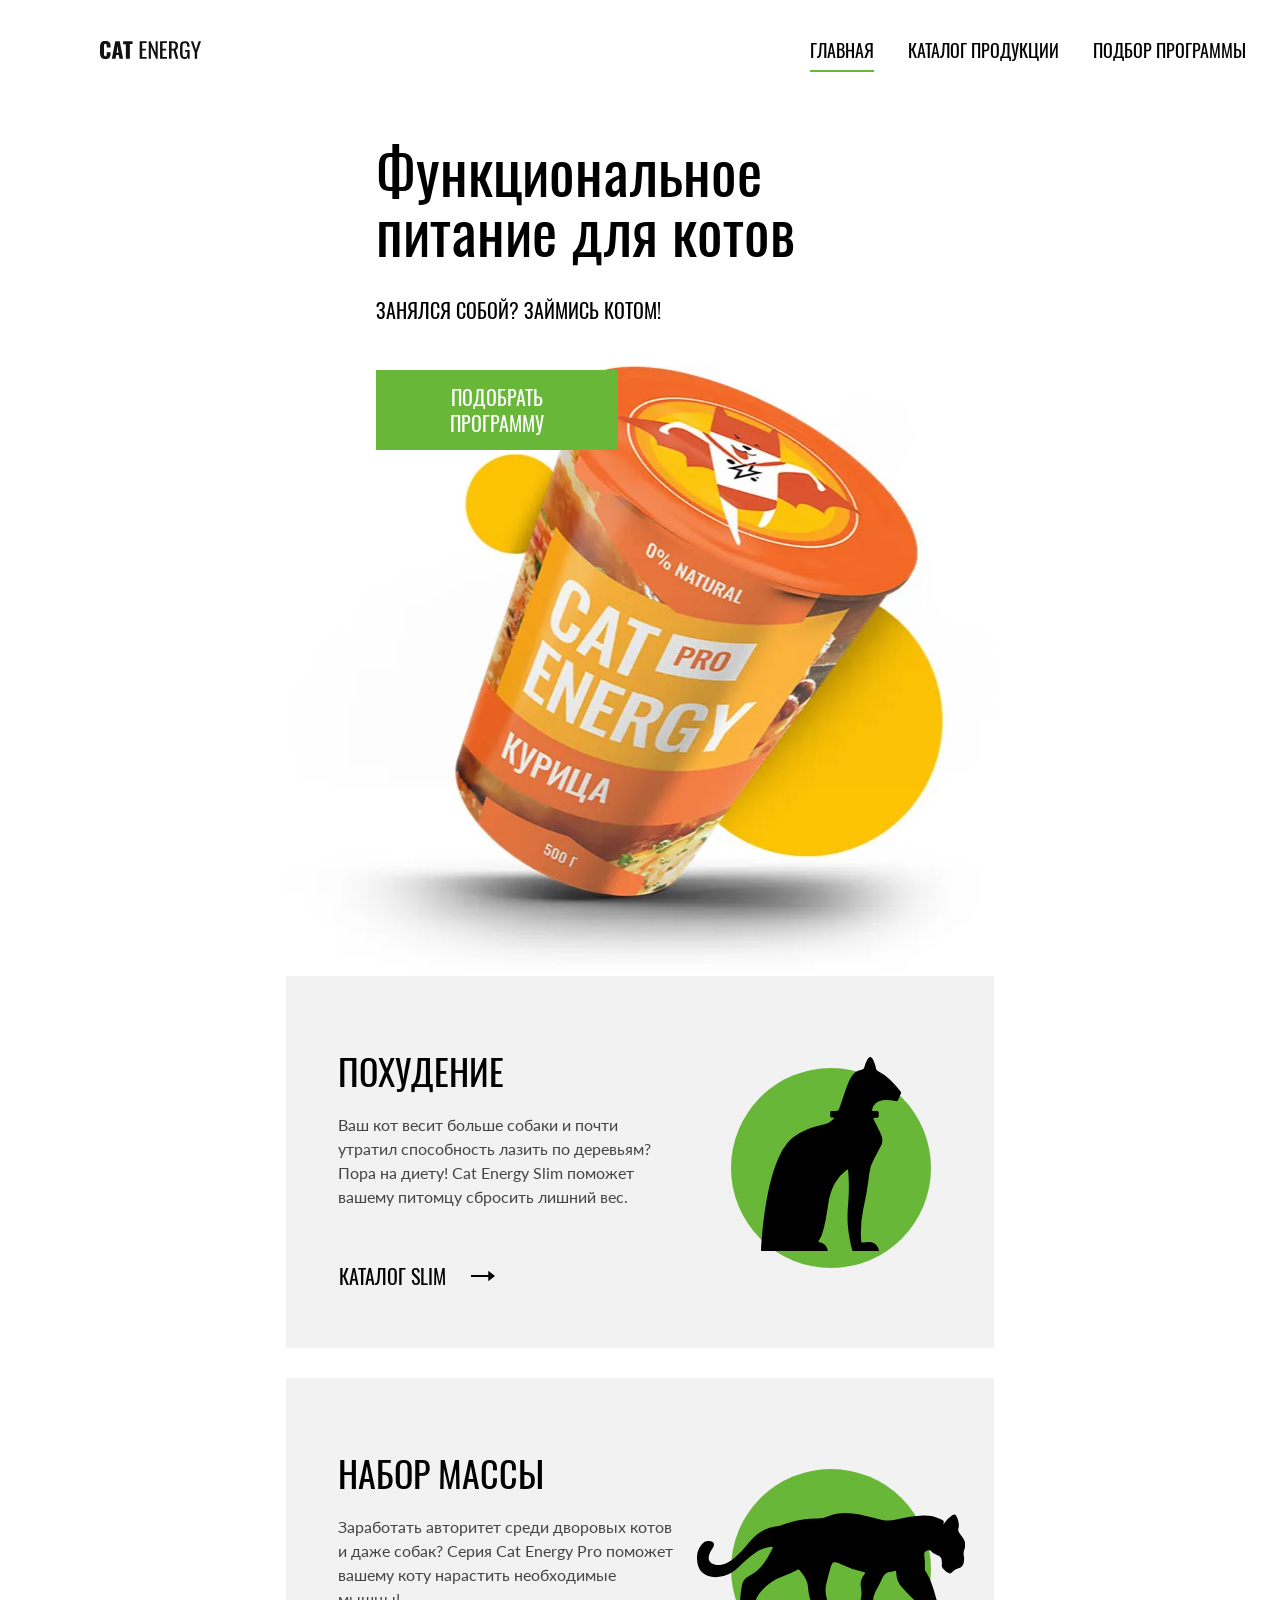
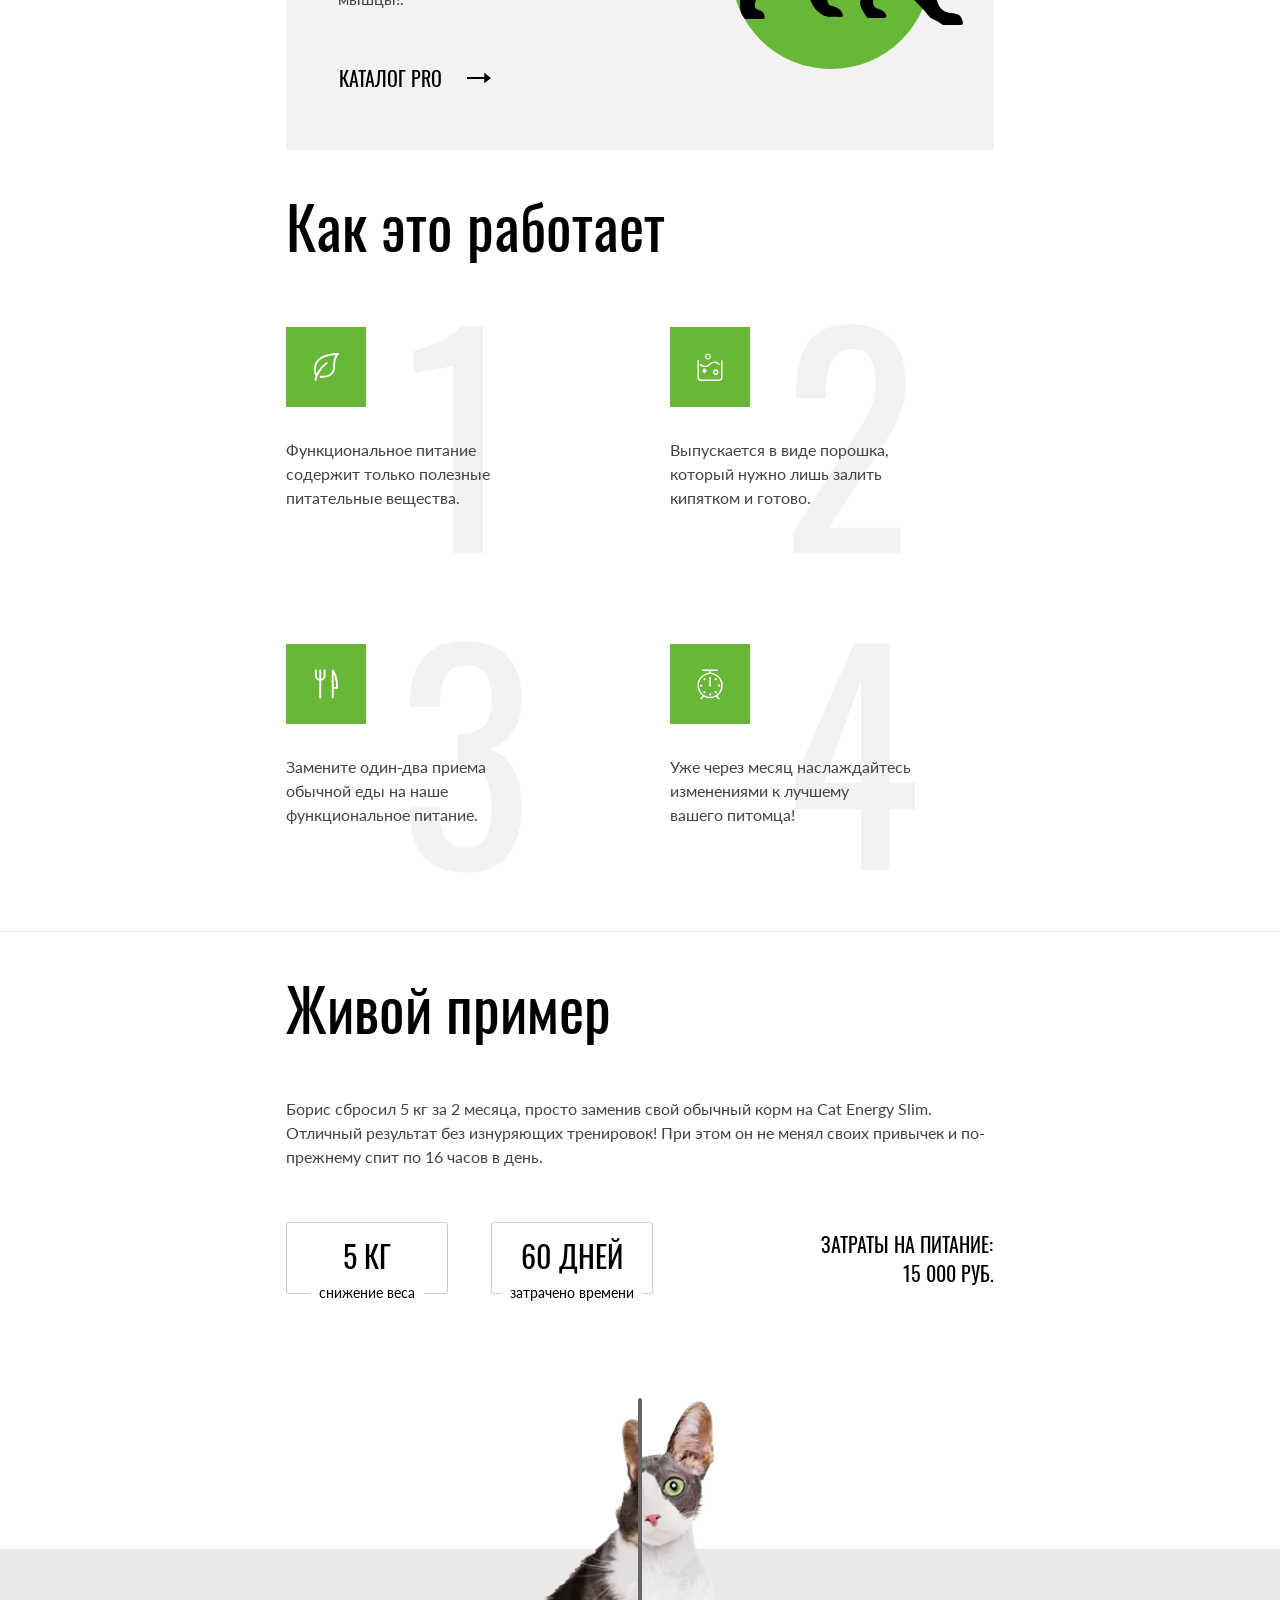
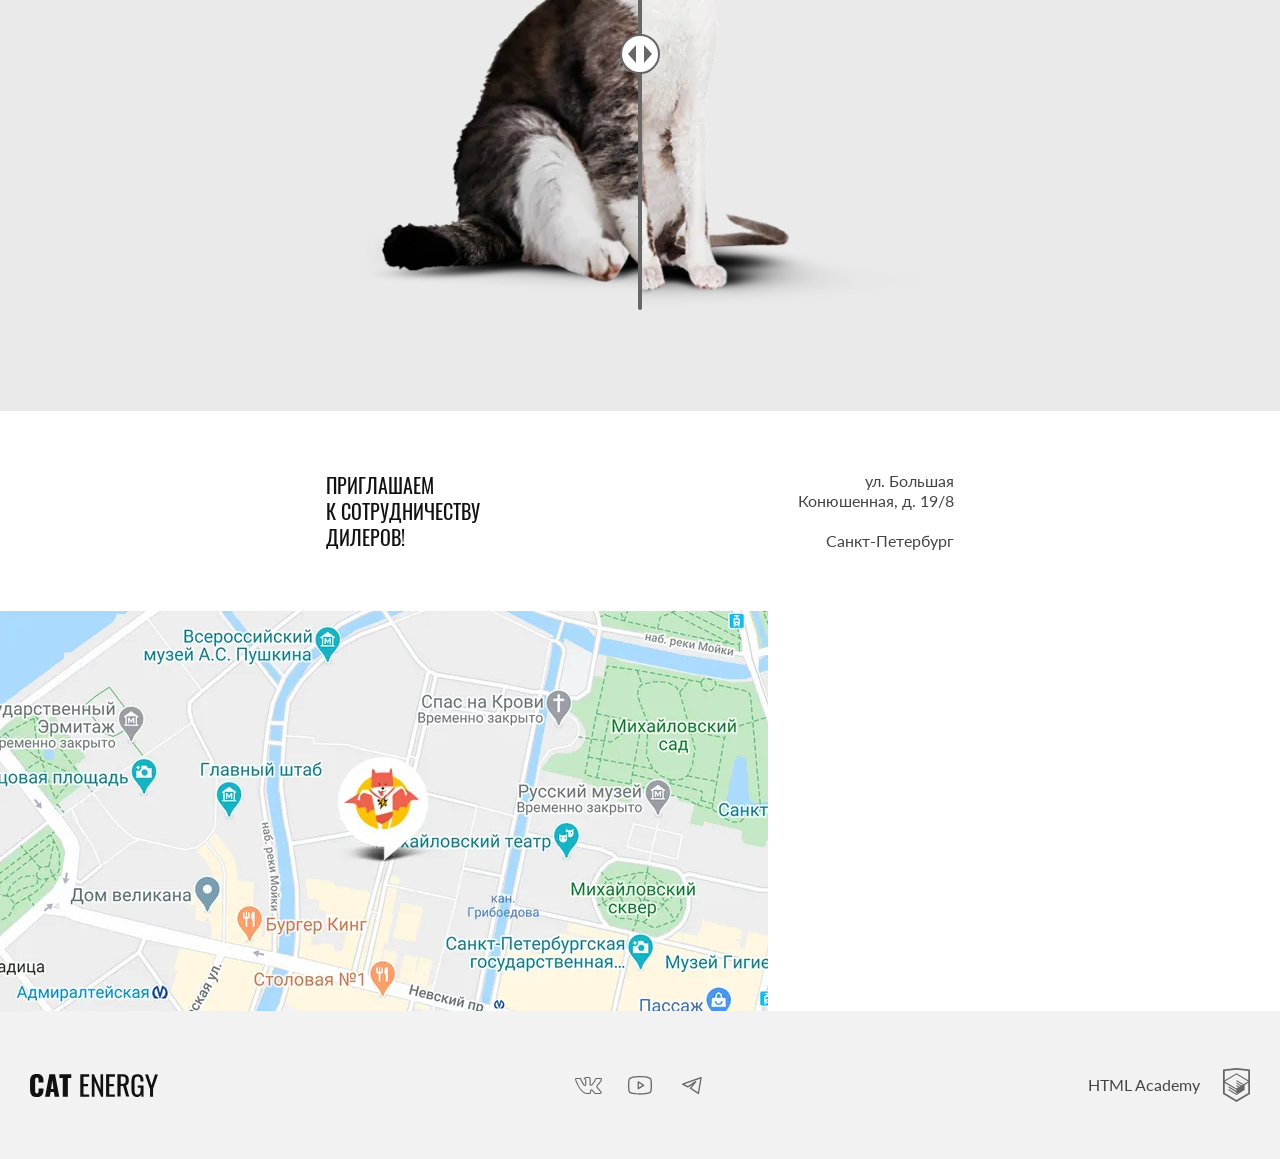
==== 8/index.html @ 2cc6f649 "Deploying to gh-pages from @ htmlacademy-adaptive/2328159-cat-energy-2@bfecabebef9e8f52c3afa473dd511" ====
<!DOCTYPE html><html class="page" lang="ru"><head><meta charset="UTF-8"><title>Кэт энерджи</title><meta name="viewport" content="width=device-width,initial-scale=1"><link rel="stylesheet" href="styles/styles.css"><link rel="preload" href="fonts/oswald/oswaldregular.woff2" as="font" crossorigin="anonymous"><link rel="preload" href="fonts/lato/Lato-Regular.woff2" as="font" crossorigin="anonymous"><link rel="icon" href="favicon.ico"><link rel="icon" href="favicons/icon.svg"><link rel="icon" sizes="16x16" href="favicon/16x16.png" type="image/png"><link rel="icon" sizes="32x32" href="favicon/32x32.png" type="image/png"><link rel="apple-touch-icon" sizes="180x180" href="/favicon/180x180.png" type="image/png"><link rel="icon" sizes="192x192" href="favicon/192x192.png" type="image/png"><link rel="icon" sizes="512x512" href="favicon/512x512.png" type="image/png"><link rel=" manifest" href="manifest.vebmanifest"><script src="scripts/index.js" defer="defer"></script></head><body class="page__body"><header class="main-header" data-test="header"><nav class="main-header__navigation main-header__navigation--closed main-header__navigation--nojs"><div class="main-header__logo-container"><a class="main-header__logo-image" href="#"><picture><source media="(min-width:1440px)" type="image/svg+xml" srcset="images/logo-image-desktop.svg" width="70" height="59"><source media="( min-width:768px)" type="image/svg+xml" srcset="images/logo-image-tablet.svg" width="60" height="50"><img src="images/logo-image-mobile.svg" alt="Изображение логотипа" width="33" height="38"></picture></a><button class="main-header__toggle" type="button"><span class="visually-hidden">Открыть меню</span></button></div><div class="main-header__menu-container"><ul class="main-header__menu-list"><li class="main-header__menu-item main-header__menu-item--current"><a class="main-header__menu-link" href="#">Главная</a></li><li class="main-header__menu-item"><a class="main-header__menu-link" href="сatalog.html">Каталог продукции</a></li><li class="main-header__menu-item"><a class="main-header__menu-link" href="#">Подбор программы</a></li></ul></div></nav></header><main class="main-container" data-test="main"><section class="product-advertisement" data-test="hero"><div class="product-advertisement__container"><h1 class="product-advertisement__title">Функциональное<br>питание для котов</h1><p class="product-advertisement__slogan">Занялся собой? Займись котом!</p><picture><source width="552" height="499" type="image/webp" media="(min-width:1440px)" srcset="images/advertisement/advertisement-desktop@1x.webp, images/advertisement/advertisement-desktop@2x.webp 2x"><source width="709" height="609" type="image/webp" media="(min-width:768px)" srcset="images/advertisement/advertisement-tablet@1x.webp, images/advertisement/advertisement-tablet@2x.webp 2x"><source width="280" height="270" type="image/webp" media="(min-width:320px)" srcset="images/advertisement/advertisement-mobile@1x.webp, images/advertisement/advertisement-mobile@2x.webp 2x"><source width="552" height="499" type="image/png" media="(min-width:1440px)" srcset="images/advertisement/advertisement-desktop@1x.png, images/advertisement/advertisement-desktop@2x.png 2x"><source width="709" height="609" type="image/png" media="(min-width:768px)" srcset="source/images/advertisement/advertisement-tablet@1x.png, images/advertisement/advertisement-tablet@2x.png 2x"><img class="product-advertisement__image" src="images/advertisement/advertisement-mobile@1x.png" srcset="images/advertisement/advertisement-mobile@2x.png 2x" alt="Изображение одного из вариантов функционального питания для котов" width="280" height="270"></picture><a class="product-advertisement__link" href="form.html">Подобрать программу</a></div></section><section class="product-preview" data-test="programs"><h2 class="product-preview__heading visually-hidden">Краткое описание программ питания для котов</h2><div class="product-preview__container"><ul class="product-preview__list"><li class="product-preview__item"><h3 class="product-preview__title">похудение</h3><p class="product-preview__description">Ваш кот весит больше собаки и почти утратил способность лазить по деревьям? Пора на диету! Cat Energy Slim поможет вашему питомцу сбросить лишний вес.</p><a class="product-preview__catalog-link" href="catalog-slim.html">каталог slim</a></li><li class="product-preview__item product-preview__item--pro"><h3 class="product-preview__title product-preview__title--pro">Набор массы</h3><p class="product-preview__description">Заработать авторитет среди дворовых котов и даже собак? Серия Cat Energy Pro поможет вашему коту нарастить необходимые мышцы!.</p><a class="product-preview__catalog-link" href="catalog-pro.html">каталог Pro</a></li></ul></div></section><section class="product-benefits" data-test="features"><div class="product-benefits__container"><h2 class="product-benefits__title">Как это работает</h2><ul class="product-benefits__list"><li class="product-benefits__item product-benefits__item--product-nutrients"><p class="product-benefits__description">Функциональное питание содержит только полезные питательные вещества.</p></li><li class="product-benefits__item product-benefits__item--form"><p class="product-benefits__description">Выпускается в виде порошка, который нужно лишь залить кипятком и готово.</p></li><li class="product-benefits__item product-benefits__item--using"><p class="product-benefits__description">Замените один-два приема обычной еды на наше функциональное питание.</p></li><li class="product-benefits__item product-benefits__item--result"><p class="product-benefits__description">Уже через месяц наслаждайтесь изменениями к лучшему вашего&nbsp;питомца!</p></li></ul></div></section><section class="result-example" data-test="proof"><div class="result-example__container"><div class="result-example__description-container"><h2 class="result-example__title">Живой пример</h2><p class="result-example__description">Борис сбросил 5 кг за 2 месяца, просто заменив свой обычный корм на Cat Energy Slim. Отличный результат без изнуряющих тренировок! При этом он не менял своих привычек и по-прежнему спит по 16 часов в день.</p><div class="result-example__statistics-example statistics-example"><div class="statistics-example__module-wrapper"><div class="statistics-example__module"><span class="statistics-example__module-value">5 КГ</span> <span class="statistics-example__module-description">Снижение веса</span></div><div class="statistics-example__module"><span class="statistics-example__module-value">60 ДНЕЙ</span> <span class="statistics-example__module-description">затрачено времени</span></div></div><div class="statistics-example__cost"><span class="statistics-example__cost-description">Затраты на питание:</span> <span class="statistics-example__cost-value">15 000 РУБ.</span></div></div></div><div class="result-example__slider slider"><div class="slider__item slider__item--left-cat"><picture><source width="560" height="512" type="image/webp" media="(min-width:768px)" srcset="images/slider/slider-before-tablet-desktop@1x.webp, images/slider/slider-before-tablet-desktop@2x.webp 2x"><source width="280" height="256" type="image/webp" media="(min-width:320px)" srcset="images/slider/slider-before-mobile@1x.webp, images/slider/slider-before-mobile@2x.webp 2x"><source width="560" height="512" type="image/png" media="(min-width:768px)" srcset="images/slider/slider-before-tablet-desktop@1x.png, images/slider/slider-before-tablet-desktop@2x.png 2x"><img class="slider__image" loading="lazy" src="images/slider/slider-before-mobile@1x.png" srcset="images/slider/slider-before-mobile@2x.png 2x" alt="Изображение кота до начала использования продукта" width="280" height="256"></picture></div><div class="slider__item slider__item--right-cat"><picture><source width="560" height="512" type="image/webp" media="(min-width:768px)" srcset="images/slider/slider-after-tablet-desktop@1x.webp, images/slider/slider-after-tablet-desktop@2x.webp 2x"><source width="280" height="256" type="image/webp" media="(min-width:320px)" srcset="images/slider/slider-after-mobile@1x.webp, images/slider/slider-after-mobile@2x.webp 2x"><source width="560" height="512" type="image/png" media="(min-width:768px)" srcset="images/slider/slider-after-tablet-desktop@1x.png 1x,images/slider/slider-after-tablet-desktop@2x.png 2x"><img class="slider__image" loading="lazy" src="images/slider/slider-after-mobile@1x.png" srcset="images/slider/slider-after-mobile@2x.png 2x" alt="Изображение   кота после использования продукта" width="280" height="256"></picture></div><button class="slider__button" type="button"><span class="visually-hidden">Пролистать слайдер</span></button></div></div></section><section class="contacts" data-test="contacts"><div class="contacts__container"><header class="contacts__header-container"><h2 class="contacts__header-title">приглашаем<br>к сотрудничеству<br>дилеров!</h2><p class="contacts__header-location">ул. Большая<br>Конюшенная, д. 19/8<br><span class="contacts__break">Санкт-Петербург</span></p></header><div class="contacts__map-container"><picture><source width="1440" height="400" type="image/webp" media="(min-width:1440px)" srcset="images/contacts/map-desktop@1x.webp, images/contacts/map-desktop@2x.webp 2x"><source width="768" height="400" type="image/webp" media="(min-width:768px)" srcset="images/contacts/map-tablet@1x.webp, images/contacts/map-tablet@2x.webp 2x"><source width="320" height="362" type="image/webp" media="(min-width:320px)" srcset="images/contacts/map-mobile@1x.webp, images/contacts/map-mobile@2x.webp 2x"><source width="1440" height="400" type="image/png" media="(min-width:1440px)" srcset="images/contacts/map-desktop@1x.png, images/contacts/map-desktop@2x.png 2x"><source width="768" height="400" type="image/png" media="(min-width:768px)" srcset="source/images/contacts/map-tablet@1x.png, images/contacts/map-tablet@2x.png 2x"><img class="contacts__map-image" loading="lazy" src="images/contacts/map-mobile@1x.png" srcset="images/contacts/map-mobile@2x.png 2x" alt="Как добраться" width="320" height="362"></picture><iframe class="contacts__map-iframe" src="https://www.google.com/maps/embed?pb=!1m18!1m12!1m3!1d1998.6037999040354!2d30.322010416394033!3d59.938716271971415!2m3!1f0!2f0!3f0!3m2!1i1024!2i768!4f13.1!3m3!1m2!1s0x4696310fca5ba729%3A0xea9c53d4493c879f!2sBolshaya+Konyushennaya+ul.%2C+19%2C+Sankt-Peterburg%2C+Russia%2C+191186!5e0!3m2!1sen!2s!4v1441888483426" allowfullscreen title="Офис компании по адресу набережная реки Карповки, 5, литера П, Санкт-Петербург"></iframe></div></div></section></main><footer class="main-footer" data-test="footer"><div class="main-footer__container"><a class="main-footer__logo" href="#">Изображение логотипа</a><div class="main-footer__social social"><ul class="social__list"><li class="social__item"><a class="social__link social__link--icon-vkontakte" href="#">Мы в Vkonakte</a></li><li class="social__item"><a class="social__link social__link--icon-youtobe" href="#">Мы в Youtube</a></li><li class="social__item"><a class="social__link social__link--icon-telegram" href="#">Мы в Telegram</a></li></ul></div><a class="main-footer__developer-logo developer-logo" href="https://htmlacademy.ru/intensive/adaptive"><h2 class="developer-logo__title">HTML Academy</h2></a></div></footer></body></html>
---- 8/styles/styles.css ----
@font-face{font-family:lato;font-weight:400;font-style:normal;font-display:swap;src:url(../fonts/lato/Lato-Regular.woff2)format("woff2")}@font-face{font-family:Oswald;font-weight:400;font-style:normal;font-display:swap;src:url(../fonts/oswald/oswaldregular.woff2)format("woff2")}*,:before,:after{box-sizing:border-box}.visually-hidden{clip:rect(0 0 0 0);border:0;width:1px;height:1px;margin:1px;padding:0;position:absolute;overflow:hidden}body{background-color:#fff;margin:0;font-family:lato,Arial,sans-serif}.page{height:100%}.page__body{box-sizing:border-box;grid-template-rows:min-content 1fr min-content;min-height:100%;display:grid;position:relative}.main-header{background-color:#fff;min-width:320px;min-height:65px}@media (width>=768px) and (width<=1439px){.main-header{background-color:#fff;min-width:704px;min-height:59px}}@media (width>=1440px){.main-header{background-color:#0000;width:100%;min-width:1220px;min-height:59px}.main-header--catalog{position:static}}.main-header__navigation{background-color:#fff;width:100%;position:relative}@media (width>=768px) and (width<=1439px){.main-header__navigation{justify-content:space-between;align-items:center;gap:10px;padding:25px 34px 0 31px;display:flex}}@media (width>=1440px){.main-header__navigation{background-color:#0000;justify-content:space-between;align-items:start;gap:50px;padding:55px 110px 0 111px;display:flex}}@media (width<=767px){.main-header--catalog .main-header__navigation--closed{border-bottom:1px solid #d9d9d9}.main-header--catalog .main-header__navigation--nojs{border-bottom:none}}.main-header__logo-container{background-color:#fff;flex-wrap:wrap;justify-content:space-between;align-items:center;gap:5px;width:100%;padding:13px 20px 14px;display:flex}@media (width>=768px){.main-header__logo-container{width:unset;flex-shrink:0;max-width:30%;padding:0}}@media (width>=1440px){.main-header__logo-container{max-width:50%;padding-right:15px}}.main-header__navigation--nojs .main-header__logo-container{justify-content:start;gap:56px}.main-header__logo-image{opacity:1;height:38px;text-decoration:none}@media (width>=768px) and (width<=1439px){.main-header__logo-image{height:50px}}@media (width>=1440px){.main-header__logo-image{gap:14px;height:59px;display:flex}}.main-header__logo-image:hover,.main-header__logo-image:focus,.main-header__logo-image:focus-visible{opacity:.8}.main-header__logo-image:active{opacity:.6}.main-header__logo-image:after{content:"";background-image:url(../images/logo-text.svg);background-position:50%;background-repeat:no-repeat;background-size:contain;width:101px;height:38px;margin-left:52px;display:inline-block}@media (width<=767px){.main-header__logo-image--catalog:after{background-position:50% 66%}}@media (width>=768px) and (width<=1439px){.main-header__logo-image:after{height:50px;margin-left:9px}}@media (width>=1440px){.main-header__logo-image:after{width:118px;height:59px;margin-left:0}}.main-header__toggle{text-align:center;color:#000;cursor:pointer;background-color:#0000;background-position:50%;background-repeat:no-repeat;border:none}.main-header__navigation--opened .main-header__toggle{background-image:url(../icons/stack.svg#close-menu);width:18px;height:18px}.main-header__navigation--closed .main-header__toggle{background-image:url(../icons/stack.svg#open-menu);width:24px;height:24px}@media (width>=768px){.main-header__toggle{display:none}}@media (width<=767px){.main-header__navigation--nojs .main-header__toggle,.main-header__navigation--closed>.main-header__menu-container{display:none}.main-header__navigation--opened>.main-header__menu-container{display:block}.main-header__navigation--nojs>.main-header__menu-container{display:block;position:static;transform:none}}.main-header__menu-container{z-index:2;background-color:#fff;width:100%;position:absolute;bottom:0;left:0;transform:translateY(100%)}@media (width>=768px){.main-header__menu-container{width:unset;position:static;transform:none}}@media (width>=1440px){.main-header__menu-container{background-color:#0000;align-self:center;width:50%;padding-left:10px}}.main-header__menu-list{margin:0;padding:0;list-style:none;display:block}@media (width>=768px){.main-header__menu-list{flex-wrap:wrap;justify-content:end;align-items:center;gap:12px 34px;min-width:436px;min-height:36px;display:flex}}@media (width>=1440px){.main-header__menu-list{column-gap:35px;min-width:474px;min-height:40px}}.main-header__menu-item{text-align:center;border-bottom:1px solid #e6e6e6;padding:22px 20px 24px;position:relative}@media (width>=768px){.main-header__menu-item{border:none;padding:0}}@media (width<=767px){.main-header__menu-item:first-child{border-top:1px solid #e6e6e6}}@media (width>=768px){.main-header__menu-item:after{content:"";background-color:#68b738;width:100%;height:2px;display:none;position:absolute;bottom:-10px;left:0;right:0}}@media (width>=1440px){.main-header__menu-item:after{background-color:#fff}}@media (width>=768px){.main-header__menu-item--current:after{display:inline}}@media (width>=1440px){.main-header__menu-item:has(.main-header__menu-link--catalog):after{background-color:#68b738}}.main-header__menu-link{text-transform:uppercase;color:#000;overflow-wrap:anywhere;font-family:Oswald,Arial,sans-serif;font-size:20px;font-style:normal;font-weight:400;line-height:20px;text-decoration:none}.main-header__menu-link:hover,.main-header__menu-link:focus,.main-header__menu-link:focus-visible{opacity:.6}.main-header__menu-link:active{opacity:.3}@media (width>=768px) and (width<=1439px){.main-header__menu-link{font-size:18px;line-height:24px}}@media (width>=1440px){.main-header__menu-link{color:#fff;font-size:20px;line-height:30px}.main-header__menu-link:hover,.main-header__menu-link:focus,.main-header__menu-link:focus-visible{opacity:.6}.main-header__menu-link:active{opacity:.3}.main-header__menu-link--catalog{color:#111}}.main-container{flex-direction:column;display:flex}.product-advertisement{padding:27px 20px 0;position:relative}@media (width>=768px) and (width<=1439px){.product-advertisement{padding:65px 120px 0}}@media (width>=1440px){.product-advertisement{margin-bottom:82px;padding:29px calc(50% - 530.5px) 52px;position:static}}.product-advertisement:before{content:"";background:linear-gradient(#68b738d9),0 0,url(../images/advertisement/product-advertisement-cat-mobile@1x.png) 50%/cover no-repeat;width:100%;height:calc(100% - 178px);display:block;position:absolute;top:0;left:0;right:0}@media (width>=768px) and (width<=1439px){.product-advertisement:before{display:none}}@media (width>=1440px){.product-advertisement:before{left:unset;background:linear-gradient(#68b738d9,#68b738d9),url(../images/advertisement/product-advertisement-cat-desktop@2x.png) 0/cover no-repeat;width:50%;height:100%;max-height:694px;bottom:0}}.product-advertisement__container{margin:0 auto;display:block;position:relative}@media (width>=768px) and (width<=1439px){.product-advertisement__container{width:528px;padding-bottom:526px}}@media (width>=1440px){.product-advertisement__container{width:416px;min-height:499px;margin:0;padding-top:81px}}.product-advertisement__title{text-align:center;color:#fff;overflow-wrap:anywhere;margin:0 0 25px;font-family:Oswald,Arial,sans-serif;font-size:36px;font-style:normal;font-weight:400;line-height:36px}@media (width>=768px){.product-advertisement__title{text-align:start;color:#000;margin-bottom:40px;font-size:60px;line-height:60px}}.product-advertisement__slogan{text-align:center;text-transform:uppercase;color:#fff;overflow-wrap:anywhere;margin:0 0 29px;font-family:Oswald,Arial,sans-serif;font-size:14px;font-style:normal;font-weight:400;line-height:14px}@media (width>=768px){.product-advertisement__slogan{text-align:start;color:#000;margin-bottom:50px;font-size:20px;line-height:20px}}@media (width>=1440px){.product-advertisement__slogan{margin-bottom:52px}}.product-advertisement__image{margin:0 auto 3px;display:block}@media (width>=768px) and (width<=1439px){.product-advertisement__image{z-index:-1;position:absolute;bottom:-2px;left:50%;transform:translate(-50%)}}@media (width>=1440px){.product-advertisement__image{position:absolute;top:0;left:367px}}.product-advertisement__link{text-align:center;text-transform:uppercase;color:#fff;overflow-wrap:anywhere;background-color:#68b738;width:280px;min-height:40px;margin:0 auto;padding:10px 64px;font-family:Oswald,Arial,sans-serif;font-size:16px;font-weight:400;line-height:20px;text-decoration:none;display:block}@media (width>=768px){.product-advertisement__link{width:242px;min-height:54px;margin:0;padding:14px 26px;font-size:20px;line-height:26px}}.product-advertisement__link:hover,.product-advertisement__link:focus,.product-advertisement__link:focus-visible{background-color:#5eaa2f}.product-advertisement__link:active{color:#ffffff4d;background-color:#5eaa2f}.product-advertisement__link:disabled{background-color:#ebebeb}.product-preview{background-color:#fff;padding:20px 20px 0}@media (width>=768px) and (width<=1439px){.product-preview{padding:0 30px}}@media (width>=1440px){.product-preview{padding:0 110px}}.product-preview__container{width:280px;margin:0 auto 20px;display:block}@media (width>=768px) and (width<=1439px){.product-preview__container{width:708px;margin-bottom:45px}}@media (width>=1440px){.product-preview__container{width:1220px;margin-bottom:71px}}.product-preview__list{flex-direction:column;gap:20px;margin:0;padding:0;list-style:none;display:flex}@media (width>=768px) and (width<=1439px){.product-preview__list{gap:30px}}@media (width>=1440px){.product-preview__list{flex-flow:wrap;gap:80px;display:flex}}.product-preview__item{background-color:#f2f2f2;min-width:280px;min-height:266px;padding:22px 20px 16px;display:block;position:relative}@media (width>=768px) and (width<=1439px){.product-preview__item{min-width:708px;min-height:372px;padding:77px 52px 53px}.product-preview__item:after{content:"";background-image:url(../icons/stack.svg#slim-cat-tablet-desktop);background-position:50%;background-repeat:no-repeat;width:200px;height:211px;display:block;position:absolute;top:81px;right:63px}.product-preview__item--pro:after{content:"";background-image:url(../icons/stack.svg#pro-cat);width:268px;height:200px;top:91px;right:29px}}@media (width<=767px){.product-preview__item:after{display:none}}@media (width>=1440px){.product-preview__item{min-width:unset;width:570px;min-height:374px;padding:41px 52px}}.product-preview__title{text-transform:uppercase;color:#000;overflow-wrap:anywhere;align-items:center;gap:20px;margin-top:0;margin-bottom:22px;font-family:Oswald,Arial,sans-serif;font-size:24px;font-style:normal;font-weight:400;line-height:37px;display:flex}@media (width>=768px) and (width<=1439px){.product-preview__title{max-width:56.3%;margin-bottom:24px;font-size:36px;line-height:36px}}@media (width>=1440px){.product-preview__title{gap:62px;margin-bottom:39px;font-size:36px;line-height:36px}}.product-preview__title:before{content:"";background-image:url(../icons/stack.svg#slim-cat);background-position:50%;background-repeat:no-repeat;flex-shrink:0;width:50px;height:53px}@media (width>=768px) and (width<=1439px){.product-preview__title:before{display:none}}@media (width>=1440px){.product-preview__title:before{background-image:url(../icons/stack.svg#slim-cat-tablet-desktop);width:100px;height:106px}}.product-preview__title--pro{gap:11px}@media (width>=1440px){.product-preview__title--pro{gap:47px}}.product-preview__title--pro:before{content:"";background-image:url(../icons/stack.svg#pro-cat);background-position:50%;background-repeat:no-repeat;flex-shrink:0;width:67px;height:50px;margin-top:3px;margin-left:-7px}@media (width>=1440px){.product-preview__title--pro:before{width:134px;height:100px;margin-top:6px;margin-left:-19px}}.product-preview__description{color:#444;overflow-wrap:anywhere;margin:0;font-family:lato,Arial,sans-serif;font-size:14px;font-style:normal;font-weight:400;line-height:18px}@media (width>=768px) and (width<=1439px){.product-preview__description{max-width:56.3%;margin-bottom:57px;font-size:16px;line-height:24px}}@media (width>=1440px){.product-preview__description{margin-bottom:32px;font-size:16px;line-height:24px}}.product-preview__description:after{content:"";background-color:#d9d9d9;width:100%;height:1px;margin-top:21px;margin-bottom:19px;display:block}@media (width>=768px){.product-preview__description:after{display:none}}.product-preview__catalog-link{text-transform:uppercase;color:#000;overflow-wrap:anywhere;flex-shrink:0;align-items:center;gap:16px;width:-moz-fit-content;width:fit-content;padding-left:1px;font-family:Oswald,Arial,sans-serif;font-size:16px;font-style:normal;font-weight:400;line-height:16px;text-decoration:none;display:flex}@media (width>=768px) and (width<=1439px){.product-preview__catalog-link{gap:25px;max-width:56.3%;font-size:20px;line-height:20px}}@media (width>=1440px){.product-preview__catalog-link{gap:25px;font-size:20px;line-height:20px}}.product-preview__catalog-link:active{opacity:.3}.product-preview__catalog-link:after{content:"";color:#000;background-image:url(../icons/stack.svg#preview-link);background-position:100%;background-repeat:no-repeat;background-size:32px 12px;flex-shrink:0;width:24px;height:12px;transition:width .1s ease-in-out;display:block}.product-preview__catalog-link:hover:after,.product-preview__catalog-link:focus:after,.product-preview__catalog-link:focus-visible:after,.product-preview__catalog-link:active:after{width:32px}.product-benefits{padding:0 20px}@media (width>=768px) and (width<=1439px){.product-benefits{padding:0}}@media (width>=1440px){.product-benefits{padding:0 106px 0 110px}}@media (width>=768px) and (width<=1439px){.product-benefits:after{content:"";background-color:#e6e6e6;width:100%;height:1px;margin-top:47px;margin-bottom:45px;display:block}}.product-benefits__container{width:280px;min-height:380px;margin:0 auto 49px;display:block}@media (width>=768px) and (width<=1439px){.product-benefits__container{width:768px;margin-bottom:47px;padding:0 30px}}@media (width>=1440px){.product-benefits__container{width:1224px;margin-bottom:61px}}.product-benefits__title{text-align:start;color:#000;overflow-wrap:anywhere;margin-top:0;margin-bottom:40px;font-family:Oswald,Arial,sans-serif;font-size:36px;font-style:normal;font-weight:400;line-height:40px}@media (width>=768px){.product-benefits__title{margin-bottom:32px;font-size:60px;line-height:60px}}.product-benefits__list{gap:20px;margin:0;padding:0;list-style:none;display:grid}@media (width>=768px) and (width<=1439px){.product-benefits__list{grid-template-columns:repeat(2,min-content);gap:37px 137px;width:-moz-fit-content;width:fit-content;display:grid}}@media (width>=1440px){.product-benefits__list{grid-template-columns:repeat(4,250px);justify-items:start;gap:75px;display:grid}}.product-benefits__item{grid-template-columns:60px 1fr;align-items:center;gap:20px;display:grid}@media (width>=768px){.product-benefits__item{width:230px;min-height:280px;padding-top:40px;display:block;position:relative}.product-benefits__item:first-child{width:225px}.product-benefits__item:nth-child(2){width:246px}.product-benefits__item:nth-child(3){width:247px}.product-benefits__item:nth-child(4){width:249px}}.product-benefits__item:after{content:"1";color:#f2f2f2;z-index:-1;font-family:Oswald,Arial,sans-serif;font-size:280px;font-style:normal;font-weight:400;line-height:280px;position:absolute;top:0;right:0}.product-benefits__item:first-child:after{content:"1"}.product-benefits__item:nth-child(2):after{content:"2"}.product-benefits__item:nth-child(3):after{content:"3"}.product-benefits__item:nth-child(4):after{content:"4"}.product-benefits__item:nth-child(5):after{content:"5"}.product-benefits__item:nth-child(6):after{content:"6"}.product-benefits__item:nth-child(7):after{content:"7"}.product-benefits__item:nth-child(8):after{content:"8"}.product-benefits__item--product-nutrients:before{content:"";background-color:#68b738;background-image:url(../icons/stack.svg#product-nutrients);background-position:50%;background-repeat:no-repeat;background-size:30px 32px;width:60px;height:60px;display:block}@media (width>=768px){.product-benefits__item--product-nutrients:before{width:80px;height:80px;margin-bottom:31px}}.product-benefits__item--form:before{content:"";background-color:#68b738;background-image:url(../icons/stack.svg#product-form);background-position:50%;background-repeat:no-repeat;background-size:26px 29px;width:60px;height:60px;display:block}@media (width>=768px){.product-benefits__item--form:before{width:80px;height:80px;margin-bottom:31px}}.product-benefits__item--using:before{content:"";background-color:#68b738;background-image:url(../icons/stack.svg#product-using);background-position:50%;background-repeat:no-repeat;background-size:25px 30px;width:60px;height:60px;display:block}@media (width>=768px){.product-benefits__item--using:before{width:80px;height:80px;margin-bottom:31px}}.product-benefits__item--result:before{content:"";background-color:#68b738;background-image:url(../icons/stack.svg#product-result);background-position:50%;background-repeat:no-repeat;background-size:26px 31px;width:60px;height:60px;display:block}@media (width>=768px){.product-benefits__item--result:before{width:80px;height:80px;margin-bottom:31px}}.product-benefits__description{color:#444;overflow-wrap:anywhere;margin:0;font-family:lato,Arial,sans-serif;font-size:14px;font-style:normal;font-weight:400;line-height:18px}@media (width>=768px){.product-benefits__description{font-size:16px;line-height:24px}}.result-example{position:relative}@media (width<=767px){.result-example{background-color:#eaeaea}}@media (width>=768px){.result-example:after{content:"";z-index:-1;background-color:#eaeaea;height:462px;display:block;position:absolute;bottom:0;left:0;right:0}}@media (width>=1440px){.result-example:after{background-color:#f2f2f2}}.result-example__container{width:320px;min-height:659px;margin:0 auto;padding:25px 20px 40px;display:block}@media (width>=768px) and (width<=1439px){.result-example__container{width:768px;padding:0 30px 101px}}@media (width>=1440px){.result-example__container{min-height:unset;width:1440px;padding:0 110px 75px;position:relative}.result-example__description-container{width:433px}}.result-example__title{text-align:start;color:#000;overflow-wrap:anywhere;margin:0 0 40px;font-family:Oswald,Arial,sans-serif;font-size:36px;font-style:normal;font-weight:400;line-height:40px}@media (width>=768px) and (width<=1439px){.result-example__title{margin-bottom:60px;font-size:60px;line-height:60px}}@media (width>=1440px){.result-example__title{margin-bottom:146px;font-size:60px;line-height:60px}}.result-example__description{color:#444;overflow-wrap:anywhere;margin:0 0 20px;font-family:lato,Arial,sans-serif;font-size:14px;font-style:normal;font-weight:400;line-height:18px}@media (width>=768px) and (width<=1439px){.result-example__description{margin-bottom:53px;font-size:16px;line-height:24px}}@media (width>=1440px){.result-example__description{margin-bottom:69px;font-size:16px;line-height:24px}}@media (width>=768px) and (width<=1439px){.statistics-example{justify-content:space-between;gap:10px;margin-bottom:104px;display:flex}}.statistics-example__module-wrapper{flex-flow:wrap;justify-content:center;gap:32px;margin-bottom:34px;display:flex}@media (width>=768px) and (width<=1439px){.statistics-example__module-wrapper{flex-shrink:0;gap:43px;margin-bottom:0}}@media (width>=1440px){.statistics-example__module-wrapper{flex-shrink:0;justify-content:start;gap:41px;margin-bottom:60px}}.statistics-example__module{border:1px solid #cdcdcd;border-radius:3px;flex-direction:column;justify-content:space-between;align-items:center;gap:7px;width:124px;min-height:56px;padding:14px 5px 0;display:flex;position:relative}@media (width>=768px){.statistics-example__module{width:162px;min-height:72px}}.statistics-example__module-value{text-align:center;text-transform:uppercase;color:#000;overflow-wrap:anywhere;font-family:Oswald,Arial,sans-serif;font-size:24px;font-style:normal;font-weight:400;line-height:24px}@media (width>=768px){.statistics-example__module-value{font-size:30px;line-height:37px}}.statistics-example__module-description{text-align:center;text-transform:lowercase;color:#000;overflow-wrap:anywhere;background-color:#eaeaea;width:87px;margin:0 auto -16px;padding:0 5px;font-family:lato,Arial,sans-serif;font-size:12px;font-style:normal;font-weight:400;line-height:12px;display:block}@media (width>=768px){.statistics-example__module-description{background-color:#fff;width:max-content;max-width:143px;margin-bottom:-7px;padding:0 9px;font-size:14px;line-height:14px}}@media (width>=1440px){.statistics-example__module-description{background-color:#f2f2f2;margin-bottom:-6px}}.statistics-example__cost{flex-wrap:wrap;justify-content:center;gap:4px;margin-bottom:20px;display:flex}@media (width>=768px) and (width<=1439px){.statistics-example__cost{flex-direction:column;align-items:end;gap:9px;margin-bottom:0}}@media (width>=1440px){.statistics-example__cost{justify-content:start;gap:63px;margin-bottom:0;padding-left:2px}}.statistics-example__cost-value{text-align:center;text-transform:uppercase;color:#000;overflow-wrap:anywhere;font-family:Oswald,Arial,sans-serif;font-size:14px;font-style:normal;font-weight:400;line-height:20px}@media (width>=768px){.statistics-example__cost-value{font-size:20px;line-height:20px}}.statistics-example__cost-description{text-align:center;text-transform:uppercase;color:#000;overflow-wrap:anywhere;font-family:Oswald,Arial,sans-serif;font-size:14px;font-style:normal;font-weight:400;line-height:20px}@media (width>=768px){.statistics-example__cost-description{padding-right:1px;font-size:20px;line-height:20px}}.slider{background-color:#eaeaea;flex-flow:wrap;justify-content:center;align-items:center;display:flex;position:relative}@media (width>=768px){.slider{background-color:#0000}}@media (width>=1440px){.slider{position:absolute;top:1px;left:770px}}.slider__item{width:140px;height:256px;display:flex;overflow:hidden}@media (width>=768px) and (width<=1439px){.slider__item{width:280px;height:512px}}@media (width>=1440px){.slider__item{width:280px;height:512px}}.slider__item--left-cat{justify-content:start}.slider__item--right-cat{justify-content:end}.slider__button{transform-style:preserve-3d;background-color:#fff;border:2px solid #666;border-radius:50%;width:40px;height:40px;padding:0;position:absolute;top:50%;left:50%;transform:translate(-50%,-50%)}.slider__button:before{content:"";background-color:#666;width:100%;height:100%;display:block;-webkit-mask-image:url(../icons/stack.svg#slider-button);mask-image:url(../icons/stack.svg#slider-button);-webkit-mask-position:50%;mask-position:50%;-webkit-mask-size:24px 18px;mask-size:24px 18px;-webkit-mask-repeat:no-repeat;mask-repeat:no-repeat}.slider__button:after{content:"";background-color:#666;border-radius:2px;width:4px;height:256px;display:block;position:absolute;top:50%;left:50%;transform:translate(-50%,-50%)translateZ(-1px)}.slider__button:hover,.slider__button:focus,.slider__button:focus-visible{border-color:#68b738;outline:none}.slider__button:hover:before,.slider__button:hover:after,.slider__button:focus:before,.slider__button:focus:after,.slider__button:focus-visible:before,.slider__button:focus-visible:after{background-color:#68b738;outline:none}.slider__button:active{border-color:#5eaa2f}.slider__button:active:before{background-color:#5eaa2f}.slider__button:active:after{opacity:.6;background-color:#5eaa2f}@media (width>=768px){.slider__button:after{height:512px}}.slider__image{width:280px;height:auto}@media (width>=768px){.slider__image{width:560px}}.contacts__container{margin:0 auto;position:relative}@media (width>=768px) and (width<=1439px){.contacts__container--catalog{background-color:#f2f2f2}}.contacts__header-container{overflow-wrap:anywhere;grid-template-columns:repeat(2,1fr);align-items:center;width:320px;min-height:112px;margin:0 auto;padding:26px 20px;display:grid}@media (width>=768px) and (width<=1439px){.contacts__header-container{grid-template-columns:repeat(2,163px);gap:302px;width:768px;padding:60px 70px}}@media (width>=1440px){.contacts__header-container{z-index:2;background-color:#fff;width:565px;min-height:199px;margin:0;padding:60px 78px 60px 80px;position:absolute;top:95px;left:calc(50% - 610px)}}.contacts__header-title{text-transform:uppercase;color:#111;margin:0;font-family:Oswald,Arial,sans-serif;font-size:16px;font-weight:400;line-height:20px}@media (width<=767px){.contacts__header-title{padding-right:8px}}@media (width>=768px){.contacts__header-title{font-size:20px;line-height:26px}}.contacts__header-location{color:#444;margin:0;font-family:lato,Aril,sans-serif;font-size:14px;font-weight:400;line-height:20px}@media (width>=768px){.contacts__header-location{text-align:end;font-size:16px;line-height:20px}}@media (width>=1440px){.contacts__header-location{text-align:start;justify-self:end}}@media (width>=768px){.contacts__break{margin-top:20px;display:block}}.contacts__map-container{background-size:cover;height:362px;margin:0 auto;position:relative}@media (width>=768px) and (width<=1439px){.contacts__map-container{height:400px}}@media (width>=1440px){.contacts__map-container{width:100%;height:400px}}.contacts__map-image{z-index:0;position:absolute;inset:0}.contacts__map-iframe{z-index:1;border:none;width:100%;height:100%;margin:0;padding:0;display:block;position:relative}.main-footer{background-color:#f2f2f2}.main-footer__container{flex-flow:column wrap;justify-content:start;align-items:center;gap:40px;width:320px;margin:0 auto;padding:40px 20px;display:flex}@media (width>=768px) and (width<=1439px){.main-footer__container{flex-direction:row;justify-content:space-between;width:100%;padding:57px 30px;display:flex}}@media (width>=1440px){.main-footer__container{flex-direction:row;justify-content:space-between;width:100%;padding:68px 110px;display:flex}}.main-footer__logo{color:#111;background-color:#111;flex-shrink:0;width:128px;height:24px;display:block;-webkit-mask-image:url(../images/logo-text.svg);mask-image:url(../images/logo-text.svg);-webkit-mask-position:50%;mask-position:50%;-webkit-mask-repeat:no-repeat;mask-repeat:no-repeat}.main-footer__logo:hover,.main-footer__logo:focus,.main-footer__logo:focus-visible{color:#3e3e3e;background-color:#3e3e3e}.main-footer__logo:active{color:#6b6b6b;background-color:#6b6b6b}@media (width<=767px){.main-footer__social{width:100%}}.main-footer__developer-logo{flex-shrink:0;width:280px}@media (width>=768px){.main-footer__developer-logo{width:168px}}.social{flex-shrink:0;position:relative}.social:before{content:"";background-color:#d9d9d9;width:100%;height:1px;display:block;position:absolute;top:-20px}@media (width>=768px){.social:before{display:none}}.social:after{content:"";background-color:#d9d9d9;width:100%;height:1px;display:block;position:absolute;bottom:-20px}@media (width>=768px){.social:after{display:none}}.social__list{flex-flow:wrap;justify-content:center;align-items:center;gap:24px;margin:0;padding:0;list-style:none;display:flex}@media (width>=768px){.social__list{padding-left:40px}}.social__link{width:28px;height:22px}.social__link--icon-youtobe{color:#666;background-color:#666;display:block;-webkit-mask-image:url(../icons/stack.svg#youtube);mask-image:url(../icons/stack.svg#youtube);-webkit-mask-position:50%;mask-position:50%;-webkit-mask-repeat:no-repeat;mask-repeat:no-repeat}.social__link--icon-youtobe:hover,.social__link--icon-youtobe:focus,.social__link--icon-youtobe:focus-visible{color:#68b738;background-color:#68b738}.social__link--icon-youtobe:active{color:#68b738;opacity:.3;background-color:#68b738}.social__link--icon-telegram{color:#666;background-color:#666;display:block;-webkit-mask-image:url(../icons/stack.svg#telegram);mask-image:url(../icons/stack.svg#telegram);-webkit-mask-position:50%;mask-position:50%;-webkit-mask-repeat:no-repeat;mask-repeat:no-repeat}.social__link--icon-telegram:hover,.social__link--icon-telegram:focus,.social__link--icon-telegram:focus-visible{color:#68b738;background-color:#68b738}.social__link--icon-telegram:active{color:#68b738;opacity:.3;background-color:#68b738}.social__link--icon-vkontakte{color:#666;background-color:#666;display:block;-webkit-mask-image:url(../icons/stack.svg#vkontakte);mask-image:url(../icons/stack.svg#vkontakte);-webkit-mask-position:50%;mask-position:50%;-webkit-mask-repeat:no-repeat;mask-repeat:no-repeat}.social__link--icon-vkontakte:hover,.social__link--icon-vkontakte:focus,.social__link--icon-vkontakte:focus-visible{color:#68b738;background-color:#68b738}.social__link--icon-vkontakte:active{color:#68b738;opacity:.3;background-color:#68b738}.developer-logo{text-decoration:none}.developer-logo:active{opacity:.3}.developer-logo__title{color:#444;overflow-wrap:anywhere;justify-content:space-between;align-items:center;gap:23px;width:100%;margin:0;font-family:lato,Arial,sans-serif;font-size:16px;font-weight:400;line-height:20px;display:flex}@media (width>=768px){.developer-logo__title{justify-content:end;width:168px}}.developer-logo__title:after{content:"";color:#666;background-color:#666;flex-shrink:0;width:27px;height:34px;display:block;-webkit-mask-image:url(../icons/stack.svg#developer-logo);mask-image:url(../icons/stack.svg#developer-logo);-webkit-mask-position:50%;mask-position:50%;-webkit-mask-repeat:no-repeat;mask-repeat:no-repeat}.developer-logo:hover .developer-logo__title:after,.developer-logo:focus .developer-logo__title:after{color:#68b738;background-color:#68b738}.developer-logo:focus-visible .developer-logo__title:after{color:#68b738;background-color:#68b738;outline:none}.developer-logo:active .developer-logo__title:after{color:#68b738;background-color:#68b738}.product-list{padding-top:27px;padding-bottom:25px}@media (width>=768px) and (width<=1439px){.product-list{padding-top:65px;padding-bottom:74px}}@media (width>=1440px){.product-list{padding-top:74px;padding-bottom:71px}}.product-list__title{color:#000;overflow-wrap:anywhere;width:100%;margin:0 0 40px;padding:0 20px;font-family:Oswald,Arial,sans-serif;font-size:36px;font-weight:400;line-height:36px}@media (width>=768px){.product-list__title{margin-bottom:84px;padding:0 30px;font-size:60px;line-height:60px}}@media (width>=1440px){.product-list__title{padding:0 110px}}.product-list__container{width:320px;margin:0 auto}@media (width>=768px) and (width<=1439px){.product-list__container{width:768px}}@media (width>=1440px){.product-list__container{width:1440px}}.product-list__list{width:320px;margin:0 auto;padding:0;list-style:none;display:block}@media (width>=768px) and (width<=1439px){.product-list__list{grid-template-columns:repeat(2,324px);gap:60px;width:768px;padding:0 30px;display:grid}}@media (width>=1440px){.product-list__list{grid-template-columns:repeat(4,245px);gap:63px 80px;width:1440px;padding:0 110px;display:grid}}.product-list__product-card{width:320px;display:block;position:relative}@media (width>=768px){.product-list__product-card{width:100%}}@media (width<=767px){.product-list__product-card:first-child{padding-top:21px}.product-list__product-card:first-child:before{content:"";background-color:#ebebeb;width:100vw;height:1px;display:block;position:absolute;top:0;left:50%;transform:translate(-50%)}.product-list__product-card:after{content:"";background-color:#ebebeb;width:100vw;height:1px;display:block;position:absolute;bottom:0;left:50%;transform:translate(-50%)}}.product-card{padding:20px 20px 25px;position:relative}@media (width>=768px) and (width<=1439px){.product-card{padding:10px 37px 40px}}@media (width>=1440px){.product-card{padding:10px 38px 40px}}@media (width>=768px){.product-card:after{content:"";z-index:-1;background-color:#f2f2f2;height:calc(100% - 81px);display:block;position:absolute;bottom:0;left:0;right:0}}.product-card--details{padding-top:25px}@media (width>=768px){.product-card--details{border:2px solid #f2f2f2;margin-top:82px;padding:48px 35px 38px}}@media (width>=1440px){.product-card--details{margin-top:81px;padding:48px 36px 38px}}.product-card--details:before{content:"";background-image:url(../icons/stack.svg#product-list-icon);background-position:50%;background-repeat:no-repeat;background-size:contain;width:30px;height:30px;margin:0 auto 23px;display:block}@media (width>=768px){.product-card--details:before{background-image:url(../icons/stack.svg#product-list-icon-tablet);width:60px;height:60px;margin-bottom:50px}}@media (width>=1440px){.product-card--details:before{margin-bottom:40px}}.product-card--details:after{display:none}.product-card__container{grid-template-columns:140px 140px;place-items:center;width:280px;padding-top:1px;display:grid}@media (width>=768px){.product-card__container{width:100%;padding:0;display:block}}.product-card__product-image{margin:0 auto}@media (width>=768px) and (width<=1439px){.product-card__product-image{margin-bottom:22px;display:block}}@media (width>=1440px){.product-card__product-image{margin-bottom:12px;display:block}}.product-card__break-line{display:inline}@media (width>=768px){.product-card__break-line--mobile{display:none}}@media (width<=767px){.product-card__break-line--tablet-desktop{display:none}}.product-card__nbsp{display:inline}@media (width>=768px){.product-card__nbsp--mobile{display:none}}.product-card__nbsp--tablet{display:none}@media (width>=768px) and (width<=1439px){.product-card__nbsp--tablet{display:inline}}.product-card__nbsp--desktop{display:none}@media (width>=1440px){.product-card__nbsp--desktop{display:inline}}.product-card__title{text-transform:uppercase;color:#222;overflow-wrap:anywhere;margin:0 0 14px;font-family:Oswald,Arial,sans-serif;font-size:16px;font-style:normal;font-weight:400;line-height:20px}@media (width>=768px){.product-card__title{text-align:center;margin-bottom:20px;padding-right:2px;font-size:20px;line-height:24px}}@media (width>=1440px){.product-card__title{margin-bottom:24px}}.product-card__title--details{text-align:center;margin:0 auto 8px}@media (width>=768px) and (width<=1439px){.product-card__title--details{margin-bottom:23px}}@media (width>=1440px){.product-card__title--details{margin-bottom:26px}}.product-card__title-link{margin:0;padding:0;text-decoration:none}.product-card__text{color:#444;text-align:center;overflow-wrap:anywhere;margin:0 auto 21px;font-family:lato,Arial,sans-serif;font-size:12px;font-style:normal;font-weight:400;line-height:16px}@media (width>=768px){.product-card__text{font-size:16px;line-height:18px}}.product-card__content-wrapper{width:100%;padding-bottom:4px;display:block}@media (width>=768px){.product-card__content-wrapper{padding:0}}.product-card__link{text-align:center;text-transform:uppercase;color:#fff;overflow-wrap:anywhere;background-color:#68b738;align-items:center;width:280px;min-height:40px;margin-top:17px;padding:10px;font-family:Oswald,Arial,sans-serif;font-size:16px;font-style:normal;font-weight:400;line-height:20px;text-decoration:none;display:block}@media (width>=768px){.product-card__link{width:250px;margin:32px auto 0}}@media (width>=1440px){.product-card__link{width:169px}}.product-card__link:hover,.product-card__link:focus,.product-card__link:focus-visible{background-color:#5eaa2f}.product-card__link:active{color:#ffffff4d}.product-card__link:disabled{background-color:#f2f2f2}.product-card__link--details{color:#444;background-color:#f2f2f2}@media (width>=768px) and (width<=1439px){.product-card__link--details{margin-top:82px}}@media (width>=1440px){.product-card__link--details{margin-top:90px}}.product-card__link--details:hover,.product-card__link--details:focus,.product-card__link--details:focus-visible{background-color:#ebebeb}.product-card__link--details:active{color:#444;background-color:#ebebeb}.product-card__link--details:disabled{background-color:#383434}.product-card__image-link{margin:0;padding:0;text-decoration:none}.product-features{flex-direction:row;justify-content:space-between;align-items:center;gap:12px;display:flex}@media (width>=768px) and (width<=1439px){.product-features{border-bottom:1px solid #cdcdcd;margin-bottom:7px;padding-bottom:4px}}@media (width>=1440px){.product-features{border-bottom:1px solid #cdcdcd;margin-bottom:6px;padding-bottom:5px}.product-features:nth-of-type(2){margin-bottom:4px;padding-bottom:7px}.product-features:nth-of-type(3){padding-bottom:10px}}.product-features__element{color:#444;text-align:start;overflow-wrap:anywhere;max-width:49%;font-family:lato,Arial,sans-serif;font-size:12px;font-style:normal;font-weight:400;line-height:16px}@media (width>=768px){.product-features__element{font-size:16px;line-height:20px}}.product-features__value{color:#444;text-align:end;overflow-wrap:anywhere;max-width:49%;font-family:lato,Arial,sans-serif;font-size:12px;font-style:normal;font-weight:400;line-height:16px}@media (width>=768px){.product-features__value{font-size:16px;line-height:20px}}.additional-products{margin-bottom:40px;overflow:hidden}@media (width>=768px) and (width<=1439px){.additional-products{margin-bottom:80px}}@media (width>=1440px){.additional-products{margin-bottom:96px}}.additional-products__container{width:320px;margin:0 auto;padding:0 20px;display:block}@media (width>=768px) and (width<=1439px){.additional-products__container{width:768px;padding:0 30px}}@media (width>=1440px){.additional-products__container{width:1440px;padding:0 109px 0 110px}}.additional-products__headline{text-align:start;color:#000;overflow-wrap:anywhere;width:-moz-fit-content;width:fit-content;max-width:calc(100% - 50px);margin:0 0 35px;font-family:Oswald,Arial,sans-serif;font-size:24px;font-weight:400;line-height:24px;position:relative}@media (width>=768px){.additional-products__headline{max-width:calc(100% - 150px);margin-bottom:80px;margin-left:40px;font-size:32px;line-height:32px}}@media (width>=1440px){.additional-products__headline{max-width:calc(100% - 100px);margin-left:0;font-size:40px;line-height:40px}}.additional-products__headline:before{content:"";background-color:#68b738;width:100vw;height:2px;display:block;position:absolute;top:10px;right:calc(100% + 41px)}@media (width>=768px) and (width<=1439px){.additional-products__headline:before{top:14px}}@media (width>=1440px){.additional-products__headline:before{top:18px}}.additional-products__headline:after{content:"";overflow-wrap:anywhere;background-color:#68b738;width:100vw;height:2px;display:block;position:absolute;top:10px;left:calc(100% + 41px)}@media (width>=768px) and (width<=1439px){.additional-products__headline:after{top:14px}}@media (width>=1440px){.additional-products__headline:after{top:18px}.additional-products__list-container{gap:80px;display:flex}}.additional-products__promo-image{background-color:#68b738;background-position:50%;background-repeat:no-repeat;background-size:cover;flex-direction:column;flex-shrink:0;justify-content:space-between;align-items:center;width:280px;min-height:290px;padding:59px 61px 43px 58px;display:flex}@media (width<=767px){.additional-products__promo-image{background-image:url(../images/promo/promo-cat.png)}}@media (width>=768px) and (width<=1439px){.additional-products__promo-image{min-height:unset;background-image:url(../images/promo/promo-cat-tablet@2x.png);background-position:50%;background-size:cover;flex-direction:row;gap:262px;width:100%;padding:56px 126px 61px 78px}}@media (width>=1440px){.additional-products__promo-image{background-image:url(../images/promo/promo-cat-desktop@2x.png);background-position:50%;background-size:cover;flex-direction:column;width:245px;min-height:288px;padding:56px 42px 43px;display:flex}}.additional-products__promo-image:before{content:"";background-image:url(../icons/stack.svg#additional-products-promo-icon);background-position:50%;background-repeat:no-repeat;background-size:contain;flex-shrink:0;width:78px;height:80px;display:block}@media (width>=768px) and (width<=1439px){.additional-products__promo-image:before{width:80px;height:82px}}@media (width>=1440px){.additional-products__promo-image:before{width:80px;height:83px}}.additional-products__description{color:#fff;text-align:center;overflow-wrap:anywhere;margin:0;font-family:lato,Arial,sans-serif;font-size:16px;font-weight:400;line-height:20px}@media (width>=768px) and (width<=1439px){.additional-products__description{text-align:start;padding-top:5px}}.additional-products-list{flex-shrink:0;margin:0 0 35px;padding:0;list-style:none;display:block}@media (width>=768px) and (width<=1439px){.additional-products-list{margin-bottom:70px}}@media (width>=1440px){.additional-products-list{margin:0}}.additional-products-list__wrapper{justify-content:space-between;align-items:center;margin-bottom:15px;display:flex}@media (width>=768px) and (width<=1439px){.additional-products-list__wrapper{flex-shrink:0;justify-content:end;align-items:center;gap:50px;width:44%;margin:0}}@media (width>=1440px){.additional-products-list__wrapper{grid-template-columns:230px 42px;gap:13px;margin:0;padding-top:5px;display:grid}}.additional-products-list__item{border-bottom:1px solid #cdcdcd;flex-direction:column;padding:13px 0 18px;display:flex}@media (width>=768px) and (width<=1439px){.additional-products-list__item{border-left:1px solid #cdcdcd;border-right:1px solid #cdcdcd;flex-flow:wrap;justify-content:space-between;align-items:center;gap:25px 0;padding:26px 37px 27px}.additional-products-list__item:nth-child(2){padding-bottom:28px}.additional-products-list__item:nth-child(3){padding-bottom:26px}}@media (width>=1440px){.additional-products-list__item{grid-template-columns:286px 286px 244px;gap:39px;width:895px;padding:15px 0 16px;display:grid}}.additional-products-list__item:first-child{border-top:1px solid #cdcdcd}@media (width>=768px) and (width<=1439px){.additional-products-list__item:first-child{padding-top:25px}}@media (width>=1440px){.additional-products-list__item:first-child{padding-top:14px}}@media (width<=767px){.additional-products-list__item:nth-child(2){padding-top:12px}}.additional-products-list__element{text-align:center;color:#444;overflow-wrap:anywhere;max-width:48%;margin:0;font-family:lato,Arial,sans-serif;font-size:14px;font-style:normal;line-height:14px}@media (width>=768px){.additional-products-list__element{text-align:end;flex-shrink:0;margin-bottom:-4px;font-size:16px;line-height:20px}}@media (width>=1440px){.additional-products-list__element{text-align:start;max-width:unset;margin:0}}@media (width<=767px){.additional-products-list__item:first-child>.additional-products-list__wrapper>.additional-products-list__element{padding-left:2px}}.additional-products-list__nbsp{display:inline}.additional-products-list__nbsp--tablet{display:none}@media (width>=768px) and (width<=1439px){.additional-products-list__nbsp--tablet{display:inline}}.additional-products-list__nbsp--desktop{display:none}@media (width>=1440px){.additional-products-list__nbsp--desktop{display:inline}}.additional-products-list__value{color:#444;overflow-wrap:anywhere;align-self:end;max-width:48%;margin:0;font-family:lato,Arial,sans-serif;font-size:14px;font-style:normal;font-weight:400;line-height:14px}@media (width>=768px) and (width<=1439px){.additional-products-list__value{text-align:end;align-self:unset;flex-shrink:0;margin-bottom:-3px;padding-right:3px;font-size:16px;line-height:20px}}@media (width>=1440px){.additional-products-list__value{text-align:start;max-width:unset;align-self:center;margin:0;padding:0}}.additional-products-list__title{text-align:start;text-transform:uppercase;color:#222;overflow-wrap:anywhere;margin:0 0 13px;font-family:Oswald,Arial,sans-serif;font-size:16px;font-weight:400;line-height:16px}@media (width>=768px){.additional-products-list__title{max-width:50%;margin:0;font-size:20px;line-height:20px}}@media (width>=1440px){.additional-products-list__title{max-width:unset;align-self:center}}.additional-products-list__link{text-align:center;text-transform:uppercase;color:#fff;overflow-wrap:anywhere;background-color:#68b738;min-height:40px;padding:10px;font-family:Oswald,Arial,sans-serif;font-size:16px;font-weight:400;line-height:20px;text-decoration:none;display:block}@media (width>=768px) and (width<=1439px){.additional-products-list__link{flex-shrink:0;width:100%}}@media (width>=1440px){.additional-products-list__link{align-self:center;width:244px;height:40px;margin:0}}.additional-products-list__features{flex-direction:row;gap:112px;display:flex}.additional-product-list-features__element{text-align:center;color:#444;font-family:lato,Arial,sans-serif;font-size:14px;font-style:normal;font-weight:400;line-height:14px}.additional-product-list-features__value{text-align:right;color:#444;font-family:lato,Arial,sans-serif;font-size:14px;font-style:normal;font-weight:400;line-height:14px}.additional-products-list-features__link{background-color:#68b738}@media (width>=768px){.additional-product-list-features__element,.additional-product-list-features__value{justify-self:end}}.subscribe{margin:0;display:block;overflow:hidden}.subscribe__container{width:320px;margin:0 auto;padding:0 20px 22px}@media (width>=768px) and (width<=1439px){.subscribe__container{width:768px;padding:0 68px 80px}}@media (width>=1440px){.subscribe__container{width:1440px;padding:0 110px 104px}}.subcribe__login-container{flex-direction:column;display:flex}@media (width>=768px) and (width<=1439px){.subcribe__login-container{flex-direction:row;display:flex}}.subscribe__title{color:#000;overflow-wrap:anywhere;width:-moz-fit-content;width:fit-content;max-width:calc(100% - 50px);margin:0 0 32px;font-family:Oswald,Arial,sans-serif;font-size:24px;font-weight:400;line-height:24px;position:relative}@media (width>=768px){.subscribe__title{max-width:calc(100% - 150px);margin-bottom:66px;margin-left:2px;font-size:32px;line-height:32px}}@media (width>=1440px){.subscribe__title{max-width:100%;margin:0 0 72px;font-size:40px;line-height:40px}}.subscribe__title:before{content:"";background-color:#68b738;width:100vw;height:2px;display:block;position:absolute;top:10px;right:calc(100% + 41px)}@media (width>=768px) and (width<=1439px){.subscribe__title:before{top:14px}}@media (width>=1440px){.subscribe__title:before{top:18px}}.subscribe__title:after{content:"";background-color:#68b738;width:100vw;height:2px;display:block;position:absolute;top:10px;left:calc(100% + 41px)}@media (width>=768px) and (width<=1439px){.subscribe__title:after{top:14px}}@media (width>=1440px){.subscribe__title:after{top:18px}}.subscribe__subtitle{color:#000;overflow-wrap:anywhere;text-align:center;margin:0 0 24px;font-family:Oswald,Arial,sans-serif;font-size:16px;font-style:normal;font-weight:400;line-height:24px}@media (width>=768px){.subscribe__subtitle{font-size:24px;line-height:32px}}.subscribe__form{flex-direction:column;gap:16px;display:flex}@media (width>=768px){.subscribe__form{flex-direction:row;gap:0}}@media (width>=1440px){.subscribe__form{width:752px;margin:0 auto}}.subscribe__login{text-align:start;text-transform:uppercase;color:#444;overflow-wrap:anywhere;border:1px solid #cdcdcd;flex-shrink:0;width:100%;height:56px;margin:0;padding:13px;font-family:Oswald,Arial,sans-serif;font-size:20px;font-style:normal;font-weight:400;line-height:30px}@media (width>=768px) and (width<=1439px){.subscribe__login{width:376px}}@media (width>=1440px){.subscribe__login{width:496px}}.subscribe__login::placeholder{color:#444}.subscribe__button{text-transform:uppercase;overflow-wrap:anywhere;color:#fff;background-color:#68b738;border:none;flex-shrink:0;align-items:center;width:280px;min-height:56px;margin-bottom:18px;font-family:Oswald,Arial,sans-serif;font-size:20px;font-style:normal;font-weight:400;line-height:26px;text-decoration:none}@media (width>=768px){.subscribe__button{width:256px;margin:0}}
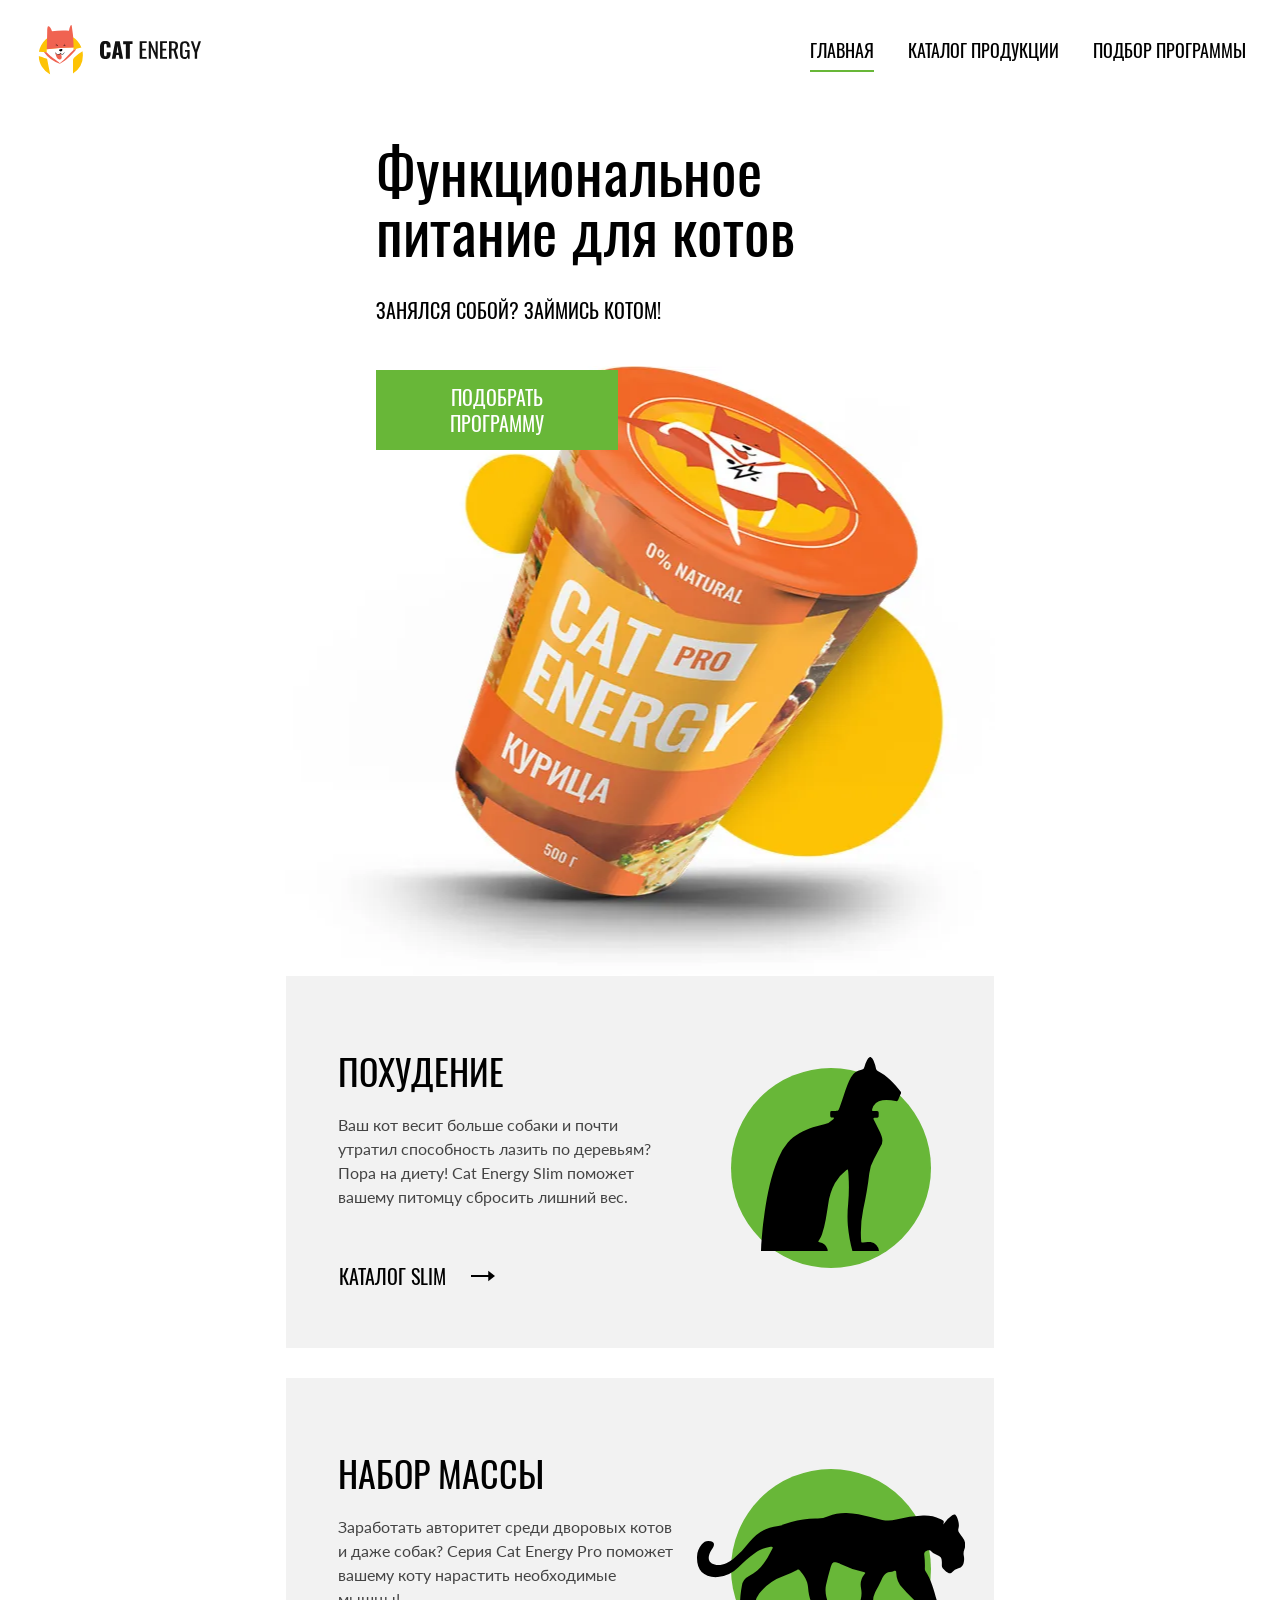
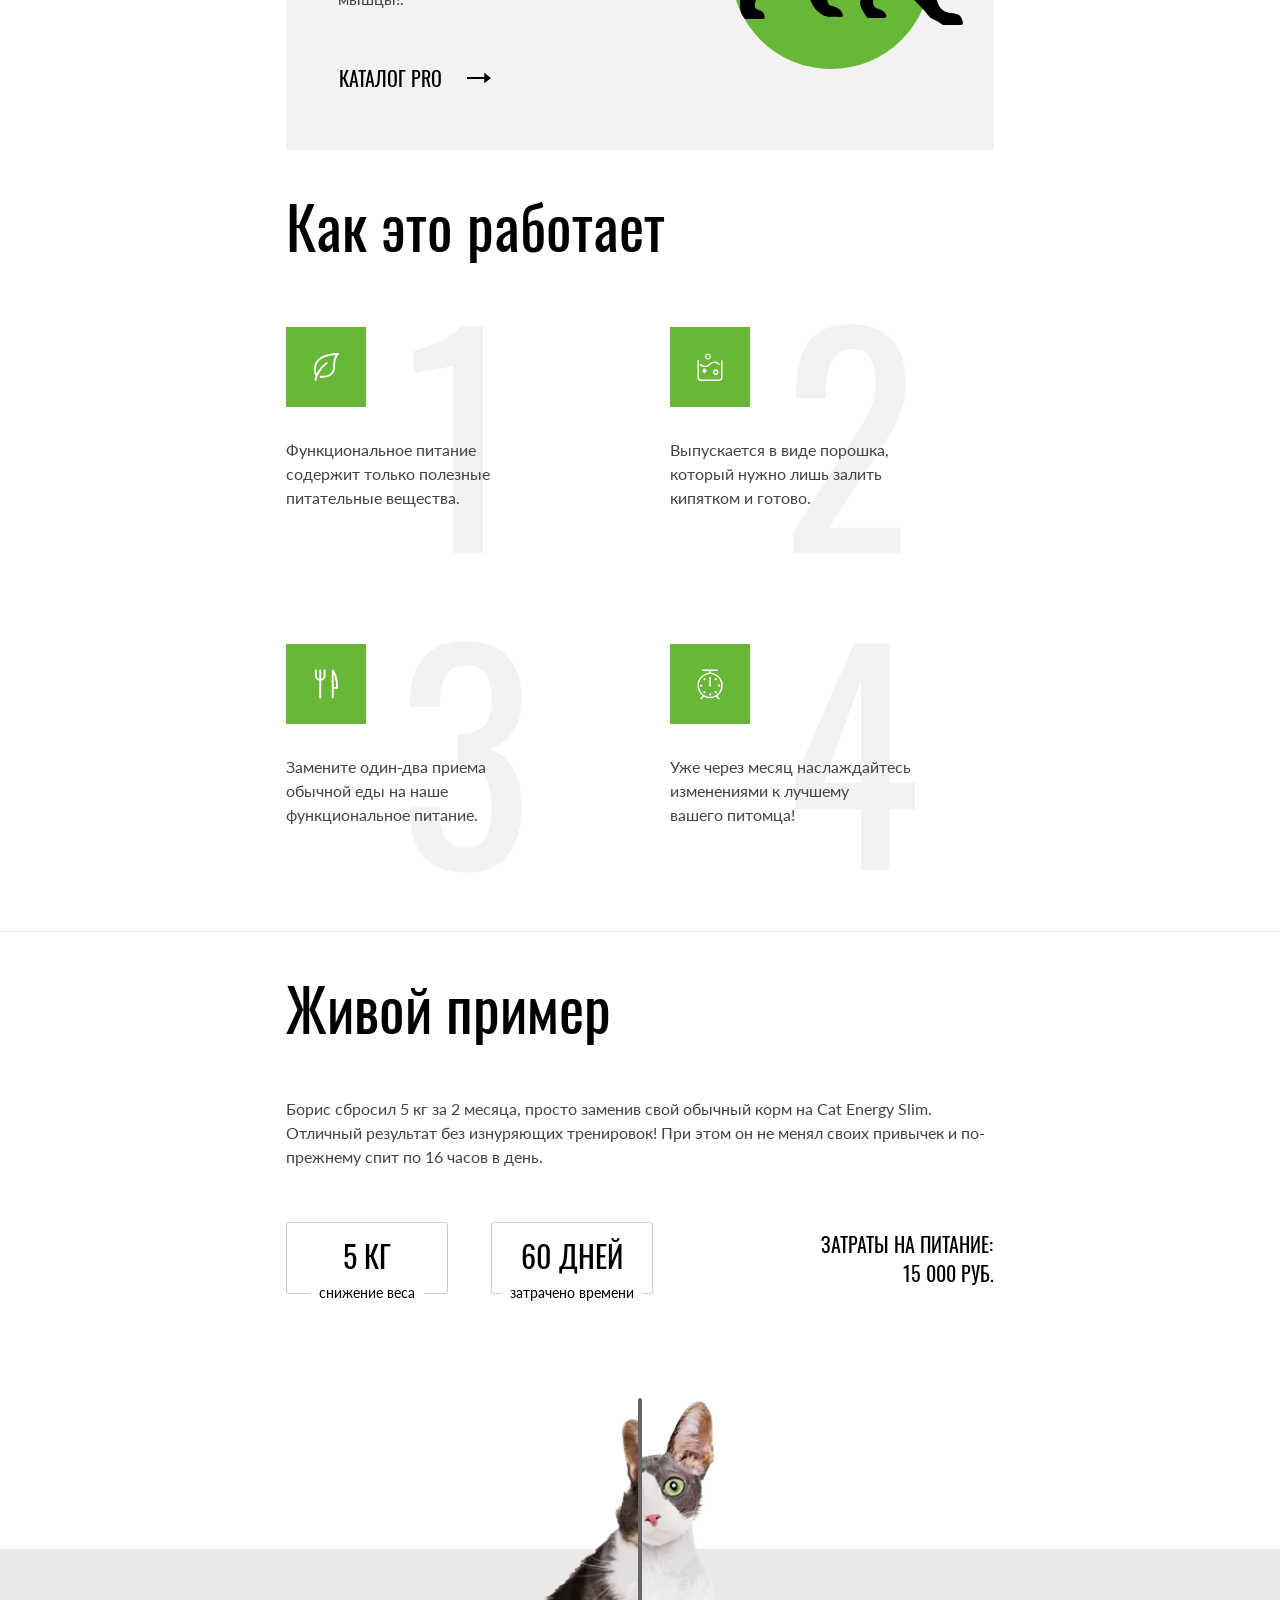
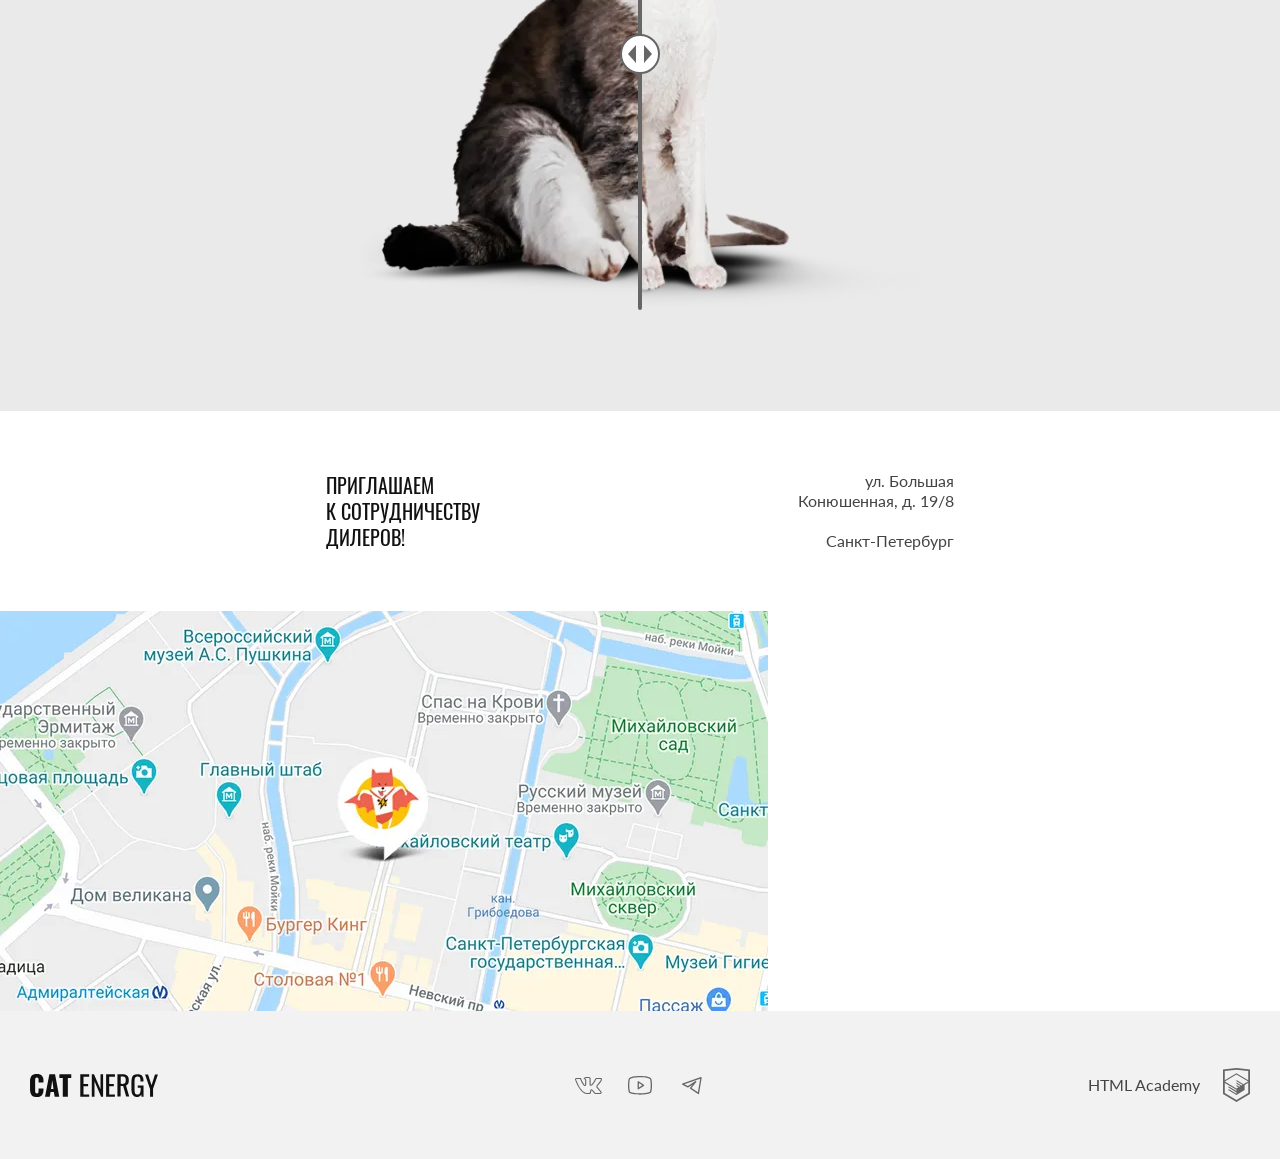
==== commit 5dffe7ad: "Deploying to gh-pages from @ htmlacademy-adaptive/2328159-cat-energy-2@bfecabebef9e8f52c3afa473dd511" ====
--- a/8/index.html
+++ b/8/index.html
@@ -1 +1 @@
-<!DOCTYPE html><html class="page" lang="ru"><head><meta charset="UTF-8"><title>Кэт энерджи</title><meta name="viewport" content="width=device-width,initial-scale=1"><link rel="stylesheet" href="styles/styles.css"><link rel="preload" href="fonts/oswald/oswaldregular.woff2" as="font" crossorigin="anonymous"><link rel="preload" href="fonts/lato/Lato-Regular.woff2" as="font" crossorigin="anonymous"><link rel="icon" href="favicon.ico"><link rel="icon" href="favicons/icon.svg"><link rel="icon" sizes="16x16" href="favicon/16x16.png" type="image/png"><link rel="icon" sizes="32x32" href="favicon/32x32.png" type="image/png"><link rel="apple-touch-icon" sizes="180x180" href="/favicon/180x180.png" type="image/png"><link rel="icon" sizes="192x192" href="favicon/192x192.png" type="image/png"><link rel="icon" sizes="512x512" href="favicon/512x512.png" type="image/png"><link rel=" manifest" href="manifest.vebmanifest"><script src="scripts/index.js" defer="defer"></script></head><body class="page__body"><header class="main-header" data-test="header"><nav class="main-header__navigation main-header__navigation--closed main-header__navigation--nojs"><div class="main-header__logo-container"><a class="main-header__logo-image" href="#"><picture><source media="(min-width:1440px)" type="image/svg+xml" srcset="images/logo-image-desktop.svg" width="70" height="59"><source media="( min-width:768px)" type="image/svg+xml" srcset="images/logo-image-tablet.svg" width="60" height="50"><img src="images/logo-image-mobile.svg" alt="Изображение логотипа" width="33" height="38"></picture></a><button class="main-header__toggle" type="button"><span class="visually-hidden">Открыть меню</span></button></div><div class="main-header__menu-container"><ul class="main-header__menu-list"><li class="main-header__menu-item main-header__menu-item--current"><a class="main-header__menu-link" href="#">Главная</a></li><li class="main-header__menu-item"><a class="main-header__menu-link" href="сatalog.html">Каталог продукции</a></li><li class="main-header__menu-item"><a class="main-header__menu-link" href="#">Подбор программы</a></li></ul></div></nav></header><main class="main-container" data-test="main"><section class="product-advertisement" data-test="hero"><div class="product-advertisement__container"><h1 class="product-advertisement__title">Функциональное<br>питание для котов</h1><p class="product-advertisement__slogan">Занялся собой? Займись котом!</p><picture><source width="552" height="499" type="image/webp" media="(min-width:1440px)" srcset="images/advertisement/advertisement-desktop@1x.webp, images/advertisement/advertisement-desktop@2x.webp 2x"><source width="709" height="609" type="image/webp" media="(min-width:768px)" srcset="images/advertisement/advertisement-tablet@1x.webp, images/advertisement/advertisement-tablet@2x.webp 2x"><source width="280" height="270" type="image/webp" media="(min-width:320px)" srcset="images/advertisement/advertisement-mobile@1x.webp, images/advertisement/advertisement-mobile@2x.webp 2x"><source width="552" height="499" type="image/png" media="(min-width:1440px)" srcset="images/advertisement/advertisement-desktop@1x.png, images/advertisement/advertisement-desktop@2x.png 2x"><source width="709" height="609" type="image/png" media="(min-width:768px)" srcset="source/images/advertisement/advertisement-tablet@1x.png, images/advertisement/advertisement-tablet@2x.png 2x"><img class="product-advertisement__image" src="images/advertisement/advertisement-mobile@1x.png" srcset="images/advertisement/advertisement-mobile@2x.png 2x" alt="Изображение одного из вариантов функционального питания для котов" width="280" height="270"></picture><a class="product-advertisement__link" href="form.html">Подобрать программу</a></div></section><section class="product-preview" data-test="programs"><h2 class="product-preview__heading visually-hidden">Краткое описание программ питания для котов</h2><div class="product-preview__container"><ul class="product-preview__list"><li class="product-preview__item"><h3 class="product-preview__title">похудение</h3><p class="product-preview__description">Ваш кот весит больше собаки и почти утратил способность лазить по деревьям? Пора на диету! Cat Energy Slim поможет вашему питомцу сбросить лишний вес.</p><a class="product-preview__catalog-link" href="catalog-slim.html">каталог slim</a></li><li class="product-preview__item product-preview__item--pro"><h3 class="product-preview__title product-preview__title--pro">Набор массы</h3><p class="product-preview__description">Заработать авторитет среди дворовых котов и даже собак? Серия Cat Energy Pro поможет вашему коту нарастить необходимые мышцы!.</p><a class="product-preview__catalog-link" href="catalog-pro.html">каталог Pro</a></li></ul></div></section><section class="product-benefits" data-test="features"><div class="product-benefits__container"><h2 class="product-benefits__title">Как это работает</h2><ul class="product-benefits__list"><li class="product-benefits__item product-benefits__item--product-nutrients"><p class="product-benefits__description">Функциональное питание содержит только полезные питательные вещества.</p></li><li class="product-benefits__item product-benefits__item--form"><p class="product-benefits__description">Выпускается в виде порошка, который нужно лишь залить кипятком и готово.</p></li><li class="product-benefits__item product-benefits__item--using"><p class="product-benefits__description">Замените один-два приема обычной еды на наше функциональное питание.</p></li><li class="product-benefits__item product-benefits__item--result"><p class="product-benefits__description">Уже через месяц наслаждайтесь изменениями к лучшему вашего&nbsp;питомца!</p></li></ul></div></section><section class="result-example" data-test="proof"><div class="result-example__container"><div class="result-example__description-container"><h2 class="result-example__title">Живой пример</h2><p class="result-example__description">Борис сбросил 5 кг за 2 месяца, просто заменив свой обычный корм на Cat Energy Slim. Отличный результат без изнуряющих тренировок! При этом он не менял своих привычек и по-прежнему спит по 16 часов в день.</p><div class="result-example__statistics-example statistics-example"><div class="statistics-example__module-wrapper"><div class="statistics-example__module"><span class="statistics-example__module-value">5 КГ</span> <span class="statistics-example__module-description">Снижение веса</span></div><div class="statistics-example__module"><span class="statistics-example__module-value">60 ДНЕЙ</span> <span class="statistics-example__module-description">затрачено времени</span></div></div><div class="statistics-example__cost"><span class="statistics-example__cost-description">Затраты на питание:</span> <span class="statistics-example__cost-value">15 000 РУБ.</span></div></div></div><div class="result-example__slider slider"><div class="slider__item slider__item--left-cat"><picture><source width="560" height="512" type="image/webp" media="(min-width:768px)" srcset="images/slider/slider-before-tablet-desktop@1x.webp, images/slider/slider-before-tablet-desktop@2x.webp 2x"><source width="280" height="256" type="image/webp" media="(min-width:320px)" srcset="images/slider/slider-before-mobile@1x.webp, images/slider/slider-before-mobile@2x.webp 2x"><source width="560" height="512" type="image/png" media="(min-width:768px)" srcset="images/slider/slider-before-tablet-desktop@1x.png, images/slider/slider-before-tablet-desktop@2x.png 2x"><img class="slider__image" loading="lazy" src="images/slider/slider-before-mobile@1x.png" srcset="images/slider/slider-before-mobile@2x.png 2x" alt="Изображение кота до начала использования продукта" width="280" height="256"></picture></div><div class="slider__item slider__item--right-cat"><picture><source width="560" height="512" type="image/webp" media="(min-width:768px)" srcset="images/slider/slider-after-tablet-desktop@1x.webp, images/slider/slider-after-tablet-desktop@2x.webp 2x"><source width="280" height="256" type="image/webp" media="(min-width:320px)" srcset="images/slider/slider-after-mobile@1x.webp, images/slider/slider-after-mobile@2x.webp 2x"><source width="560" height="512" type="image/png" media="(min-width:768px)" srcset="images/slider/slider-after-tablet-desktop@1x.png 1x,images/slider/slider-after-tablet-desktop@2x.png 2x"><img class="slider__image" loading="lazy" src="images/slider/slider-after-mobile@1x.png" srcset="images/slider/slider-after-mobile@2x.png 2x" alt="Изображение   кота после использования продукта" width="280" height="256"></picture></div><button class="slider__button" type="button"><span class="visually-hidden">Пролистать слайдер</span></button></div></div></section><section class="contacts" data-test="contacts"><div class="contacts__container"><header class="contacts__header-container"><h2 class="contacts__header-title">приглашаем<br>к сотрудничеству<br>дилеров!</h2><p class="contacts__header-location">ул. Большая<br>Конюшенная, д. 19/8<br><span class="contacts__break">Санкт-Петербург</span></p></header><div class="contacts__map-container"><picture><source width="1440" height="400" type="image/webp" media="(min-width:1440px)" srcset="images/contacts/map-desktop@1x.webp, images/contacts/map-desktop@2x.webp 2x"><source width="768" height="400" type="image/webp" media="(min-width:768px)" srcset="images/contacts/map-tablet@1x.webp, images/contacts/map-tablet@2x.webp 2x"><source width="320" height="362" type="image/webp" media="(min-width:320px)" srcset="images/contacts/map-mobile@1x.webp, images/contacts/map-mobile@2x.webp 2x"><source width="1440" height="400" type="image/png" media="(min-width:1440px)" srcset="images/contacts/map-desktop@1x.png, images/contacts/map-desktop@2x.png 2x"><source width="768" height="400" type="image/png" media="(min-width:768px)" srcset="source/images/contacts/map-tablet@1x.png, images/contacts/map-tablet@2x.png 2x"><img class="contacts__map-image" loading="lazy" src="images/contacts/map-mobile@1x.png" srcset="images/contacts/map-mobile@2x.png 2x" alt="Как добраться" width="320" height="362"></picture><iframe class="contacts__map-iframe" src="https://www.google.com/maps/embed?pb=!1m18!1m12!1m3!1d1998.6037999040354!2d30.322010416394033!3d59.938716271971415!2m3!1f0!2f0!3f0!3m2!1i1024!2i768!4f13.1!3m3!1m2!1s0x4696310fca5ba729%3A0xea9c53d4493c879f!2sBolshaya+Konyushennaya+ul.%2C+19%2C+Sankt-Peterburg%2C+Russia%2C+191186!5e0!3m2!1sen!2s!4v1441888483426" allowfullscreen title="Офис компании по адресу набережная реки Карповки, 5, литера П, Санкт-Петербург"></iframe></div></div></section></main><footer class="main-footer" data-test="footer"><div class="main-footer__container"><a class="main-footer__logo" href="#">Изображение логотипа</a><div class="main-footer__social social"><ul class="social__list"><li class="social__item"><a class="social__link social__link--icon-vkontakte" href="#">Мы в Vkonakte</a></li><li class="social__item"><a class="social__link social__link--icon-youtobe" href="#">Мы в Youtube</a></li><li class="social__item"><a class="social__link social__link--icon-telegram" href="#">Мы в Telegram</a></li></ul></div><a class="main-footer__developer-logo developer-logo" href="https://htmlacademy.ru/intensive/adaptive"><h2 class="developer-logo__title">HTML Academy</h2></a></div></footer></body></html>+<!DOCTYPE html><html class="page" lang="ru"><head><meta charset="UTF-8"><title>Кэт энерджи</title><meta name="viewport" content="width=device-width,initial-scale=1"><link rel="stylesheet" href="styles/styles.css"><link rel="preload" href="fonts/oswald/oswaldregular.woff2" as="font" crossorigin="anonymous"><link rel="preload" href="fonts/lato/Lato-Regular.woff2" as="font" crossorigin="anonymous"><link rel="icon" href="favicon.ico"><link rel="icon" href="favicons/icon.svg"><link rel="icon" sizes="16x16" href="favicon/16x16.png" type="image/png"><link rel="icon" sizes="32x32" href="favicon/32x32.png" type="image/png"><link rel="apple-touch-icon" sizes="180x180" href="/favicon/180x180.png" type="image/png"><link rel="icon" sizes="192x192" href="favicon/192x192.png" type="image/png"><link rel="icon" sizes="512x512" href="favicon/512x512.png" type="image/png"><link rel=" manifest" href="manifest.vebmanifest"><script src="scripts/index.js" defer="defer"></script></head><body class="page__body"><header class="main-header" data-test="header"><nav class="main-header__navigation main-header__navigation--closed main-header__navigation--nojs"><div class="main-header__logo-container"><a class="main-header__logo-image" href="#"><picture><source media="(min-width:1440px)" type="image/svg+xml" srcset="images/logo-image-desktop.svg" width="70" height="59"><source media="( min-width:768px)" type="image/svg+xml" srcset="images/logo-image-tablet.svg" width="60" height="50"><img src="images/logo-image-mobile.svg" alt="Изображение логотипа" width="33" height="38"></picture></a><button class="main-header__toggle" type="button"><span class="visually-hidden">Открыть меню</span></button></div><div class="main-header__menu-container"><ul class="main-header__menu-list"><li class="main-header__menu-item main-header__menu-item--current"><a class="main-header__menu-link" href="#">Главная</a></li><li class="main-header__menu-item"><a class="main-header__menu-link" href="сatalog.html">Каталог продукции</a></li><li class="main-header__menu-item"><a class="main-header__menu-link" href="#">Подбор программы</a></li></ul></div></nav></header><main class="main-container" data-test="main"><section class="product-advertisement" data-test="hero"><div class="product-advertisement__container"><h1 class="product-advertisement__title">Функциональное<br>питание для котов</h1><p class="product-advertisement__slogan">Занялся собой? Займись котом!</p><picture><source width="552" height="499" type="image/webp" media="(min-width:1440px)" srcset="images/advertisement/advertisement-desktop@1x.webp, images/advertisement/advertisement-desktop@2x.webp 2x"><source width="709" height="609" type="image/webp" media="(min-width:768px)" srcset="images/advertisement/advertisement-tablet@1x.webp, images/advertisement/advertisement-tablet@2x.webp 2x"><source width="280" height="270" type="image/webp" media="(min-width:320px)" srcset="images/advertisement/advertisement-mobile@1x.webp, images/advertisement/advertisement-mobile@2x.webp 2x"><source width="552" height="499" type="image/png" media="(min-width:1440px)" srcset="images/advertisement/advertisement-desktop@1x.png, images/advertisement/advertisement-desktop@2x.png 2x"><source width="709" height="609" type="image/png" media="(min-width:768px)" srcset="source/images/advertisement/advertisement-tablet@1x.png, images/advertisement/advertisement-tablet@2x.png 2x"><img class="product-advertisement__image" src="images/advertisement/advertisement-mobile@1x.png" srcset="images/advertisement/advertisement-mobile@2x.png 2x" alt="Изображение одного из вариантов функционального питания для котов" width="280" height="270"></picture><a class="product-advertisement__link" href="form.html">Подобрать программу</a></div></section><section class="product-preview" data-test="programs"><h2 class="product-preview__heading visually-hidden">Краткое описание программ питания для котов</h2><div class="product-preview__container"><ul class="product-preview__list"><li class="product-preview__item"><h3 class="product-preview__title">похудение</h3><p class="product-preview__description">Ваш кот весит больше собаки и почти утратил способность лазить по деревьям? Пора на диету! Cat Energy Slim поможет вашему питомцу сбросить лишний вес.</p><a class="product-preview__catalog-link" href="catalog-slim.html">каталог slim</a></li><li class="product-preview__item product-preview__item--pro"><h3 class="product-preview__title product-preview__title--pro">Набор массы</h3><p class="product-preview__description">Заработать авторитет среди дворовых котов и даже собак? Серия Cat Energy Pro поможет вашему коту нарастить необходимые мышцы!.</p><a class="product-preview__catalog-link" href="catalog-pro.html">каталог Pro</a></li></ul></div></section><section class="product-benefits" data-test="features"><div class="product-benefits__container"><h2 class="product-benefits__title">Как это работает</h2><ul class="product-benefits__list"><li class="product-benefits__item product-benefits__item--product-nutrients"><p class="product-benefits__description">Функциональное питание содержит только полезные питательные вещества.</p></li><li class="product-benefits__item product-benefits__item--form"><p class="product-benefits__description">Выпускается в виде порошка, который нужно лишь залить кипятком и готово.</p></li><li class="product-benefits__item product-benefits__item--using"><p class="product-benefits__description">Замените один-два приема обычной еды на наше функциональное питание.</p></li><li class="product-benefits__item product-benefits__item--result"><p class="product-benefits__description">Уже через месяц наслаждайтесь изменениями к лучшему вашего&nbsp;питомца!</p></li></ul></div></section><section class="result-example" data-test="proof"><div class="result-example__container"><div class="result-example__description-container"><h2 class="result-example__title">Живой пример</h2><p class="result-example__description">Борис сбросил 5 кг за 2 месяца, просто заменив свой обычный корм на Cat Energy Slim. Отличный результат без изнуряющих тренировок! При этом он не менял своих привычек и по-прежнему спит по 16 часов в день.</p><div class="result-example__statistics-example statistics-example"><div class="statistics-example__module-wrapper"><div class="statistics-example__module"><span class="statistics-example__module-value">5 КГ</span> <span class="statistics-example__module-description">Снижение веса</span></div><div class="statistics-example__module"><span class="statistics-example__module-value">60 ДНЕЙ</span> <span class="statistics-example__module-description">затрачено времени</span></div></div><div class="statistics-example__cost"><span class="statistics-example__cost-description">Затраты на питание:</span> <span class="statistics-example__cost-value">15 000 РУБ.</span></div></div></div><div class="result-example__slider slider"><div class="slider__item slider__item--left-cat"><picture><source width="560" height="512" type="image/webp" media="(min-width:768px)" srcset="images/slider/slider-before-tablet-desktop@1x.webp, images/slider/slider-before-tablet-desktop@2x.webp 2x"><source width="280" height="256" type="image/webp" media="(min-width:320px)" srcset="images/slider/slider-before-mobile@1x.webp, images/slider/slider-before-mobile@2x.webp 2x"><source width="560" height="512" type="image/png" media="(min-width:768px)" srcset="images/slider/slider-before-tablet-desktop@1x.png, images/slider/slider-before-tablet-desktop@2x.png 2x"><img class="slider__image" loading="lazy" src="images/slider/slider-before-mobile@1x.png" srcset="images/slider/slider-before-mobile@2x.png 2x" alt="Изображение кота до начала использования продукта" width="280" height="256"></picture></div><div class="slider__item slider__item--right-cat"><picture><source width="560" height="512" type="image/webp" media="(min-width:768px)" srcset="images/slider/slider-after-tablet-desktop@1x.webp, images/slider/slider-after-tablet-desktop@2x.webp 2x"><source width="280" height="256" type="image/webp" media="(min-width:320px)" srcset="images/slider/slider-after-mobile@1x.webp, images/slider/slider-after-mobile@2x.webp 2x"><source width="560" height="512" type="image/png" media="(min-width:768px)" srcset="images/slider/slider-after-tablet-desktop@1x.png 1x,images/slider/slider-after-tablet-desktop@2x.png 2x"><img class="slider__image" loading="lazy" src="images/slider/slider-after-mobile@1x.png" srcset="images/slider/slider-after-mobile@2x.png 2x" alt="Изображение   кота после использования продукта" width="280" height="256"></picture></div><button class="slider__button" type="button"><span class="visually-hidden">Пролистать слайдер</span></button></div></div></section><section class="contacts" data-test="contacts"><div class="contacts__container"><header class="contacts__header-container"><h2 class="contacts__header-title">приглашаем<br>к сотрудничеству<br>дилеров!</h2><p class="contacts__header-location">ул. Большая<br>Конюшенная, д. 19/8<br><span class="contacts__break">Санкт-Петербург</span></p></header><div class="contacts__map-container"><picture><source width="1440" height="400" type="image/webp" media="(min-width:1440px)" srcset="images/contacts/map-desktop@1x.webp, images/contacts/map-desktop@2x.webp 2x"><source width="768" height="400" type="image/webp" media="(min-width:768px)" srcset="images/contacts/map-tablet@1x.webp, images/contacts/map-tablet@2x.webp 2x"><source width="320" height="362" type="image/webp" media="(min-width:320px)" srcset="images/contacts/map-mobile@1x.webp, images/contacts/map-mobile@2x.webp 2x"><source width="1440" height="400" type="image/png" media="(min-width:1440px)" srcset="images/contacts/map-desktop@1x.png, images/contacts/map-desktop@2x.png 2x"><source width="768" height="400" type="image/png" media="(min-width:768px)" srcset="source/images/contacts/map-tablet@1x.png, images/contacts/map-tablet@2x.png 2x"><img class="contacts__map-image" loading="lazy" src="images/contacts/map-mobile@1x.png" srcset="images/contacts/map-mobile@2x.png 2x" alt="Как добраться" width="320" height="362"></picture><iframe class="contacts__map-iframe" src="https://www.google.com/maps/embed?pb=!1m18!1m12!1m3!1d1998.6037999040354!2d30.322010416394033!3d59.938716271971415!2m3!1f0!2f0!3f0!3m2!1i1024!2i768!4f13.1!3m3!1m2!1s0x4696310fca5ba729%3A0xea9c53d4493c879f!2sBolshaya+Konyushennaya+ul.%2C+19%2C+Sankt-Peterburg%2C+Russia%2C+191186!5e0!3m2!1sen!2s!4v1441888483426" allowfullscreen title="Офис компании по адресу набережная реки Карповки, 5, литера П, Санкт-Петербург"></iframe></div></div></section></main><footer class="main-footer" data-test="footer"><div class="main-footer__container"><div class="main-footer__logo-wrapper"><a class="main-footer__logo" href="#"><span class="visually-hidden">Изображение логотипа</span></a></div><div class="main-footer__social social"><ul class="social__list"><li class="social__item"><a class="social__link social__link--icon-vkontakte" href="#"><span class="visually-hidden">Мы в Vkonakte</span></a></li><li class="social__item"><a class="social__link social__link--icon-youtobe" href="#"><span class="visually-hidden">Мы в Youtube</span></a></li><li class="social__item"><a class="social__link social__link--icon-telegram" href="#"><span class="visually-hidden">Мы в Telegram</span></a></li></ul></div><a class="main-footer__developer-logo developer-logo" href="https://htmlacademy.ru/intensive/adaptive"><h2 class="developer-logo__title">HTML Academy</h2></a></div></footer></body></html>
--- a/8/styles/styles.css
+++ b/8/styles/styles.css
@@ -1 +1 @@
-@font-face{font-family:lato;font-weight:400;font-style:normal;font-display:swap;src:url(../fonts/lato/Lato-Regular.woff2)format("woff2")}@font-face{font-family:Oswald;font-weight:400;font-style:normal;font-display:swap;src:url(../fonts/oswald/oswaldregular.woff2)format("woff2")}*,:before,:after{box-sizing:border-box}.visually-hidden{clip:rect(0 0 0 0);border:0;width:1px;height:1px;margin:1px;padding:0;position:absolute;overflow:hidden}body{background-color:#fff;margin:0;font-family:lato,Arial,sans-serif}.page{height:100%}.page__body{box-sizing:border-box;grid-template-rows:min-content 1fr min-content;min-height:100%;display:grid;position:relative}.main-header{background-color:#fff;min-width:320px;min-height:65px}@media (width>=768px) and (width<=1439px){.main-header{background-color:#fff;min-width:704px;min-height:59px}}@media (width>=1440px){.main-header{background-color:#0000;width:100%;min-width:1220px;min-height:59px}.main-header--catalog{position:static}}.main-header__navigation{background-color:#fff;width:100%;position:relative}@media (width>=768px) and (width<=1439px){.main-header__navigation{justify-content:space-between;align-items:center;gap:10px;padding:25px 34px 0 31px;display:flex}}@media (width>=1440px){.main-header__navigation{background-color:#0000;justify-content:space-between;align-items:start;gap:50px;padding:55px 110px 0 111px;display:flex}}@media (width<=767px){.main-header--catalog .main-header__navigation--closed{border-bottom:1px solid #d9d9d9}.main-header--catalog .main-header__navigation--nojs{border-bottom:none}}.main-header__logo-container{background-color:#fff;flex-wrap:wrap;justify-content:space-between;align-items:center;gap:5px;width:100%;padding:13px 20px 14px;display:flex}@media (width>=768px){.main-header__logo-container{width:unset;flex-shrink:0;max-width:30%;padding:0}}@media (width>=1440px){.main-header__logo-container{max-width:50%;padding-right:15px}}.main-header__navigation--nojs .main-header__logo-container{justify-content:start;gap:56px}.main-header__logo-image{opacity:1;height:38px;text-decoration:none}@media (width>=768px) and (width<=1439px){.main-header__logo-image{height:50px}}@media (width>=1440px){.main-header__logo-image{gap:14px;height:59px;display:flex}}.main-header__logo-image:hover,.main-header__logo-image:focus,.main-header__logo-image:focus-visible{opacity:.8}.main-header__logo-image:active{opacity:.6}.main-header__logo-image:after{content:"";background-image:url(../images/logo-text.svg);background-position:50%;background-repeat:no-repeat;background-size:contain;width:101px;height:38px;margin-left:52px;display:inline-block}@media (width<=767px){.main-header__logo-image--catalog:after{background-position:50% 66%}}@media (width>=768px) and (width<=1439px){.main-header__logo-image:after{height:50px;margin-left:9px}}@media (width>=1440px){.main-header__logo-image:after{width:118px;height:59px;margin-left:0}}.main-header__toggle{text-align:center;color:#000;cursor:pointer;background-color:#0000;background-position:50%;background-repeat:no-repeat;border:none}.main-header__navigation--opened .main-header__toggle{background-image:url(../icons/stack.svg#close-menu);width:18px;height:18px}.main-header__navigation--closed .main-header__toggle{background-image:url(../icons/stack.svg#open-menu);width:24px;height:24px}@media (width>=768px){.main-header__toggle{display:none}}@media (width<=767px){.main-header__navigation--nojs .main-header__toggle,.main-header__navigation--closed>.main-header__menu-container{display:none}.main-header__navigation--opened>.main-header__menu-container{display:block}.main-header__navigation--nojs>.main-header__menu-container{display:block;position:static;transform:none}}.main-header__menu-container{z-index:2;background-color:#fff;width:100%;position:absolute;bottom:0;left:0;transform:translateY(100%)}@media (width>=768px){.main-header__menu-container{width:unset;position:static;transform:none}}@media (width>=1440px){.main-header__menu-container{background-color:#0000;align-self:center;width:50%;padding-left:10px}}.main-header__menu-list{margin:0;padding:0;list-style:none;display:block}@media (width>=768px){.main-header__menu-list{flex-wrap:wrap;justify-content:end;align-items:center;gap:12px 34px;min-width:436px;min-height:36px;display:flex}}@media (width>=1440px){.main-header__menu-list{column-gap:35px;min-width:474px;min-height:40px}}.main-header__menu-item{text-align:center;border-bottom:1px solid #e6e6e6;padding:22px 20px 24px;position:relative}@media (width>=768px){.main-header__menu-item{border:none;padding:0}}@media (width<=767px){.main-header__menu-item:first-child{border-top:1px solid #e6e6e6}}@media (width>=768px){.main-header__menu-item:after{content:"";background-color:#68b738;width:100%;height:2px;display:none;position:absolute;bottom:-10px;left:0;right:0}}@media (width>=1440px){.main-header__menu-item:after{background-color:#fff}}@media (width>=768px){.main-header__menu-item--current:after{display:inline}}@media (width>=1440px){.main-header__menu-item:has(.main-header__menu-link--catalog):after{background-color:#68b738}}.main-header__menu-link{text-transform:uppercase;color:#000;overflow-wrap:anywhere;font-family:Oswald,Arial,sans-serif;font-size:20px;font-style:normal;font-weight:400;line-height:20px;text-decoration:none}.main-header__menu-link:hover,.main-header__menu-link:focus,.main-header__menu-link:focus-visible{opacity:.6}.main-header__menu-link:active{opacity:.3}@media (width>=768px) and (width<=1439px){.main-header__menu-link{font-size:18px;line-height:24px}}@media (width>=1440px){.main-header__menu-link{color:#fff;font-size:20px;line-height:30px}.main-header__menu-link:hover,.main-header__menu-link:focus,.main-header__menu-link:focus-visible{opacity:.6}.main-header__menu-link:active{opacity:.3}.main-header__menu-link--catalog{color:#111}}.main-container{flex-direction:column;display:flex}.product-advertisement{padding:27px 20px 0;position:relative}@media (width>=768px) and (width<=1439px){.product-advertisement{padding:65px 120px 0}}@media (width>=1440px){.product-advertisement{margin-bottom:82px;padding:29px calc(50% - 530.5px) 52px;position:static}}.product-advertisement:before{content:"";background:linear-gradient(#68b738d9),0 0,url(../images/advertisement/product-advertisement-cat-mobile@1x.png) 50%/cover no-repeat;width:100%;height:calc(100% - 178px);display:block;position:absolute;top:0;left:0;right:0}@media (width>=768px) and (width<=1439px){.product-advertisement:before{display:none}}@media (width>=1440px){.product-advertisement:before{left:unset;background:linear-gradient(#68b738d9,#68b738d9),url(../images/advertisement/product-advertisement-cat-desktop@2x.png) 0/cover no-repeat;width:50%;height:100%;max-height:694px;bottom:0}}.product-advertisement__container{margin:0 auto;display:block;position:relative}@media (width>=768px) and (width<=1439px){.product-advertisement__container{width:528px;padding-bottom:526px}}@media (width>=1440px){.product-advertisement__container{width:416px;min-height:499px;margin:0;padding-top:81px}}.product-advertisement__title{text-align:center;color:#fff;overflow-wrap:anywhere;margin:0 0 25px;font-family:Oswald,Arial,sans-serif;font-size:36px;font-style:normal;font-weight:400;line-height:36px}@media (width>=768px){.product-advertisement__title{text-align:start;color:#000;margin-bottom:40px;font-size:60px;line-height:60px}}.product-advertisement__slogan{text-align:center;text-transform:uppercase;color:#fff;overflow-wrap:anywhere;margin:0 0 29px;font-family:Oswald,Arial,sans-serif;font-size:14px;font-style:normal;font-weight:400;line-height:14px}@media (width>=768px){.product-advertisement__slogan{text-align:start;color:#000;margin-bottom:50px;font-size:20px;line-height:20px}}@media (width>=1440px){.product-advertisement__slogan{margin-bottom:52px}}.product-advertisement__image{margin:0 auto 3px;display:block}@media (width>=768px) and (width<=1439px){.product-advertisement__image{z-index:-1;position:absolute;bottom:-2px;left:50%;transform:translate(-50%)}}@media (width>=1440px){.product-advertisement__image{position:absolute;top:0;left:367px}}.product-advertisement__link{text-align:center;text-transform:uppercase;color:#fff;overflow-wrap:anywhere;background-color:#68b738;width:280px;min-height:40px;margin:0 auto;padding:10px 64px;font-family:Oswald,Arial,sans-serif;font-size:16px;font-weight:400;line-height:20px;text-decoration:none;display:block}@media (width>=768px){.product-advertisement__link{width:242px;min-height:54px;margin:0;padding:14px 26px;font-size:20px;line-height:26px}}.product-advertisement__link:hover,.product-advertisement__link:focus,.product-advertisement__link:focus-visible{background-color:#5eaa2f}.product-advertisement__link:active{color:#ffffff4d;background-color:#5eaa2f}.product-advertisement__link:disabled{background-color:#ebebeb}.product-preview{background-color:#fff;padding:20px 20px 0}@media (width>=768px) and (width<=1439px){.product-preview{padding:0 30px}}@media (width>=1440px){.product-preview{padding:0 110px}}.product-preview__container{width:280px;margin:0 auto 20px;display:block}@media (width>=768px) and (width<=1439px){.product-preview__container{width:708px;margin-bottom:45px}}@media (width>=1440px){.product-preview__container{width:1220px;margin-bottom:71px}}.product-preview__list{flex-direction:column;gap:20px;margin:0;padding:0;list-style:none;display:flex}@media (width>=768px) and (width<=1439px){.product-preview__list{gap:30px}}@media (width>=1440px){.product-preview__list{flex-flow:wrap;gap:80px;display:flex}}.product-preview__item{background-color:#f2f2f2;min-width:280px;min-height:266px;padding:22px 20px 16px;display:block;position:relative}@media (width>=768px) and (width<=1439px){.product-preview__item{min-width:708px;min-height:372px;padding:77px 52px 53px}.product-preview__item:after{content:"";background-image:url(../icons/stack.svg#slim-cat-tablet-desktop);background-position:50%;background-repeat:no-repeat;width:200px;height:211px;display:block;position:absolute;top:81px;right:63px}.product-preview__item--pro:after{content:"";background-image:url(../icons/stack.svg#pro-cat);width:268px;height:200px;top:91px;right:29px}}@media (width<=767px){.product-preview__item:after{display:none}}@media (width>=1440px){.product-preview__item{min-width:unset;width:570px;min-height:374px;padding:41px 52px}}.product-preview__title{text-transform:uppercase;color:#000;overflow-wrap:anywhere;align-items:center;gap:20px;margin-top:0;margin-bottom:22px;font-family:Oswald,Arial,sans-serif;font-size:24px;font-style:normal;font-weight:400;line-height:37px;display:flex}@media (width>=768px) and (width<=1439px){.product-preview__title{max-width:56.3%;margin-bottom:24px;font-size:36px;line-height:36px}}@media (width>=1440px){.product-preview__title{gap:62px;margin-bottom:39px;font-size:36px;line-height:36px}}.product-preview__title:before{content:"";background-image:url(../icons/stack.svg#slim-cat);background-position:50%;background-repeat:no-repeat;flex-shrink:0;width:50px;height:53px}@media (width>=768px) and (width<=1439px){.product-preview__title:before{display:none}}@media (width>=1440px){.product-preview__title:before{background-image:url(../icons/stack.svg#slim-cat-tablet-desktop);width:100px;height:106px}}.product-preview__title--pro{gap:11px}@media (width>=1440px){.product-preview__title--pro{gap:47px}}.product-preview__title--pro:before{content:"";background-image:url(../icons/stack.svg#pro-cat);background-position:50%;background-repeat:no-repeat;flex-shrink:0;width:67px;height:50px;margin-top:3px;margin-left:-7px}@media (width>=1440px){.product-preview__title--pro:before{width:134px;height:100px;margin-top:6px;margin-left:-19px}}.product-preview__description{color:#444;overflow-wrap:anywhere;margin:0;font-family:lato,Arial,sans-serif;font-size:14px;font-style:normal;font-weight:400;line-height:18px}@media (width>=768px) and (width<=1439px){.product-preview__description{max-width:56.3%;margin-bottom:57px;font-size:16px;line-height:24px}}@media (width>=1440px){.product-preview__description{margin-bottom:32px;font-size:16px;line-height:24px}}.product-preview__description:after{content:"";background-color:#d9d9d9;width:100%;height:1px;margin-top:21px;margin-bottom:19px;display:block}@media (width>=768px){.product-preview__description:after{display:none}}.product-preview__catalog-link{text-transform:uppercase;color:#000;overflow-wrap:anywhere;flex-shrink:0;align-items:center;gap:16px;width:-moz-fit-content;width:fit-content;padding-left:1px;font-family:Oswald,Arial,sans-serif;font-size:16px;font-style:normal;font-weight:400;line-height:16px;text-decoration:none;display:flex}@media (width>=768px) and (width<=1439px){.product-preview__catalog-link{gap:25px;max-width:56.3%;font-size:20px;line-height:20px}}@media (width>=1440px){.product-preview__catalog-link{gap:25px;font-size:20px;line-height:20px}}.product-preview__catalog-link:active{opacity:.3}.product-preview__catalog-link:after{content:"";color:#000;background-image:url(../icons/stack.svg#preview-link);background-position:100%;background-repeat:no-repeat;background-size:32px 12px;flex-shrink:0;width:24px;height:12px;transition:width .1s ease-in-out;display:block}.product-preview__catalog-link:hover:after,.product-preview__catalog-link:focus:after,.product-preview__catalog-link:focus-visible:after,.product-preview__catalog-link:active:after{width:32px}.product-benefits{padding:0 20px}@media (width>=768px) and (width<=1439px){.product-benefits{padding:0}}@media (width>=1440px){.product-benefits{padding:0 106px 0 110px}}@media (width>=768px) and (width<=1439px){.product-benefits:after{content:"";background-color:#e6e6e6;width:100%;height:1px;margin-top:47px;margin-bottom:45px;display:block}}.product-benefits__container{width:280px;min-height:380px;margin:0 auto 49px;display:block}@media (width>=768px) and (width<=1439px){.product-benefits__container{width:768px;margin-bottom:47px;padding:0 30px}}@media (width>=1440px){.product-benefits__container{width:1224px;margin-bottom:61px}}.product-benefits__title{text-align:start;color:#000;overflow-wrap:anywhere;margin-top:0;margin-bottom:40px;font-family:Oswald,Arial,sans-serif;font-size:36px;font-style:normal;font-weight:400;line-height:40px}@media (width>=768px){.product-benefits__title{margin-bottom:32px;font-size:60px;line-height:60px}}.product-benefits__list{gap:20px;margin:0;padding:0;list-style:none;display:grid}@media (width>=768px) and (width<=1439px){.product-benefits__list{grid-template-columns:repeat(2,min-content);gap:37px 137px;width:-moz-fit-content;width:fit-content;display:grid}}@media (width>=1440px){.product-benefits__list{grid-template-columns:repeat(4,250px);justify-items:start;gap:75px;display:grid}}.product-benefits__item{grid-template-columns:60px 1fr;align-items:center;gap:20px;display:grid}@media (width>=768px){.product-benefits__item{width:230px;min-height:280px;padding-top:40px;display:block;position:relative}.product-benefits__item:first-child{width:225px}.product-benefits__item:nth-child(2){width:246px}.product-benefits__item:nth-child(3){width:247px}.product-benefits__item:nth-child(4){width:249px}}.product-benefits__item:after{content:"1";color:#f2f2f2;z-index:-1;font-family:Oswald,Arial,sans-serif;font-size:280px;font-style:normal;font-weight:400;line-height:280px;position:absolute;top:0;right:0}.product-benefits__item:first-child:after{content:"1"}.product-benefits__item:nth-child(2):after{content:"2"}.product-benefits__item:nth-child(3):after{content:"3"}.product-benefits__item:nth-child(4):after{content:"4"}.product-benefits__item:nth-child(5):after{content:"5"}.product-benefits__item:nth-child(6):after{content:"6"}.product-benefits__item:nth-child(7):after{content:"7"}.product-benefits__item:nth-child(8):after{content:"8"}.product-benefits__item--product-nutrients:before{content:"";background-color:#68b738;background-image:url(../icons/stack.svg#product-nutrients);background-position:50%;background-repeat:no-repeat;background-size:30px 32px;width:60px;height:60px;display:block}@media (width>=768px){.product-benefits__item--product-nutrients:before{width:80px;height:80px;margin-bottom:31px}}.product-benefits__item--form:before{content:"";background-color:#68b738;background-image:url(../icons/stack.svg#product-form);background-position:50%;background-repeat:no-repeat;background-size:26px 29px;width:60px;height:60px;display:block}@media (width>=768px){.product-benefits__item--form:before{width:80px;height:80px;margin-bottom:31px}}.product-benefits__item--using:before{content:"";background-color:#68b738;background-image:url(../icons/stack.svg#product-using);background-position:50%;background-repeat:no-repeat;background-size:25px 30px;width:60px;height:60px;display:block}@media (width>=768px){.product-benefits__item--using:before{width:80px;height:80px;margin-bottom:31px}}.product-benefits__item--result:before{content:"";background-color:#68b738;background-image:url(../icons/stack.svg#product-result);background-position:50%;background-repeat:no-repeat;background-size:26px 31px;width:60px;height:60px;display:block}@media (width>=768px){.product-benefits__item--result:before{width:80px;height:80px;margin-bottom:31px}}.product-benefits__description{color:#444;overflow-wrap:anywhere;margin:0;font-family:lato,Arial,sans-serif;font-size:14px;font-style:normal;font-weight:400;line-height:18px}@media (width>=768px){.product-benefits__description{font-size:16px;line-height:24px}}.result-example{position:relative}@media (width<=767px){.result-example{background-color:#eaeaea}}@media (width>=768px){.result-example:after{content:"";z-index:-1;background-color:#eaeaea;height:462px;display:block;position:absolute;bottom:0;left:0;right:0}}@media (width>=1440px){.result-example:after{background-color:#f2f2f2}}.result-example__container{width:320px;min-height:659px;margin:0 auto;padding:25px 20px 40px;display:block}@media (width>=768px) and (width<=1439px){.result-example__container{width:768px;padding:0 30px 101px}}@media (width>=1440px){.result-example__container{min-height:unset;width:1440px;padding:0 110px 75px;position:relative}.result-example__description-container{width:433px}}.result-example__title{text-align:start;color:#000;overflow-wrap:anywhere;margin:0 0 40px;font-family:Oswald,Arial,sans-serif;font-size:36px;font-style:normal;font-weight:400;line-height:40px}@media (width>=768px) and (width<=1439px){.result-example__title{margin-bottom:60px;font-size:60px;line-height:60px}}@media (width>=1440px){.result-example__title{margin-bottom:146px;font-size:60px;line-height:60px}}.result-example__description{color:#444;overflow-wrap:anywhere;margin:0 0 20px;font-family:lato,Arial,sans-serif;font-size:14px;font-style:normal;font-weight:400;line-height:18px}@media (width>=768px) and (width<=1439px){.result-example__description{margin-bottom:53px;font-size:16px;line-height:24px}}@media (width>=1440px){.result-example__description{margin-bottom:69px;font-size:16px;line-height:24px}}@media (width>=768px) and (width<=1439px){.statistics-example{justify-content:space-between;gap:10px;margin-bottom:104px;display:flex}}.statistics-example__module-wrapper{flex-flow:wrap;justify-content:center;gap:32px;margin-bottom:34px;display:flex}@media (width>=768px) and (width<=1439px){.statistics-example__module-wrapper{flex-shrink:0;gap:43px;margin-bottom:0}}@media (width>=1440px){.statistics-example__module-wrapper{flex-shrink:0;justify-content:start;gap:41px;margin-bottom:60px}}.statistics-example__module{border:1px solid #cdcdcd;border-radius:3px;flex-direction:column;justify-content:space-between;align-items:center;gap:7px;width:124px;min-height:56px;padding:14px 5px 0;display:flex;position:relative}@media (width>=768px){.statistics-example__module{width:162px;min-height:72px}}.statistics-example__module-value{text-align:center;text-transform:uppercase;color:#000;overflow-wrap:anywhere;font-family:Oswald,Arial,sans-serif;font-size:24px;font-style:normal;font-weight:400;line-height:24px}@media (width>=768px){.statistics-example__module-value{font-size:30px;line-height:37px}}.statistics-example__module-description{text-align:center;text-transform:lowercase;color:#000;overflow-wrap:anywhere;background-color:#eaeaea;width:87px;margin:0 auto -16px;padding:0 5px;font-family:lato,Arial,sans-serif;font-size:12px;font-style:normal;font-weight:400;line-height:12px;display:block}@media (width>=768px){.statistics-example__module-description{background-color:#fff;width:max-content;max-width:143px;margin-bottom:-7px;padding:0 9px;font-size:14px;line-height:14px}}@media (width>=1440px){.statistics-example__module-description{background-color:#f2f2f2;margin-bottom:-6px}}.statistics-example__cost{flex-wrap:wrap;justify-content:center;gap:4px;margin-bottom:20px;display:flex}@media (width>=768px) and (width<=1439px){.statistics-example__cost{flex-direction:column;align-items:end;gap:9px;margin-bottom:0}}@media (width>=1440px){.statistics-example__cost{justify-content:start;gap:63px;margin-bottom:0;padding-left:2px}}.statistics-example__cost-value{text-align:center;text-transform:uppercase;color:#000;overflow-wrap:anywhere;font-family:Oswald,Arial,sans-serif;font-size:14px;font-style:normal;font-weight:400;line-height:20px}@media (width>=768px){.statistics-example__cost-value{font-size:20px;line-height:20px}}.statistics-example__cost-description{text-align:center;text-transform:uppercase;color:#000;overflow-wrap:anywhere;font-family:Oswald,Arial,sans-serif;font-size:14px;font-style:normal;font-weight:400;line-height:20px}@media (width>=768px){.statistics-example__cost-description{padding-right:1px;font-size:20px;line-height:20px}}.slider{background-color:#eaeaea;flex-flow:wrap;justify-content:center;align-items:center;display:flex;position:relative}@media (width>=768px){.slider{background-color:#0000}}@media (width>=1440px){.slider{position:absolute;top:1px;left:770px}}.slider__item{width:140px;height:256px;display:flex;overflow:hidden}@media (width>=768px) and (width<=1439px){.slider__item{width:280px;height:512px}}@media (width>=1440px){.slider__item{width:280px;height:512px}}.slider__item--left-cat{justify-content:start}.slider__item--right-cat{justify-content:end}.slider__button{transform-style:preserve-3d;background-color:#fff;border:2px solid #666;border-radius:50%;width:40px;height:40px;padding:0;position:absolute;top:50%;left:50%;transform:translate(-50%,-50%)}.slider__button:before{content:"";background-color:#666;width:100%;height:100%;display:block;-webkit-mask-image:url(../icons/stack.svg#slider-button);mask-image:url(../icons/stack.svg#slider-button);-webkit-mask-position:50%;mask-position:50%;-webkit-mask-size:24px 18px;mask-size:24px 18px;-webkit-mask-repeat:no-repeat;mask-repeat:no-repeat}.slider__button:after{content:"";background-color:#666;border-radius:2px;width:4px;height:256px;display:block;position:absolute;top:50%;left:50%;transform:translate(-50%,-50%)translateZ(-1px)}.slider__button:hover,.slider__button:focus,.slider__button:focus-visible{border-color:#68b738;outline:none}.slider__button:hover:before,.slider__button:hover:after,.slider__button:focus:before,.slider__button:focus:after,.slider__button:focus-visible:before,.slider__button:focus-visible:after{background-color:#68b738;outline:none}.slider__button:active{border-color:#5eaa2f}.slider__button:active:before{background-color:#5eaa2f}.slider__button:active:after{opacity:.6;background-color:#5eaa2f}@media (width>=768px){.slider__button:after{height:512px}}.slider__image{width:280px;height:auto}@media (width>=768px){.slider__image{width:560px}}.contacts__container{margin:0 auto;position:relative}@media (width>=768px) and (width<=1439px){.contacts__container--catalog{background-color:#f2f2f2}}.contacts__header-container{overflow-wrap:anywhere;grid-template-columns:repeat(2,1fr);align-items:center;width:320px;min-height:112px;margin:0 auto;padding:26px 20px;display:grid}@media (width>=768px) and (width<=1439px){.contacts__header-container{grid-template-columns:repeat(2,163px);gap:302px;width:768px;padding:60px 70px}}@media (width>=1440px){.contacts__header-container{z-index:2;background-color:#fff;width:565px;min-height:199px;margin:0;padding:60px 78px 60px 80px;position:absolute;top:95px;left:calc(50% - 610px)}}.contacts__header-title{text-transform:uppercase;color:#111;margin:0;font-family:Oswald,Arial,sans-serif;font-size:16px;font-weight:400;line-height:20px}@media (width<=767px){.contacts__header-title{padding-right:8px}}@media (width>=768px){.contacts__header-title{font-size:20px;line-height:26px}}.contacts__header-location{color:#444;margin:0;font-family:lato,Aril,sans-serif;font-size:14px;font-weight:400;line-height:20px}@media (width>=768px){.contacts__header-location{text-align:end;font-size:16px;line-height:20px}}@media (width>=1440px){.contacts__header-location{text-align:start;justify-self:end}}@media (width>=768px){.contacts__break{margin-top:20px;display:block}}.contacts__map-container{background-size:cover;height:362px;margin:0 auto;position:relative}@media (width>=768px) and (width<=1439px){.contacts__map-container{height:400px}}@media (width>=1440px){.contacts__map-container{width:100%;height:400px}}.contacts__map-image{z-index:0;position:absolute;inset:0}.contacts__map-iframe{z-index:1;border:none;width:100%;height:100%;margin:0;padding:0;display:block;position:relative}.main-footer{background-color:#f2f2f2}.main-footer__container{flex-flow:column wrap;justify-content:start;align-items:center;gap:40px;width:320px;margin:0 auto;padding:40px 20px;display:flex}@media (width>=768px) and (width<=1439px){.main-footer__container{flex-direction:row;justify-content:space-between;width:100%;padding:57px 30px;display:flex}}@media (width>=1440px){.main-footer__container{flex-direction:row;justify-content:space-between;width:100%;padding:68px 110px;display:flex}}.main-footer__logo{color:#111;background-color:#111;flex-shrink:0;width:128px;height:24px;display:block;-webkit-mask-image:url(../images/logo-text.svg);mask-image:url(../images/logo-text.svg);-webkit-mask-position:50%;mask-position:50%;-webkit-mask-repeat:no-repeat;mask-repeat:no-repeat}.main-footer__logo:hover,.main-footer__logo:focus,.main-footer__logo:focus-visible{color:#3e3e3e;background-color:#3e3e3e}.main-footer__logo:active{color:#6b6b6b;background-color:#6b6b6b}@media (width<=767px){.main-footer__social{width:100%}}.main-footer__developer-logo{flex-shrink:0;width:280px}@media (width>=768px){.main-footer__developer-logo{width:168px}}.social{flex-shrink:0;position:relative}.social:before{content:"";background-color:#d9d9d9;width:100%;height:1px;display:block;position:absolute;top:-20px}@media (width>=768px){.social:before{display:none}}.social:after{content:"";background-color:#d9d9d9;width:100%;height:1px;display:block;position:absolute;bottom:-20px}@media (width>=768px){.social:after{display:none}}.social__list{flex-flow:wrap;justify-content:center;align-items:center;gap:24px;margin:0;padding:0;list-style:none;display:flex}@media (width>=768px){.social__list{padding-left:40px}}.social__link{width:28px;height:22px}.social__link--icon-youtobe{color:#666;background-color:#666;display:block;-webkit-mask-image:url(../icons/stack.svg#youtube);mask-image:url(../icons/stack.svg#youtube);-webkit-mask-position:50%;mask-position:50%;-webkit-mask-repeat:no-repeat;mask-repeat:no-repeat}.social__link--icon-youtobe:hover,.social__link--icon-youtobe:focus,.social__link--icon-youtobe:focus-visible{color:#68b738;background-color:#68b738}.social__link--icon-youtobe:active{color:#68b738;opacity:.3;background-color:#68b738}.social__link--icon-telegram{color:#666;background-color:#666;display:block;-webkit-mask-image:url(../icons/stack.svg#telegram);mask-image:url(../icons/stack.svg#telegram);-webkit-mask-position:50%;mask-position:50%;-webkit-mask-repeat:no-repeat;mask-repeat:no-repeat}.social__link--icon-telegram:hover,.social__link--icon-telegram:focus,.social__link--icon-telegram:focus-visible{color:#68b738;background-color:#68b738}.social__link--icon-telegram:active{color:#68b738;opacity:.3;background-color:#68b738}.social__link--icon-vkontakte{color:#666;background-color:#666;display:block;-webkit-mask-image:url(../icons/stack.svg#vkontakte);mask-image:url(../icons/stack.svg#vkontakte);-webkit-mask-position:50%;mask-position:50%;-webkit-mask-repeat:no-repeat;mask-repeat:no-repeat}.social__link--icon-vkontakte:hover,.social__link--icon-vkontakte:focus,.social__link--icon-vkontakte:focus-visible{color:#68b738;background-color:#68b738}.social__link--icon-vkontakte:active{color:#68b738;opacity:.3;background-color:#68b738}.developer-logo{text-decoration:none}.developer-logo:active{opacity:.3}.developer-logo__title{color:#444;overflow-wrap:anywhere;justify-content:space-between;align-items:center;gap:23px;width:100%;margin:0;font-family:lato,Arial,sans-serif;font-size:16px;font-weight:400;line-height:20px;display:flex}@media (width>=768px){.developer-logo__title{justify-content:end;width:168px}}.developer-logo__title:after{content:"";color:#666;background-color:#666;flex-shrink:0;width:27px;height:34px;display:block;-webkit-mask-image:url(../icons/stack.svg#developer-logo);mask-image:url(../icons/stack.svg#developer-logo);-webkit-mask-position:50%;mask-position:50%;-webkit-mask-repeat:no-repeat;mask-repeat:no-repeat}.developer-logo:hover .developer-logo__title:after,.developer-logo:focus .developer-logo__title:after{color:#68b738;background-color:#68b738}.developer-logo:focus-visible .developer-logo__title:after{color:#68b738;background-color:#68b738;outline:none}.developer-logo:active .developer-logo__title:after{color:#68b738;background-color:#68b738}.product-list{padding-top:27px;padding-bottom:25px}@media (width>=768px) and (width<=1439px){.product-list{padding-top:65px;padding-bottom:74px}}@media (width>=1440px){.product-list{padding-top:74px;padding-bottom:71px}}.product-list__title{color:#000;overflow-wrap:anywhere;width:100%;margin:0 0 40px;padding:0 20px;font-family:Oswald,Arial,sans-serif;font-size:36px;font-weight:400;line-height:36px}@media (width>=768px){.product-list__title{margin-bottom:84px;padding:0 30px;font-size:60px;line-height:60px}}@media (width>=1440px){.product-list__title{padding:0 110px}}.product-list__container{width:320px;margin:0 auto}@media (width>=768px) and (width<=1439px){.product-list__container{width:768px}}@media (width>=1440px){.product-list__container{width:1440px}}.product-list__list{width:320px;margin:0 auto;padding:0;list-style:none;display:block}@media (width>=768px) and (width<=1439px){.product-list__list{grid-template-columns:repeat(2,324px);gap:60px;width:768px;padding:0 30px;display:grid}}@media (width>=1440px){.product-list__list{grid-template-columns:repeat(4,245px);gap:63px 80px;width:1440px;padding:0 110px;display:grid}}.product-list__product-card{width:320px;display:block;position:relative}@media (width>=768px){.product-list__product-card{width:100%}}@media (width<=767px){.product-list__product-card:first-child{padding-top:21px}.product-list__product-card:first-child:before{content:"";background-color:#ebebeb;width:100vw;height:1px;display:block;position:absolute;top:0;left:50%;transform:translate(-50%)}.product-list__product-card:after{content:"";background-color:#ebebeb;width:100vw;height:1px;display:block;position:absolute;bottom:0;left:50%;transform:translate(-50%)}}.product-card{padding:20px 20px 25px;position:relative}@media (width>=768px) and (width<=1439px){.product-card{padding:10px 37px 40px}}@media (width>=1440px){.product-card{padding:10px 38px 40px}}@media (width>=768px){.product-card:after{content:"";z-index:-1;background-color:#f2f2f2;height:calc(100% - 81px);display:block;position:absolute;bottom:0;left:0;right:0}}.product-card--details{padding-top:25px}@media (width>=768px){.product-card--details{border:2px solid #f2f2f2;margin-top:82px;padding:48px 35px 38px}}@media (width>=1440px){.product-card--details{margin-top:81px;padding:48px 36px 38px}}.product-card--details:before{content:"";background-image:url(../icons/stack.svg#product-list-icon);background-position:50%;background-repeat:no-repeat;background-size:contain;width:30px;height:30px;margin:0 auto 23px;display:block}@media (width>=768px){.product-card--details:before{background-image:url(../icons/stack.svg#product-list-icon-tablet);width:60px;height:60px;margin-bottom:50px}}@media (width>=1440px){.product-card--details:before{margin-bottom:40px}}.product-card--details:after{display:none}.product-card__container{grid-template-columns:140px 140px;place-items:center;width:280px;padding-top:1px;display:grid}@media (width>=768px){.product-card__container{width:100%;padding:0;display:block}}.product-card__product-image{margin:0 auto}@media (width>=768px) and (width<=1439px){.product-card__product-image{margin-bottom:22px;display:block}}@media (width>=1440px){.product-card__product-image{margin-bottom:12px;display:block}}.product-card__break-line{display:inline}@media (width>=768px){.product-card__break-line--mobile{display:none}}@media (width<=767px){.product-card__break-line--tablet-desktop{display:none}}.product-card__nbsp{display:inline}@media (width>=768px){.product-card__nbsp--mobile{display:none}}.product-card__nbsp--tablet{display:none}@media (width>=768px) and (width<=1439px){.product-card__nbsp--tablet{display:inline}}.product-card__nbsp--desktop{display:none}@media (width>=1440px){.product-card__nbsp--desktop{display:inline}}.product-card__title{text-transform:uppercase;color:#222;overflow-wrap:anywhere;margin:0 0 14px;font-family:Oswald,Arial,sans-serif;font-size:16px;font-style:normal;font-weight:400;line-height:20px}@media (width>=768px){.product-card__title{text-align:center;margin-bottom:20px;padding-right:2px;font-size:20px;line-height:24px}}@media (width>=1440px){.product-card__title{margin-bottom:24px}}.product-card__title--details{text-align:center;margin:0 auto 8px}@media (width>=768px) and (width<=1439px){.product-card__title--details{margin-bottom:23px}}@media (width>=1440px){.product-card__title--details{margin-bottom:26px}}.product-card__title-link{margin:0;padding:0;text-decoration:none}.product-card__text{color:#444;text-align:center;overflow-wrap:anywhere;margin:0 auto 21px;font-family:lato,Arial,sans-serif;font-size:12px;font-style:normal;font-weight:400;line-height:16px}@media (width>=768px){.product-card__text{font-size:16px;line-height:18px}}.product-card__content-wrapper{width:100%;padding-bottom:4px;display:block}@media (width>=768px){.product-card__content-wrapper{padding:0}}.product-card__link{text-align:center;text-transform:uppercase;color:#fff;overflow-wrap:anywhere;background-color:#68b738;align-items:center;width:280px;min-height:40px;margin-top:17px;padding:10px;font-family:Oswald,Arial,sans-serif;font-size:16px;font-style:normal;font-weight:400;line-height:20px;text-decoration:none;display:block}@media (width>=768px){.product-card__link{width:250px;margin:32px auto 0}}@media (width>=1440px){.product-card__link{width:169px}}.product-card__link:hover,.product-card__link:focus,.product-card__link:focus-visible{background-color:#5eaa2f}.product-card__link:active{color:#ffffff4d}.product-card__link:disabled{background-color:#f2f2f2}.product-card__link--details{color:#444;background-color:#f2f2f2}@media (width>=768px) and (width<=1439px){.product-card__link--details{margin-top:82px}}@media (width>=1440px){.product-card__link--details{margin-top:90px}}.product-card__link--details:hover,.product-card__link--details:focus,.product-card__link--details:focus-visible{background-color:#ebebeb}.product-card__link--details:active{color:#444;background-color:#ebebeb}.product-card__link--details:disabled{background-color:#383434}.product-card__image-link{margin:0;padding:0;text-decoration:none}.product-features{flex-direction:row;justify-content:space-between;align-items:center;gap:12px;display:flex}@media (width>=768px) and (width<=1439px){.product-features{border-bottom:1px solid #cdcdcd;margin-bottom:7px;padding-bottom:4px}}@media (width>=1440px){.product-features{border-bottom:1px solid #cdcdcd;margin-bottom:6px;padding-bottom:5px}.product-features:nth-of-type(2){margin-bottom:4px;padding-bottom:7px}.product-features:nth-of-type(3){padding-bottom:10px}}.product-features__element{color:#444;text-align:start;overflow-wrap:anywhere;max-width:49%;font-family:lato,Arial,sans-serif;font-size:12px;font-style:normal;font-weight:400;line-height:16px}@media (width>=768px){.product-features__element{font-size:16px;line-height:20px}}.product-features__value{color:#444;text-align:end;overflow-wrap:anywhere;max-width:49%;font-family:lato,Arial,sans-serif;font-size:12px;font-style:normal;font-weight:400;line-height:16px}@media (width>=768px){.product-features__value{font-size:16px;line-height:20px}}.additional-products{margin-bottom:40px;overflow:hidden}@media (width>=768px) and (width<=1439px){.additional-products{margin-bottom:80px}}@media (width>=1440px){.additional-products{margin-bottom:96px}}.additional-products__container{width:320px;margin:0 auto;padding:0 20px;display:block}@media (width>=768px) and (width<=1439px){.additional-products__container{width:768px;padding:0 30px}}@media (width>=1440px){.additional-products__container{width:1440px;padding:0 109px 0 110px}}.additional-products__headline{text-align:start;color:#000;overflow-wrap:anywhere;width:-moz-fit-content;width:fit-content;max-width:calc(100% - 50px);margin:0 0 35px;font-family:Oswald,Arial,sans-serif;font-size:24px;font-weight:400;line-height:24px;position:relative}@media (width>=768px){.additional-products__headline{max-width:calc(100% - 150px);margin-bottom:80px;margin-left:40px;font-size:32px;line-height:32px}}@media (width>=1440px){.additional-products__headline{max-width:calc(100% - 100px);margin-left:0;font-size:40px;line-height:40px}}.additional-products__headline:before{content:"";background-color:#68b738;width:100vw;height:2px;display:block;position:absolute;top:10px;right:calc(100% + 41px)}@media (width>=768px) and (width<=1439px){.additional-products__headline:before{top:14px}}@media (width>=1440px){.additional-products__headline:before{top:18px}}.additional-products__headline:after{content:"";overflow-wrap:anywhere;background-color:#68b738;width:100vw;height:2px;display:block;position:absolute;top:10px;left:calc(100% + 41px)}@media (width>=768px) and (width<=1439px){.additional-products__headline:after{top:14px}}@media (width>=1440px){.additional-products__headline:after{top:18px}.additional-products__list-container{gap:80px;display:flex}}.additional-products__promo-image{background-color:#68b738;background-position:50%;background-repeat:no-repeat;background-size:cover;flex-direction:column;flex-shrink:0;justify-content:space-between;align-items:center;width:280px;min-height:290px;padding:59px 61px 43px 58px;display:flex}@media (width<=767px){.additional-products__promo-image{background-image:url(../images/promo/promo-cat.png)}}@media (width>=768px) and (width<=1439px){.additional-products__promo-image{min-height:unset;background-image:url(../images/promo/promo-cat-tablet@2x.png);background-position:50%;background-size:cover;flex-direction:row;gap:262px;width:100%;padding:56px 126px 61px 78px}}@media (width>=1440px){.additional-products__promo-image{background-image:url(../images/promo/promo-cat-desktop@2x.png);background-position:50%;background-size:cover;flex-direction:column;width:245px;min-height:288px;padding:56px 42px 43px;display:flex}}.additional-products__promo-image:before{content:"";background-image:url(../icons/stack.svg#additional-products-promo-icon);background-position:50%;background-repeat:no-repeat;background-size:contain;flex-shrink:0;width:78px;height:80px;display:block}@media (width>=768px) and (width<=1439px){.additional-products__promo-image:before{width:80px;height:82px}}@media (width>=1440px){.additional-products__promo-image:before{width:80px;height:83px}}.additional-products__description{color:#fff;text-align:center;overflow-wrap:anywhere;margin:0;font-family:lato,Arial,sans-serif;font-size:16px;font-weight:400;line-height:20px}@media (width>=768px) and (width<=1439px){.additional-products__description{text-align:start;padding-top:5px}}.additional-products-list{flex-shrink:0;margin:0 0 35px;padding:0;list-style:none;display:block}@media (width>=768px) and (width<=1439px){.additional-products-list{margin-bottom:70px}}@media (width>=1440px){.additional-products-list{margin:0}}.additional-products-list__wrapper{justify-content:space-between;align-items:center;margin-bottom:15px;display:flex}@media (width>=768px) and (width<=1439px){.additional-products-list__wrapper{flex-shrink:0;justify-content:end;align-items:center;gap:50px;width:44%;margin:0}}@media (width>=1440px){.additional-products-list__wrapper{grid-template-columns:230px 42px;gap:13px;margin:0;padding-top:5px;display:grid}}.additional-products-list__item{border-bottom:1px solid #cdcdcd;flex-direction:column;padding:13px 0 18px;display:flex}@media (width>=768px) and (width<=1439px){.additional-products-list__item{border-left:1px solid #cdcdcd;border-right:1px solid #cdcdcd;flex-flow:wrap;justify-content:space-between;align-items:center;gap:25px 0;padding:26px 37px 27px}.additional-products-list__item:nth-child(2){padding-bottom:28px}.additional-products-list__item:nth-child(3){padding-bottom:26px}}@media (width>=1440px){.additional-products-list__item{grid-template-columns:286px 286px 244px;gap:39px;width:895px;padding:15px 0 16px;display:grid}}.additional-products-list__item:first-child{border-top:1px solid #cdcdcd}@media (width>=768px) and (width<=1439px){.additional-products-list__item:first-child{padding-top:25px}}@media (width>=1440px){.additional-products-list__item:first-child{padding-top:14px}}@media (width<=767px){.additional-products-list__item:nth-child(2){padding-top:12px}}.additional-products-list__element{text-align:center;color:#444;overflow-wrap:anywhere;max-width:48%;margin:0;font-family:lato,Arial,sans-serif;font-size:14px;font-style:normal;line-height:14px}@media (width>=768px){.additional-products-list__element{text-align:end;flex-shrink:0;margin-bottom:-4px;font-size:16px;line-height:20px}}@media (width>=1440px){.additional-products-list__element{text-align:start;max-width:unset;margin:0}}@media (width<=767px){.additional-products-list__item:first-child>.additional-products-list__wrapper>.additional-products-list__element{padding-left:2px}}.additional-products-list__nbsp{display:inline}.additional-products-list__nbsp--tablet{display:none}@media (width>=768px) and (width<=1439px){.additional-products-list__nbsp--tablet{display:inline}}.additional-products-list__nbsp--desktop{display:none}@media (width>=1440px){.additional-products-list__nbsp--desktop{display:inline}}.additional-products-list__value{color:#444;overflow-wrap:anywhere;align-self:end;max-width:48%;margin:0;font-family:lato,Arial,sans-serif;font-size:14px;font-style:normal;font-weight:400;line-height:14px}@media (width>=768px) and (width<=1439px){.additional-products-list__value{text-align:end;align-self:unset;flex-shrink:0;margin-bottom:-3px;padding-right:3px;font-size:16px;line-height:20px}}@media (width>=1440px){.additional-products-list__value{text-align:start;max-width:unset;align-self:center;margin:0;padding:0}}.additional-products-list__title{text-align:start;text-transform:uppercase;color:#222;overflow-wrap:anywhere;margin:0 0 13px;font-family:Oswald,Arial,sans-serif;font-size:16px;font-weight:400;line-height:16px}@media (width>=768px){.additional-products-list__title{max-width:50%;margin:0;font-size:20px;line-height:20px}}@media (width>=1440px){.additional-products-list__title{max-width:unset;align-self:center}}.additional-products-list__link{text-align:center;text-transform:uppercase;color:#fff;overflow-wrap:anywhere;background-color:#68b738;min-height:40px;padding:10px;font-family:Oswald,Arial,sans-serif;font-size:16px;font-weight:400;line-height:20px;text-decoration:none;display:block}@media (width>=768px) and (width<=1439px){.additional-products-list__link{flex-shrink:0;width:100%}}@media (width>=1440px){.additional-products-list__link{align-self:center;width:244px;height:40px;margin:0}}.additional-products-list__features{flex-direction:row;gap:112px;display:flex}.additional-product-list-features__element{text-align:center;color:#444;font-family:lato,Arial,sans-serif;font-size:14px;font-style:normal;font-weight:400;line-height:14px}.additional-product-list-features__value{text-align:right;color:#444;font-family:lato,Arial,sans-serif;font-size:14px;font-style:normal;font-weight:400;line-height:14px}.additional-products-list-features__link{background-color:#68b738}@media (width>=768px){.additional-product-list-features__element,.additional-product-list-features__value{justify-self:end}}.subscribe{margin:0;display:block;overflow:hidden}.subscribe__container{width:320px;margin:0 auto;padding:0 20px 22px}@media (width>=768px) and (width<=1439px){.subscribe__container{width:768px;padding:0 68px 80px}}@media (width>=1440px){.subscribe__container{width:1440px;padding:0 110px 104px}}.subcribe__login-container{flex-direction:column;display:flex}@media (width>=768px) and (width<=1439px){.subcribe__login-container{flex-direction:row;display:flex}}.subscribe__title{color:#000;overflow-wrap:anywhere;width:-moz-fit-content;width:fit-content;max-width:calc(100% - 50px);margin:0 0 32px;font-family:Oswald,Arial,sans-serif;font-size:24px;font-weight:400;line-height:24px;position:relative}@media (width>=768px){.subscribe__title{max-width:calc(100% - 150px);margin-bottom:66px;margin-left:2px;font-size:32px;line-height:32px}}@media (width>=1440px){.subscribe__title{max-width:100%;margin:0 0 72px;font-size:40px;line-height:40px}}.subscribe__title:before{content:"";background-color:#68b738;width:100vw;height:2px;display:block;position:absolute;top:10px;right:calc(100% + 41px)}@media (width>=768px) and (width<=1439px){.subscribe__title:before{top:14px}}@media (width>=1440px){.subscribe__title:before{top:18px}}.subscribe__title:after{content:"";background-color:#68b738;width:100vw;height:2px;display:block;position:absolute;top:10px;left:calc(100% + 41px)}@media (width>=768px) and (width<=1439px){.subscribe__title:after{top:14px}}@media (width>=1440px){.subscribe__title:after{top:18px}}.subscribe__subtitle{color:#000;overflow-wrap:anywhere;text-align:center;margin:0 0 24px;font-family:Oswald,Arial,sans-serif;font-size:16px;font-style:normal;font-weight:400;line-height:24px}@media (width>=768px){.subscribe__subtitle{font-size:24px;line-height:32px}}.subscribe__form{flex-direction:column;gap:16px;display:flex}@media (width>=768px){.subscribe__form{flex-direction:row;gap:0}}@media (width>=1440px){.subscribe__form{width:752px;margin:0 auto}}.subscribe__login{text-align:start;text-transform:uppercase;color:#444;overflow-wrap:anywhere;border:1px solid #cdcdcd;flex-shrink:0;width:100%;height:56px;margin:0;padding:13px;font-family:Oswald,Arial,sans-serif;font-size:20px;font-style:normal;font-weight:400;line-height:30px}@media (width>=768px) and (width<=1439px){.subscribe__login{width:376px}}@media (width>=1440px){.subscribe__login{width:496px}}.subscribe__login::placeholder{color:#444}.subscribe__button{text-transform:uppercase;overflow-wrap:anywhere;color:#fff;background-color:#68b738;border:none;flex-shrink:0;align-items:center;width:280px;min-height:56px;margin-bottom:18px;font-family:Oswald,Arial,sans-serif;font-size:20px;font-style:normal;font-weight:400;line-height:26px;text-decoration:none}@media (width>=768px){.subscribe__button{width:256px;margin:0}}+@font-face{font-family:lato;font-weight:400;font-style:normal;font-display:swap;src:url(../fonts/lato/Lato-Regular.woff2)format("woff2")}@font-face{font-family:Oswald;font-weight:400;font-style:normal;font-display:swap;src:url(../fonts/oswald/oswaldregular.woff2)format("woff2")}*,:before,:after{box-sizing:border-box}.visually-hidden{clip:rect(0 0 0 0);border:0;width:1px;height:1px;margin:1px;padding:0;position:absolute;overflow:hidden}body{background-color:#fff;margin:0;font-family:lato,Arial,sans-serif}.page{height:100%}.page__body{box-sizing:border-box;grid-template-rows:min-content 1fr min-content;min-height:100%;display:grid;position:relative}.main-header{background-color:#fff;min-width:320px;min-height:65px}@media (width>=768px) and (width<=1439px){.main-header{background-color:#fff;min-width:704px;min-height:59px}}@media (width>=1440px){.main-header{background-color:#0000;width:100%;min-width:1220px;min-height:59px}.main-header--catalog{position:static}}.main-header__navigation{background-color:#fff;width:100%;position:relative}@media (width>=768px) and (width<=1439px){.main-header__navigation{justify-content:space-between;align-items:center;gap:10px;padding:25px 34px 0 31px;display:flex}}@media (width>=1440px){.main-header__navigation{background-color:#0000;justify-content:space-between;align-items:start;gap:50px;padding:55px 110px 0 111px;display:flex}}@media (width<=767px){.main-header--catalog .main-header__navigation--closed{border-bottom:1px solid #d9d9d9}.main-header--catalog .main-header__navigation--nojs{border-bottom:none}}.main-header__logo-container{background-color:#fff;flex-wrap:wrap;justify-content:space-between;align-items:center;gap:5px;width:100%;padding:13px 20px 14px;display:flex}@media (width>=768px){.main-header__logo-container{width:unset;flex-shrink:0;max-width:30%;padding:0}}@media (width>=1440px){.main-header__logo-container{max-width:50%;padding-right:15px}}.main-header__navigation--nojs .main-header__logo-container{justify-content:start;gap:56px}.main-header__logo-image{opacity:1;height:38px;text-decoration:none}@media (width>=768px) and (width<=1439px){.main-header__logo-image{height:50px}}@media (width>=1440px){.main-header__logo-image{gap:14px;height:59px;display:flex}}.main-header__logo-image:hover,.main-header__logo-image:focus,.main-header__logo-image:focus-visible{opacity:.8}.main-header__logo-image:active{opacity:.6}.main-header__logo-image:after{content:"";background-image:url(../images/logo-text.svg);background-position:50%;background-repeat:no-repeat;background-size:contain;width:101px;height:38px;margin-left:52px;display:inline-block}@media (width<=767px){.main-header__logo-image--catalog:after{background-position:50% 66%}}@media (width>=768px) and (width<=1439px){.main-header__logo-image:after{height:50px;margin-left:9px}}@media (width>=1440px){.main-header__logo-image:after{width:118px;height:59px;margin-left:0}}.main-header__toggle{text-align:center;color:#000;cursor:pointer;background-color:#0000;background-position:50%;background-repeat:no-repeat;border:none}.main-header__navigation--opened .main-header__toggle{background-image:url(../icons/stack.svg#close-menu);width:18px;height:18px}.main-header__navigation--closed .main-header__toggle{background-image:url(../icons/stack.svg#open-menu);width:24px;height:24px}@media (width>=768px){.main-header__toggle{display:none}}@media (width<=767px){.main-header__navigation--nojs .main-header__toggle,.main-header__navigation--closed>.main-header__menu-container{display:none}.main-header__navigation--opened>.main-header__menu-container{display:block}.main-header__navigation--nojs>.main-header__menu-container{display:block;position:static;transform:none}}.main-header__menu-container{z-index:2;background-color:#fff;width:100%;position:absolute;bottom:0;left:0;transform:translateY(100%)}@media (width>=768px){.main-header__menu-container{width:unset;position:static;transform:none}}@media (width>=1440px){.main-header__menu-container{background-color:#0000;align-self:center;width:50%;padding-left:10px}}.main-header__menu-list{margin:0;padding:0;list-style:none;display:block}@media (width>=768px){.main-header__menu-list{flex-wrap:wrap;justify-content:end;align-items:center;gap:12px 34px;min-width:436px;min-height:36px;display:flex}}@media (width>=1440px){.main-header__menu-list{column-gap:35px;min-width:474px;min-height:40px}}.main-header__menu-item{text-align:center;border-bottom:1px solid #e6e6e6;padding:22px 20px 24px;position:relative}@media (width>=768px){.main-header__menu-item{border:none;padding:0}}@media (width<=767px){.main-header__menu-item:first-child{border-top:1px solid #e6e6e6}}@media (width>=768px){.main-header__menu-item:after{content:"";background-color:#68b738;width:100%;height:2px;display:none;position:absolute;bottom:-10px;left:0;right:0}}@media (width>=1440px){.main-header__menu-item:after{background-color:#fff}}@media (width>=768px){.main-header__menu-item--current:after{display:inline}}@media (width>=1440px){.main-header__menu-item:has(.main-header__menu-link--catalog):after{background-color:#68b738}}.main-header__menu-link{text-transform:uppercase;color:#000;overflow-wrap:anywhere;font-family:Oswald,Arial,sans-serif;font-size:20px;font-style:normal;font-weight:400;line-height:20px;text-decoration:none}.main-header__menu-link:hover,.main-header__menu-link:focus,.main-header__menu-link:focus-visible{opacity:.6}.main-header__menu-link:active{opacity:.3}@media (width>=768px) and (width<=1439px){.main-header__menu-link{font-size:18px;line-height:24px}}@media (width>=1440px){.main-header__menu-link{color:#fff;font-size:20px;line-height:30px}.main-header__menu-link:hover,.main-header__menu-link:focus,.main-header__menu-link:focus-visible{opacity:.6}.main-header__menu-link:active{opacity:.3}.main-header__menu-link--catalog{color:#111}}.main-container{flex-direction:column;display:flex}.product-advertisement{padding:27px 20px 0;position:relative}@media (width>=768px) and (width<=1439px){.product-advertisement{padding:65px 120px 0}}@media (width>=1440px){.product-advertisement{margin-bottom:82px;padding:29px calc(50% - 530.5px) 52px;position:static}}.product-advertisement:before{content:"";background:linear-gradient(#68b738d9),0 0,url(../images/advertisement/product-advertisement-cat-mobile@1x.png) 50%/cover no-repeat;width:100%;height:calc(100% - 178px);display:block;position:absolute;top:0;left:0;right:0}@media (width>=768px) and (width<=1439px){.product-advertisement:before{display:none}}@media (width>=1440px){.product-advertisement:before{left:unset;background:linear-gradient(#68b738d9,#68b738d9),url(../images/advertisement/product-advertisement-cat-desktop@2x.png) 0/cover no-repeat;width:50%;height:100%;max-height:694px;bottom:0}}.product-advertisement__container{margin:0 auto;display:block;position:relative}@media (width>=768px) and (width<=1439px){.product-advertisement__container{width:528px;padding-bottom:526px}}@media (width>=1440px){.product-advertisement__container{width:416px;min-height:499px;margin:0;padding-top:81px}}.product-advertisement__title{text-align:center;color:#fff;overflow-wrap:anywhere;margin:0 0 25px;font-family:Oswald,Arial,sans-serif;font-size:36px;font-style:normal;font-weight:400;line-height:36px}@media (width>=768px){.product-advertisement__title{text-align:start;color:#000;margin-bottom:40px;font-size:60px;line-height:60px}}.product-advertisement__slogan{text-align:center;text-transform:uppercase;color:#fff;overflow-wrap:anywhere;margin:0 0 29px;font-family:Oswald,Arial,sans-serif;font-size:14px;font-style:normal;font-weight:400;line-height:14px}@media (width>=768px){.product-advertisement__slogan{text-align:start;color:#000;margin-bottom:50px;font-size:20px;line-height:20px}}@media (width>=1440px){.product-advertisement__slogan{margin-bottom:52px}}.product-advertisement__image{margin:0 auto 3px;display:block}@media (width>=768px) and (width<=1439px){.product-advertisement__image{z-index:-1;position:absolute;bottom:-2px;left:50%;transform:translate(-50%)}}@media (width>=1440px){.product-advertisement__image{position:absolute;top:0;left:367px}}.product-advertisement__link{text-align:center;text-transform:uppercase;color:#fff;overflow-wrap:anywhere;background-color:#68b738;width:280px;min-height:40px;margin:0 auto;padding:10px 64px;font-family:Oswald,Arial,sans-serif;font-size:16px;font-weight:400;line-height:20px;text-decoration:none;display:block}@media (width>=768px){.product-advertisement__link{width:242px;min-height:54px;margin:0;padding:14px 26px;font-size:20px;line-height:26px}}.product-advertisement__link:hover,.product-advertisement__link:focus,.product-advertisement__link:focus-visible{background-color:#5eaa2f}.product-advertisement__link:active{color:#ffffff4d;background-color:#5eaa2f}.product-advertisement__link:disabled{background-color:#ebebeb}.product-preview{background-color:#fff;padding:20px 20px 0}@media (width>=768px) and (width<=1439px){.product-preview{padding:0 30px}}@media (width>=1440px){.product-preview{padding:0 110px}}.product-preview__container{width:280px;margin:0 auto 20px;display:block}@media (width>=768px) and (width<=1439px){.product-preview__container{width:708px;margin-bottom:45px}}@media (width>=1440px){.product-preview__container{width:1220px;margin-bottom:71px}}.product-preview__list{flex-direction:column;gap:20px;margin:0;padding:0;list-style:none;display:flex}@media (width>=768px) and (width<=1439px){.product-preview__list{gap:30px}}@media (width>=1440px){.product-preview__list{flex-flow:wrap;gap:80px;display:flex}}.product-preview__item{background-color:#f2f2f2;min-width:280px;min-height:266px;padding:22px 20px 16px;display:block;position:relative}@media (width>=768px) and (width<=1439px){.product-preview__item{min-width:708px;min-height:372px;padding:77px 52px 53px}.product-preview__item:after{content:"";background-image:url(../icons/stack.svg#slim-cat-tablet-desktop);background-position:50%;background-repeat:no-repeat;width:200px;height:211px;display:block;position:absolute;top:81px;right:63px}.product-preview__item--pro:after{content:"";background-image:url(../icons/stack.svg#pro-cat);width:268px;height:200px;top:91px;right:29px}}@media (width<=767px){.product-preview__item:after{display:none}}@media (width>=1440px){.product-preview__item{min-width:unset;width:570px;min-height:374px;padding:41px 52px}}.product-preview__title{text-transform:uppercase;color:#000;overflow-wrap:anywhere;align-items:center;gap:20px;margin-top:0;margin-bottom:22px;font-family:Oswald,Arial,sans-serif;font-size:24px;font-style:normal;font-weight:400;line-height:37px;display:flex}@media (width>=768px) and (width<=1439px){.product-preview__title{max-width:56.3%;margin-bottom:24px;font-size:36px;line-height:36px}}@media (width>=1440px){.product-preview__title{gap:62px;margin-bottom:39px;font-size:36px;line-height:36px}}.product-preview__title:before{content:"";background-image:url(../icons/stack.svg#slim-cat);background-position:50%;background-repeat:no-repeat;flex-shrink:0;width:50px;height:53px}@media (width>=768px) and (width<=1439px){.product-preview__title:before{display:none}}@media (width>=1440px){.product-preview__title:before{background-image:url(../icons/stack.svg#slim-cat-tablet-desktop);width:100px;height:106px}}.product-preview__title--pro{gap:11px}@media (width>=1440px){.product-preview__title--pro{gap:47px}}.product-preview__title--pro:before{content:"";background-image:url(../icons/stack.svg#pro-cat);background-position:50%;background-repeat:no-repeat;flex-shrink:0;width:67px;height:50px;margin-top:3px;margin-left:-7px}@media (width>=1440px){.product-preview__title--pro:before{width:134px;height:100px;margin-top:6px;margin-left:-19px}}.product-preview__description{color:#444;overflow-wrap:anywhere;margin:0;font-family:lato,Arial,sans-serif;font-size:14px;font-style:normal;font-weight:400;line-height:18px}@media (width>=768px) and (width<=1439px){.product-preview__description{max-width:56.3%;margin-bottom:57px;font-size:16px;line-height:24px}}@media (width>=1440px){.product-preview__description{margin-bottom:32px;font-size:16px;line-height:24px}}.product-preview__description:after{content:"";background-color:#d9d9d9;width:100%;height:1px;margin-top:21px;margin-bottom:19px;display:block}@media (width>=768px){.product-preview__description:after{display:none}}.product-preview__catalog-link{text-transform:uppercase;color:#000;overflow-wrap:anywhere;flex-shrink:0;align-items:center;gap:16px;width:-moz-fit-content;width:fit-content;padding-left:1px;font-family:Oswald,Arial,sans-serif;font-size:16px;font-style:normal;font-weight:400;line-height:16px;text-decoration:none;display:flex}@media (width>=768px) and (width<=1439px){.product-preview__catalog-link{gap:25px;max-width:56.3%;font-size:20px;line-height:20px}}@media (width>=1440px){.product-preview__catalog-link{gap:25px;font-size:20px;line-height:20px}}.product-preview__catalog-link:active{opacity:.3}.product-preview__catalog-link:after{content:"";color:#000;background-image:url(../icons/stack.svg#preview-link);background-position:100%;background-repeat:no-repeat;background-size:32px 12px;flex-shrink:0;width:24px;height:12px;transition:width .1s ease-in-out;display:block}.product-preview__catalog-link:hover:after,.product-preview__catalog-link:focus:after,.product-preview__catalog-link:focus-visible:after,.product-preview__catalog-link:active:after{width:32px}.product-benefits{padding:0 20px}@media (width>=768px) and (width<=1439px){.product-benefits{padding:0}}@media (width>=1440px){.product-benefits{padding:0 106px 0 110px}}@media (width>=768px) and (width<=1439px){.product-benefits:after{content:"";background-color:#e6e6e6;width:100%;height:1px;margin-top:47px;margin-bottom:45px;display:block}}.product-benefits__container{width:280px;min-height:380px;margin:0 auto 49px;display:block}@media (width>=768px) and (width<=1439px){.product-benefits__container{width:768px;margin-bottom:47px;padding:0 30px}}@media (width>=1440px){.product-benefits__container{width:1224px;margin-bottom:61px}}.product-benefits__title{text-align:start;color:#000;overflow-wrap:anywhere;margin-top:0;margin-bottom:40px;font-family:Oswald,Arial,sans-serif;font-size:36px;font-style:normal;font-weight:400;line-height:40px}@media (width>=768px){.product-benefits__title{margin-bottom:32px;font-size:60px;line-height:60px}}.product-benefits__list{gap:20px;margin:0;padding:0;list-style:none;display:grid}@media (width>=768px) and (width<=1439px){.product-benefits__list{grid-template-columns:repeat(2,min-content);gap:37px 137px;width:-moz-fit-content;width:fit-content;display:grid}}@media (width>=1440px){.product-benefits__list{grid-template-columns:repeat(4,250px);justify-items:start;gap:75px;display:grid}}.product-benefits__item{grid-template-columns:60px 1fr;align-items:center;gap:20px;display:grid}@media (width>=768px){.product-benefits__item{width:230px;min-height:280px;padding-top:40px;display:block;position:relative}.product-benefits__item:first-child{width:225px}.product-benefits__item:nth-child(2){width:246px}.product-benefits__item:nth-child(3){width:247px}.product-benefits__item:nth-child(4){width:249px}}.product-benefits__item:after{content:"1";color:#f2f2f2;z-index:-1;font-family:Oswald,Arial,sans-serif;font-size:280px;font-style:normal;font-weight:400;line-height:280px;position:absolute;top:0;right:0}.product-benefits__item:first-child:after{content:"1"}.product-benefits__item:nth-child(2):after{content:"2"}.product-benefits__item:nth-child(3):after{content:"3"}.product-benefits__item:nth-child(4):after{content:"4"}.product-benefits__item:nth-child(5):after{content:"5"}.product-benefits__item:nth-child(6):after{content:"6"}.product-benefits__item:nth-child(7):after{content:"7"}.product-benefits__item:nth-child(8):after{content:"8"}.product-benefits__item--product-nutrients:before{content:"";background-color:#68b738;background-image:url(../icons/stack.svg#product-nutrients);background-position:50%;background-repeat:no-repeat;background-size:30px 32px;width:60px;height:60px;display:block}@media (width>=768px){.product-benefits__item--product-nutrients:before{width:80px;height:80px;margin-bottom:31px}}.product-benefits__item--form:before{content:"";background-color:#68b738;background-image:url(../icons/stack.svg#product-form);background-position:50%;background-repeat:no-repeat;background-size:26px 29px;width:60px;height:60px;display:block}@media (width>=768px){.product-benefits__item--form:before{width:80px;height:80px;margin-bottom:31px}}.product-benefits__item--using:before{content:"";background-color:#68b738;background-image:url(../icons/stack.svg#product-using);background-position:50%;background-repeat:no-repeat;background-size:25px 30px;width:60px;height:60px;display:block}@media (width>=768px){.product-benefits__item--using:before{width:80px;height:80px;margin-bottom:31px}}.product-benefits__item--result:before{content:"";background-color:#68b738;background-image:url(../icons/stack.svg#product-result);background-position:50%;background-repeat:no-repeat;background-size:26px 31px;width:60px;height:60px;display:block}@media (width>=768px){.product-benefits__item--result:before{width:80px;height:80px;margin-bottom:31px}}.product-benefits__description{color:#444;overflow-wrap:anywhere;margin:0;font-family:lato,Arial,sans-serif;font-size:14px;font-style:normal;font-weight:400;line-height:18px}@media (width>=768px){.product-benefits__description{font-size:16px;line-height:24px}}.result-example{position:relative}@media (width<=767px){.result-example{background-color:#eaeaea}}@media (width>=768px){.result-example:after{content:"";z-index:-1;background-color:#eaeaea;height:462px;display:block;position:absolute;bottom:0;left:0;right:0}}@media (width>=1440px){.result-example:after{background-color:#f2f2f2}}.result-example__container{width:320px;min-height:659px;margin:0 auto;padding:25px 20px 40px;display:block}@media (width>=768px) and (width<=1439px){.result-example__container{width:768px;padding:0 30px 101px}}@media (width>=1440px){.result-example__container{min-height:unset;width:1440px;padding:0 110px 75px;position:relative}.result-example__description-container{width:433px}}.result-example__title{text-align:start;color:#000;overflow-wrap:anywhere;margin:0 0 40px;font-family:Oswald,Arial,sans-serif;font-size:36px;font-style:normal;font-weight:400;line-height:40px}@media (width>=768px) and (width<=1439px){.result-example__title{margin-bottom:60px;font-size:60px;line-height:60px}}@media (width>=1440px){.result-example__title{margin-bottom:146px;font-size:60px;line-height:60px}}.result-example__description{color:#444;overflow-wrap:anywhere;margin:0 0 20px;font-family:lato,Arial,sans-serif;font-size:14px;font-style:normal;font-weight:400;line-height:18px}@media (width>=768px) and (width<=1439px){.result-example__description{margin-bottom:53px;font-size:16px;line-height:24px}}@media (width>=1440px){.result-example__description{margin-bottom:69px;font-size:16px;line-height:24px}}@media (width>=768px) and (width<=1439px){.statistics-example{justify-content:space-between;gap:10px;margin-bottom:104px;display:flex}}.statistics-example__module-wrapper{flex-flow:wrap;justify-content:center;gap:32px;margin-bottom:34px;display:flex}@media (width>=768px) and (width<=1439px){.statistics-example__module-wrapper{flex-shrink:0;gap:43px;margin-bottom:0}}@media (width>=1440px){.statistics-example__module-wrapper{flex-shrink:0;justify-content:start;gap:41px;margin-bottom:60px}}.statistics-example__module{border:1px solid #cdcdcd;border-radius:3px;flex-direction:column;justify-content:space-between;align-items:center;gap:7px;width:124px;min-height:56px;padding:14px 5px 0;display:flex;position:relative}@media (width>=768px){.statistics-example__module{width:162px;min-height:72px}}.statistics-example__module-value{text-align:center;text-transform:uppercase;color:#000;overflow-wrap:anywhere;font-family:Oswald,Arial,sans-serif;font-size:24px;font-style:normal;font-weight:400;line-height:24px}@media (width>=768px){.statistics-example__module-value{font-size:30px;line-height:37px}}.statistics-example__module-description{text-align:center;text-transform:lowercase;color:#000;overflow-wrap:anywhere;background-color:#eaeaea;width:87px;margin:0 auto -16px;padding:0 5px;font-family:lato,Arial,sans-serif;font-size:12px;font-style:normal;font-weight:400;line-height:12px;display:block}@media (width>=768px){.statistics-example__module-description{background-color:#fff;width:max-content;max-width:143px;margin-bottom:-7px;padding:0 9px;font-size:14px;line-height:14px}}@media (width>=1440px){.statistics-example__module-description{background-color:#f2f2f2;margin-bottom:-6px}}.statistics-example__cost{flex-wrap:wrap;justify-content:center;gap:4px;margin-bottom:20px;display:flex}@media (width>=768px) and (width<=1439px){.statistics-example__cost{flex-direction:column;align-items:end;gap:9px;margin-bottom:0}}@media (width>=1440px){.statistics-example__cost{justify-content:start;gap:63px;margin-bottom:0;padding-left:2px}}.statistics-example__cost-value{text-align:center;text-transform:uppercase;color:#000;overflow-wrap:anywhere;font-family:Oswald,Arial,sans-serif;font-size:14px;font-style:normal;font-weight:400;line-height:20px}@media (width>=768px){.statistics-example__cost-value{font-size:20px;line-height:20px}}.statistics-example__cost-description{text-align:center;text-transform:uppercase;color:#000;overflow-wrap:anywhere;font-family:Oswald,Arial,sans-serif;font-size:14px;font-style:normal;font-weight:400;line-height:20px}@media (width>=768px){.statistics-example__cost-description{padding-right:1px;font-size:20px;line-height:20px}}.slider{background-color:#eaeaea;flex-flow:wrap;justify-content:center;align-items:center;display:flex;position:relative}@media (width>=768px){.slider{background-color:#0000}}@media (width>=1440px){.slider{position:absolute;top:1px;left:770px}}.slider__item{width:140px;height:256px;display:flex;overflow:hidden}@media (width>=768px) and (width<=1439px){.slider__item{width:280px;height:512px}}@media (width>=1440px){.slider__item{width:280px;height:512px}}.slider__item--left-cat{justify-content:start}.slider__item--right-cat{justify-content:end}.slider__button{transform-style:preserve-3d;background-color:#fff;border:2px solid #666;border-radius:50%;width:40px;height:40px;padding:0;position:absolute;top:50%;left:50%;transform:translate(-50%,-50%)}.slider__button:before{content:"";background-color:#666;width:100%;height:100%;display:block;-webkit-mask-image:url(../icons/stack.svg#slider-button);mask-image:url(../icons/stack.svg#slider-button);-webkit-mask-position:50%;mask-position:50%;-webkit-mask-size:24px 18px;mask-size:24px 18px;-webkit-mask-repeat:no-repeat;mask-repeat:no-repeat}.slider__button:after{content:"";background-color:#666;border-radius:2px;width:4px;height:256px;display:block;position:absolute;top:50%;left:50%;transform:translate(-50%,-50%)translateZ(-1px)}.slider__button:hover,.slider__button:focus,.slider__button:focus-visible{border-color:#68b738;outline:none}.slider__button:hover:before,.slider__button:hover:after,.slider__button:focus:before,.slider__button:focus:after,.slider__button:focus-visible:before,.slider__button:focus-visible:after{background-color:#68b738;outline:none}.slider__button:active{border-color:#5eaa2f}.slider__button:active:before{background-color:#5eaa2f}.slider__button:active:after{opacity:.6;background-color:#5eaa2f}@media (width>=768px){.slider__button:after{height:512px}}.slider__image{width:280px;height:auto}@media (width>=768px){.slider__image{width:560px}}.contacts__container{margin:0 auto;position:relative}@media (width>=768px) and (width<=1439px){.contacts__container--catalog{background-color:#f2f2f2}}.contacts__header-container{overflow-wrap:anywhere;grid-template-columns:repeat(2,1fr);align-items:center;width:320px;min-height:112px;margin:0 auto;padding:26px 20px;display:grid}@media (width>=768px) and (width<=1439px){.contacts__header-container{grid-template-columns:repeat(2,163px);gap:302px;width:768px;padding:60px 70px}}@media (width>=1440px){.contacts__header-container{z-index:2;background-color:#fff;width:565px;min-height:199px;margin:0;padding:60px 78px 60px 80px;position:absolute;top:95px;left:calc(50% - 610px)}}.contacts__header-title{text-transform:uppercase;color:#111;margin:0;font-family:Oswald,Arial,sans-serif;font-size:16px;font-weight:400;line-height:20px}@media (width<=767px){.contacts__header-title{padding-right:8px}}@media (width>=768px){.contacts__header-title{font-size:20px;line-height:26px}}.contacts__header-location{color:#444;margin:0;font-family:lato,Aril,sans-serif;font-size:14px;font-weight:400;line-height:20px}@media (width>=768px){.contacts__header-location{text-align:end;font-size:16px;line-height:20px}}@media (width>=1440px){.contacts__header-location{text-align:start;justify-self:end}}@media (width>=768px){.contacts__break{margin-top:20px;display:block}}.contacts__map-container{background-size:cover;height:362px;margin:0 auto;position:relative}@media (width>=768px) and (width<=1439px){.contacts__map-container{height:400px}}@media (width>=1440px){.contacts__map-container{width:100%;height:400px}}.contacts__map-image{z-index:0;position:absolute;inset:0}.contacts__map-iframe{z-index:1;border:none;width:100%;height:100%;margin:0;padding:0;display:block;position:relative}.main-footer{background-color:#f2f2f2}.main-footer__container{flex-flow:column wrap;justify-content:start;align-items:center;gap:40px;width:320px;margin:0 auto;padding:40px 20px;display:flex}@media (width>=768px) and (width<=1439px){.main-footer__container{flex-direction:row;justify-content:space-between;width:100%;padding:57px 30px;display:flex}}@media (width>=1440px){.main-footer__container{flex-direction:row;justify-content:space-between;width:100%;padding:68px 110px;display:flex}}.main-footer__logo-wrapper:focus-within{outline:1px solid orange}.main-footer__logo{color:#111;background-color:#111;flex-shrink:0;width:128px;height:24px;display:block;-webkit-mask-image:url(../images/logo-text.svg);mask-image:url(../images/logo-text.svg);-webkit-mask-position:50%;mask-position:50%;-webkit-mask-repeat:no-repeat;mask-repeat:no-repeat}.main-footer__logo:hover,.main-footer__logo:focus,.main-footer__logo:focus-visible{color:#3e3e3e;background-color:#3e3e3e}.main-footer__logo:active{color:#6b6b6b;background-color:#6b6b6b}@media (width<=767px){.main-footer__social{width:100%}}.main-footer__developer-logo{flex-shrink:0;width:280px}@media (width>=768px){.main-footer__developer-logo{width:168px}}.social{flex-shrink:0;position:relative}.social:before{content:"";background-color:#d9d9d9;width:100%;height:1px;display:block;position:absolute;top:-20px}@media (width>=768px){.social:before{display:none}}.social:after{content:"";background-color:#d9d9d9;width:100%;height:1px;display:block;position:absolute;bottom:-20px}@media (width>=768px){.social:after{display:none}}.social__list{flex-flow:wrap;justify-content:center;align-items:center;gap:24px;margin:0;padding:0;list-style:none;display:flex}@media (width>=768px){.social__list{padding-left:40px}}.social__item:focus-within{outline:1px solid orange}.social__link{width:28px;height:22px}.social__link--icon-youtobe{color:#666;background-color:#666;display:block;-webkit-mask-image:url(../icons/stack.svg#youtube);mask-image:url(../icons/stack.svg#youtube);-webkit-mask-position:50%;mask-position:50%;-webkit-mask-repeat:no-repeat;mask-repeat:no-repeat}.social__link--icon-youtobe:hover,.social__link--icon-youtobe:focus,.social__link--icon-youtobe:focus-visible{color:#68b738;background-color:#68b738}.social__link--icon-youtobe:active{color:#68b738;opacity:.3;background-color:#68b738}.social__link--icon-telegram{color:#666;background-color:#666;display:block;-webkit-mask-image:url(../icons/stack.svg#telegram);mask-image:url(../icons/stack.svg#telegram);-webkit-mask-position:50%;mask-position:50%;-webkit-mask-repeat:no-repeat;mask-repeat:no-repeat}.social__link--icon-telegram:hover,.social__link--icon-telegram:focus,.social__link--icon-telegram:focus-visible{color:#68b738;background-color:#68b738}.social__link--icon-telegram:active{color:#68b738;opacity:.3;background-color:#68b738}.social__link--icon-vkontakte{color:#666;background-color:#666;display:block;-webkit-mask-image:url(../icons/stack.svg#vkontakte);mask-image:url(../icons/stack.svg#vkontakte);-webkit-mask-position:50%;mask-position:50%;-webkit-mask-repeat:no-repeat;mask-repeat:no-repeat}.social__link--icon-vkontakte:hover,.social__link--icon-vkontakte:focus,.social__link--icon-vkontakte:focus-visible{color:#68b738;background-color:#68b738}.social__link--icon-vkontakte:active{color:#68b738;opacity:.3;background-color:#68b738}.developer-logo{text-decoration:none}.developer-logo:active{opacity:.3}.developer-logo__title{color:#444;overflow-wrap:anywhere;justify-content:space-between;align-items:center;gap:23px;width:100%;margin:0;font-family:lato,Arial,sans-serif;font-size:16px;font-weight:400;line-height:20px;display:flex}@media (width>=768px){.developer-logo__title{justify-content:end;width:168px}}.developer-logo__title:after{content:"";color:#666;background-color:#666;flex-shrink:0;width:27px;height:34px;display:block;-webkit-mask-image:url(../icons/stack.svg#developer-logo);mask-image:url(../icons/stack.svg#developer-logo);-webkit-mask-position:50%;mask-position:50%;-webkit-mask-repeat:no-repeat;mask-repeat:no-repeat}.developer-logo:hover .developer-logo__title:after,.developer-logo:focus .developer-logo__title:after{color:#68b738;background-color:#68b738}.developer-logo:focus-visible .developer-logo__title:after{color:#68b738;background-color:#68b738;outline:none}.developer-logo:active .developer-logo__title:after{color:#68b738;background-color:#68b738}.product-list{padding-top:27px;padding-bottom:25px}@media (width>=768px) and (width<=1439px){.product-list{padding-top:65px;padding-bottom:74px}}@media (width>=1440px){.product-list{padding-top:74px;padding-bottom:71px}}.product-list__title{color:#000;overflow-wrap:anywhere;width:100%;margin:0 0 40px;padding:0 20px;font-family:Oswald,Arial,sans-serif;font-size:36px;font-weight:400;line-height:36px}@media (width>=768px){.product-list__title{margin-bottom:84px;padding:0 30px;font-size:60px;line-height:60px}}@media (width>=1440px){.product-list__title{padding:0 110px}}.product-list__container{width:320px;margin:0 auto}@media (width>=768px) and (width<=1439px){.product-list__container{width:768px}}@media (width>=1440px){.product-list__container{width:1440px}}.product-list__list{width:320px;margin:0 auto;padding:0;list-style:none;display:block}@media (width>=768px) and (width<=1439px){.product-list__list{grid-template-columns:repeat(2,324px);gap:60px;width:768px;padding:0 30px;display:grid}}@media (width>=1440px){.product-list__list{grid-template-columns:repeat(4,245px);gap:63px 80px;width:1440px;padding:0 110px;display:grid}}.product-list__product-card{width:320px;display:block;position:relative}@media (width>=768px){.product-list__product-card{width:100%}}@media (width<=767px){.product-list__product-card:first-child{padding-top:21px}.product-list__product-card:first-child:before{content:"";background-color:#ebebeb;width:100vw;height:1px;display:block;position:absolute;top:0;left:50%;transform:translate(-50%)}.product-list__product-card:after{content:"";background-color:#ebebeb;width:100vw;height:1px;display:block;position:absolute;bottom:0;left:50%;transform:translate(-50%)}}.product-card{padding:20px 20px 25px;position:relative}@media (width>=768px) and (width<=1439px){.product-card{padding:10px 37px 40px}}@media (width>=1440px){.product-card{padding:10px 38px 40px}}@media (width>=768px){.product-card:after{content:"";z-index:-1;background-color:#f2f2f2;height:calc(100% - 81px);display:block;position:absolute;bottom:0;left:0;right:0}}.product-card--details{padding-top:25px}@media (width>=768px){.product-card--details{border:2px solid #f2f2f2;margin-top:82px;padding:48px 35px 38px}}@media (width>=1440px){.product-card--details{margin-top:81px;padding:48px 36px 38px}}.product-card--details:before{content:"";background-image:url(../icons/stack.svg#product-list-icon);background-position:50%;background-repeat:no-repeat;background-size:contain;width:30px;height:30px;margin:0 auto 23px;display:block}@media (width>=768px){.product-card--details:before{background-image:url(../icons/stack.svg#product-list-icon-tablet);width:60px;height:60px;margin-bottom:50px}}@media (width>=1440px){.product-card--details:before{margin-bottom:40px}}.product-card--details:after{display:none}.product-card__container{grid-template-columns:140px 140px;place-items:center;width:280px;padding-top:1px;display:grid}@media (width>=768px){.product-card__container{width:100%;padding:0;display:block}}.product-card__product-image{margin:0 auto}@media (width>=768px) and (width<=1439px){.product-card__product-image{margin-bottom:22px;display:block}}@media (width>=1440px){.product-card__product-image{margin-bottom:12px;display:block}}.product-card__break-line{display:inline}@media (width>=768px){.product-card__break-line--mobile{display:none}}@media (width<=767px){.product-card__break-line--tablet-desktop{display:none}}.product-card__nbsp{display:inline}@media (width>=768px){.product-card__nbsp--mobile{display:none}}.product-card__nbsp--tablet{display:none}@media (width>=768px) and (width<=1439px){.product-card__nbsp--tablet{display:inline}}.product-card__nbsp--desktop{display:none}@media (width>=1440px){.product-card__nbsp--desktop{display:inline}}.product-card__title{text-transform:uppercase;color:#222;overflow-wrap:anywhere;margin:0 0 14px;font-family:Oswald,Arial,sans-serif;font-size:16px;font-style:normal;font-weight:400;line-height:20px}@media (width>=768px){.product-card__title{text-align:center;margin-bottom:20px;padding-right:2px;font-size:20px;line-height:24px}}@media (width>=1440px){.product-card__title{margin-bottom:24px}}.product-card__title--details{text-align:center;margin:0 auto 8px}@media (width>=768px) and (width<=1439px){.product-card__title--details{margin-bottom:23px}}@media (width>=1440px){.product-card__title--details{margin-bottom:26px}}.product-card__title-link{margin:0;padding:0;text-decoration:none}.product-card__text{color:#444;text-align:center;overflow-wrap:anywhere;margin:0 auto 21px;font-family:lato,Arial,sans-serif;font-size:12px;font-style:normal;font-weight:400;line-height:16px}@media (width>=768px){.product-card__text{font-size:16px;line-height:18px}}.product-card__content-wrapper{width:100%;padding-bottom:4px;display:block}@media (width>=768px){.product-card__content-wrapper{padding:0}}.product-card__link{text-align:center;text-transform:uppercase;color:#fff;overflow-wrap:anywhere;background-color:#68b738;align-items:center;width:280px;min-height:40px;margin-top:17px;padding:10px;font-family:Oswald,Arial,sans-serif;font-size:16px;font-style:normal;font-weight:400;line-height:20px;text-decoration:none;display:block}@media (width>=768px){.product-card__link{width:250px;margin:32px auto 0}}@media (width>=1440px){.product-card__link{width:169px}}.product-card__link:hover,.product-card__link:focus,.product-card__link:focus-visible{background-color:#5eaa2f}.product-card__link:active{color:#ffffff4d}.product-card__link:disabled{background-color:#f2f2f2}.product-card__link--details{color:#444;background-color:#f2f2f2}@media (width>=768px) and (width<=1439px){.product-card__link--details{margin-top:82px}}@media (width>=1440px){.product-card__link--details{margin-top:90px}}.product-card__link--details:hover,.product-card__link--details:focus,.product-card__link--details:focus-visible{background-color:#ebebeb}.product-card__link--details:active{color:#444;background-color:#ebebeb}.product-card__link--details:disabled{background-color:#383434}.product-card__image-link{margin:0;padding:0;text-decoration:none}.product-features{flex-direction:row;justify-content:space-between;align-items:center;gap:12px;display:flex}@media (width>=768px) and (width<=1439px){.product-features{border-bottom:1px solid #cdcdcd;margin-bottom:7px;padding-bottom:4px}}@media (width>=1440px){.product-features{border-bottom:1px solid #cdcdcd;margin-bottom:6px;padding-bottom:5px}.product-features:nth-of-type(2){margin-bottom:4px;padding-bottom:7px}.product-features:nth-of-type(3){padding-bottom:10px}}.product-features__element{color:#444;text-align:start;overflow-wrap:anywhere;max-width:49%;font-family:lato,Arial,sans-serif;font-size:12px;font-style:normal;font-weight:400;line-height:16px}@media (width>=768px){.product-features__element{font-size:16px;line-height:20px}}.product-features__value{color:#444;text-align:end;overflow-wrap:anywhere;max-width:49%;font-family:lato,Arial,sans-serif;font-size:12px;font-style:normal;font-weight:400;line-height:16px}@media (width>=768px){.product-features__value{font-size:16px;line-height:20px}}.additional-products{margin-bottom:40px;overflow:hidden}@media (width>=768px) and (width<=1439px){.additional-products{margin-bottom:80px}}@media (width>=1440px){.additional-products{margin-bottom:96px}}.additional-products__container{width:320px;margin:0 auto;padding:0 20px;display:block}@media (width>=768px) and (width<=1439px){.additional-products__container{width:768px;padding:0 30px}}@media (width>=1440px){.additional-products__container{width:1440px;padding:0 109px 0 110px}}.additional-products__headline{text-align:start;color:#000;overflow-wrap:anywhere;width:-moz-fit-content;width:fit-content;max-width:calc(100% - 50px);margin:0 0 35px;font-family:Oswald,Arial,sans-serif;font-size:24px;font-weight:400;line-height:24px;position:relative}@media (width>=768px){.additional-products__headline{max-width:calc(100% - 150px);margin-bottom:80px;margin-left:40px;font-size:32px;line-height:32px}}@media (width>=1440px){.additional-products__headline{max-width:calc(100% - 100px);margin-left:0;font-size:40px;line-height:40px}}.additional-products__headline:before{content:"";background-color:#68b738;width:100vw;height:2px;display:block;position:absolute;top:10px;right:calc(100% + 41px)}@media (width>=768px) and (width<=1439px){.additional-products__headline:before{top:14px}}@media (width>=1440px){.additional-products__headline:before{top:18px}}.additional-products__headline:after{content:"";overflow-wrap:anywhere;background-color:#68b738;width:100vw;height:2px;display:block;position:absolute;top:10px;left:calc(100% + 41px)}@media (width>=768px) and (width<=1439px){.additional-products__headline:after{top:14px}}@media (width>=1440px){.additional-products__headline:after{top:18px}.additional-products__list-container{gap:80px;display:flex}}.additional-products__promo-image{background-color:#68b738;background-position:50%;background-repeat:no-repeat;background-size:cover;flex-direction:column;flex-shrink:0;justify-content:space-between;align-items:center;width:280px;min-height:290px;padding:59px 61px 43px 58px;display:flex}@media (width<=767px){.additional-products__promo-image{background-image:url(../images/promo/promo-cat.png)}}@media (width>=768px) and (width<=1439px){.additional-products__promo-image{min-height:unset;background-image:url(../images/promo/promo-cat-tablet@2x.png);background-position:50%;background-size:cover;flex-direction:row;gap:262px;width:100%;padding:56px 126px 61px 78px}}@media (width>=1440px){.additional-products__promo-image{background-image:url(../images/promo/promo-cat-desktop@2x.png);background-position:50%;background-size:cover;flex-direction:column;width:245px;min-height:288px;padding:56px 42px 43px;display:flex}}.additional-products__promo-image:before{content:"";background-image:url(../icons/stack.svg#additional-products-promo-icon);background-position:50%;background-repeat:no-repeat;background-size:contain;flex-shrink:0;width:78px;height:80px;display:block}@media (width>=768px) and (width<=1439px){.additional-products__promo-image:before{width:80px;height:82px}}@media (width>=1440px){.additional-products__promo-image:before{width:80px;height:83px}}.additional-products__description{color:#fff;text-align:center;overflow-wrap:anywhere;margin:0;font-family:lato,Arial,sans-serif;font-size:16px;font-weight:400;line-height:20px}@media (width>=768px) and (width<=1439px){.additional-products__description{text-align:start;padding-top:5px}}.additional-products-list{flex-shrink:0;margin:0 0 35px;padding:0;list-style:none;display:block}@media (width>=768px) and (width<=1439px){.additional-products-list{margin-bottom:70px}}@media (width>=1440px){.additional-products-list{margin:0}}.additional-products-list__wrapper{justify-content:space-between;align-items:center;margin-bottom:15px;display:flex}@media (width>=768px) and (width<=1439px){.additional-products-list__wrapper{flex-shrink:0;justify-content:end;align-items:center;gap:50px;width:44%;margin:0}}@media (width>=1440px){.additional-products-list__wrapper{grid-template-columns:230px 42px;gap:13px;margin:0;padding-top:5px;display:grid}}.additional-products-list__item{border-bottom:1px solid #cdcdcd;flex-direction:column;padding:13px 0 18px;display:flex}@media (width>=768px) and (width<=1439px){.additional-products-list__item{border-left:1px solid #cdcdcd;border-right:1px solid #cdcdcd;flex-flow:wrap;justify-content:space-between;align-items:center;gap:25px 0;padding:26px 37px 27px}.additional-products-list__item:nth-child(2){padding-bottom:28px}.additional-products-list__item:nth-child(3){padding-bottom:26px}}@media (width>=1440px){.additional-products-list__item{grid-template-columns:286px 286px 244px;gap:39px;width:895px;padding:15px 0 16px;display:grid}}.additional-products-list__item:first-child{border-top:1px solid #cdcdcd}@media (width>=768px) and (width<=1439px){.additional-products-list__item:first-child{padding-top:25px}}@media (width>=1440px){.additional-products-list__item:first-child{padding-top:14px}}@media (width<=767px){.additional-products-list__item:nth-child(2){padding-top:12px}}.additional-products-list__element{text-align:center;color:#444;overflow-wrap:anywhere;max-width:48%;margin:0;font-family:lato,Arial,sans-serif;font-size:14px;font-style:normal;line-height:14px}@media (width>=768px){.additional-products-list__element{text-align:end;flex-shrink:0;margin-bottom:-4px;font-size:16px;line-height:20px}}@media (width>=1440px){.additional-products-list__element{text-align:start;max-width:unset;margin:0}}@media (width<=767px){.additional-products-list__item:first-child>.additional-products-list__wrapper>.additional-products-list__element{padding-left:2px}}.additional-products-list__nbsp{display:inline}.additional-products-list__nbsp--tablet{display:none}@media (width>=768px) and (width<=1439px){.additional-products-list__nbsp--tablet{display:inline}}.additional-products-list__nbsp--desktop{display:none}@media (width>=1440px){.additional-products-list__nbsp--desktop{display:inline}}.additional-products-list__value{color:#444;overflow-wrap:anywhere;align-self:end;max-width:48%;margin:0;font-family:lato,Arial,sans-serif;font-size:14px;font-style:normal;font-weight:400;line-height:14px}@media (width>=768px) and (width<=1439px){.additional-products-list__value{text-align:end;align-self:unset;flex-shrink:0;margin-bottom:-3px;padding-right:3px;font-size:16px;line-height:20px}}@media (width>=1440px){.additional-products-list__value{text-align:start;max-width:unset;align-self:center;margin:0;padding:0}}.additional-products-list__title{text-align:start;text-transform:uppercase;color:#222;overflow-wrap:anywhere;margin:0 0 13px;font-family:Oswald,Arial,sans-serif;font-size:16px;font-weight:400;line-height:16px}@media (width>=768px){.additional-products-list__title{max-width:50%;margin:0;font-size:20px;line-height:20px}}@media (width>=1440px){.additional-products-list__title{max-width:unset;align-self:center}}.additional-products-list__link{text-align:center;text-transform:uppercase;color:#fff;overflow-wrap:anywhere;background-color:#68b738;min-height:40px;padding:10px;font-family:Oswald,Arial,sans-serif;font-size:16px;font-weight:400;line-height:20px;text-decoration:none;display:block}@media (width>=768px) and (width<=1439px){.additional-products-list__link{flex-shrink:0;width:100%}}@media (width>=1440px){.additional-products-list__link{align-self:center;width:244px;height:40px;margin:0}}.additional-products-list__features{flex-direction:row;gap:112px;display:flex}.additional-product-list-features__element{text-align:center;color:#444;font-family:lato,Arial,sans-serif;font-size:14px;font-style:normal;font-weight:400;line-height:14px}.additional-product-list-features__value{text-align:right;color:#444;font-family:lato,Arial,sans-serif;font-size:14px;font-style:normal;font-weight:400;line-height:14px}.additional-products-list-features__link{background-color:#68b738}@media (width>=768px){.additional-product-list-features__element,.additional-product-list-features__value{justify-self:end}}.subscribe{margin:0;display:block;overflow:hidden}.subscribe__container{width:320px;margin:0 auto;padding:0 20px 22px}@media (width>=768px) and (width<=1439px){.subscribe__container{width:768px;padding:0 68px 80px}}@media (width>=1440px){.subscribe__container{width:1440px;padding:0 110px 104px}}.subcribe__login-container{flex-direction:column;display:flex}@media (width>=768px) and (width<=1439px){.subcribe__login-container{flex-direction:row;display:flex}}.subscribe__title{color:#000;overflow-wrap:anywhere;width:-moz-fit-content;width:fit-content;max-width:calc(100% - 50px);margin:0 0 32px;font-family:Oswald,Arial,sans-serif;font-size:24px;font-weight:400;line-height:24px;position:relative}@media (width>=768px){.subscribe__title{max-width:calc(100% - 150px);margin-bottom:66px;margin-left:2px;font-size:32px;line-height:32px}}@media (width>=1440px){.subscribe__title{max-width:100%;margin:0 0 72px;font-size:40px;line-height:40px}}.subscribe__title:before{content:"";background-color:#68b738;width:100vw;height:2px;display:block;position:absolute;top:10px;right:calc(100% + 41px)}@media (width>=768px) and (width<=1439px){.subscribe__title:before{top:14px}}@media (width>=1440px){.subscribe__title:before{top:18px}}.subscribe__title:after{content:"";background-color:#68b738;width:100vw;height:2px;display:block;position:absolute;top:10px;left:calc(100% + 41px)}@media (width>=768px) and (width<=1439px){.subscribe__title:after{top:14px}}@media (width>=1440px){.subscribe__title:after{top:18px}}.subscribe__subtitle{color:#000;overflow-wrap:anywhere;text-align:center;margin:0 0 24px;font-family:Oswald,Arial,sans-serif;font-size:16px;font-style:normal;font-weight:400;line-height:24px}@media (width>=768px){.subscribe__subtitle{font-size:24px;line-height:32px}}.subscribe__form{flex-direction:column;gap:16px;display:flex}@media (width>=768px){.subscribe__form{flex-direction:row;gap:0}}@media (width>=1440px){.subscribe__form{width:752px;margin:0 auto}}.subscribe__login{text-align:start;text-transform:uppercase;color:#444;overflow-wrap:anywhere;border:1px solid #cdcdcd;flex-shrink:0;width:100%;height:56px;margin:0;padding:13px;font-family:Oswald,Arial,sans-serif;font-size:20px;font-style:normal;font-weight:400;line-height:30px}@media (width>=768px) and (width<=1439px){.subscribe__login{width:376px}}@media (width>=1440px){.subscribe__login{width:496px}}.subscribe__login::placeholder{color:#444}.subscribe__button{text-transform:uppercase;overflow-wrap:anywhere;color:#fff;background-color:#68b738;border:none;flex-shrink:0;align-items:center;width:280px;min-height:56px;margin-bottom:18px;font-family:Oswald,Arial,sans-serif;font-size:20px;font-style:normal;font-weight:400;line-height:26px;text-decoration:none}@media (width>=768px){.subscribe__button{width:256px;margin:0}}
